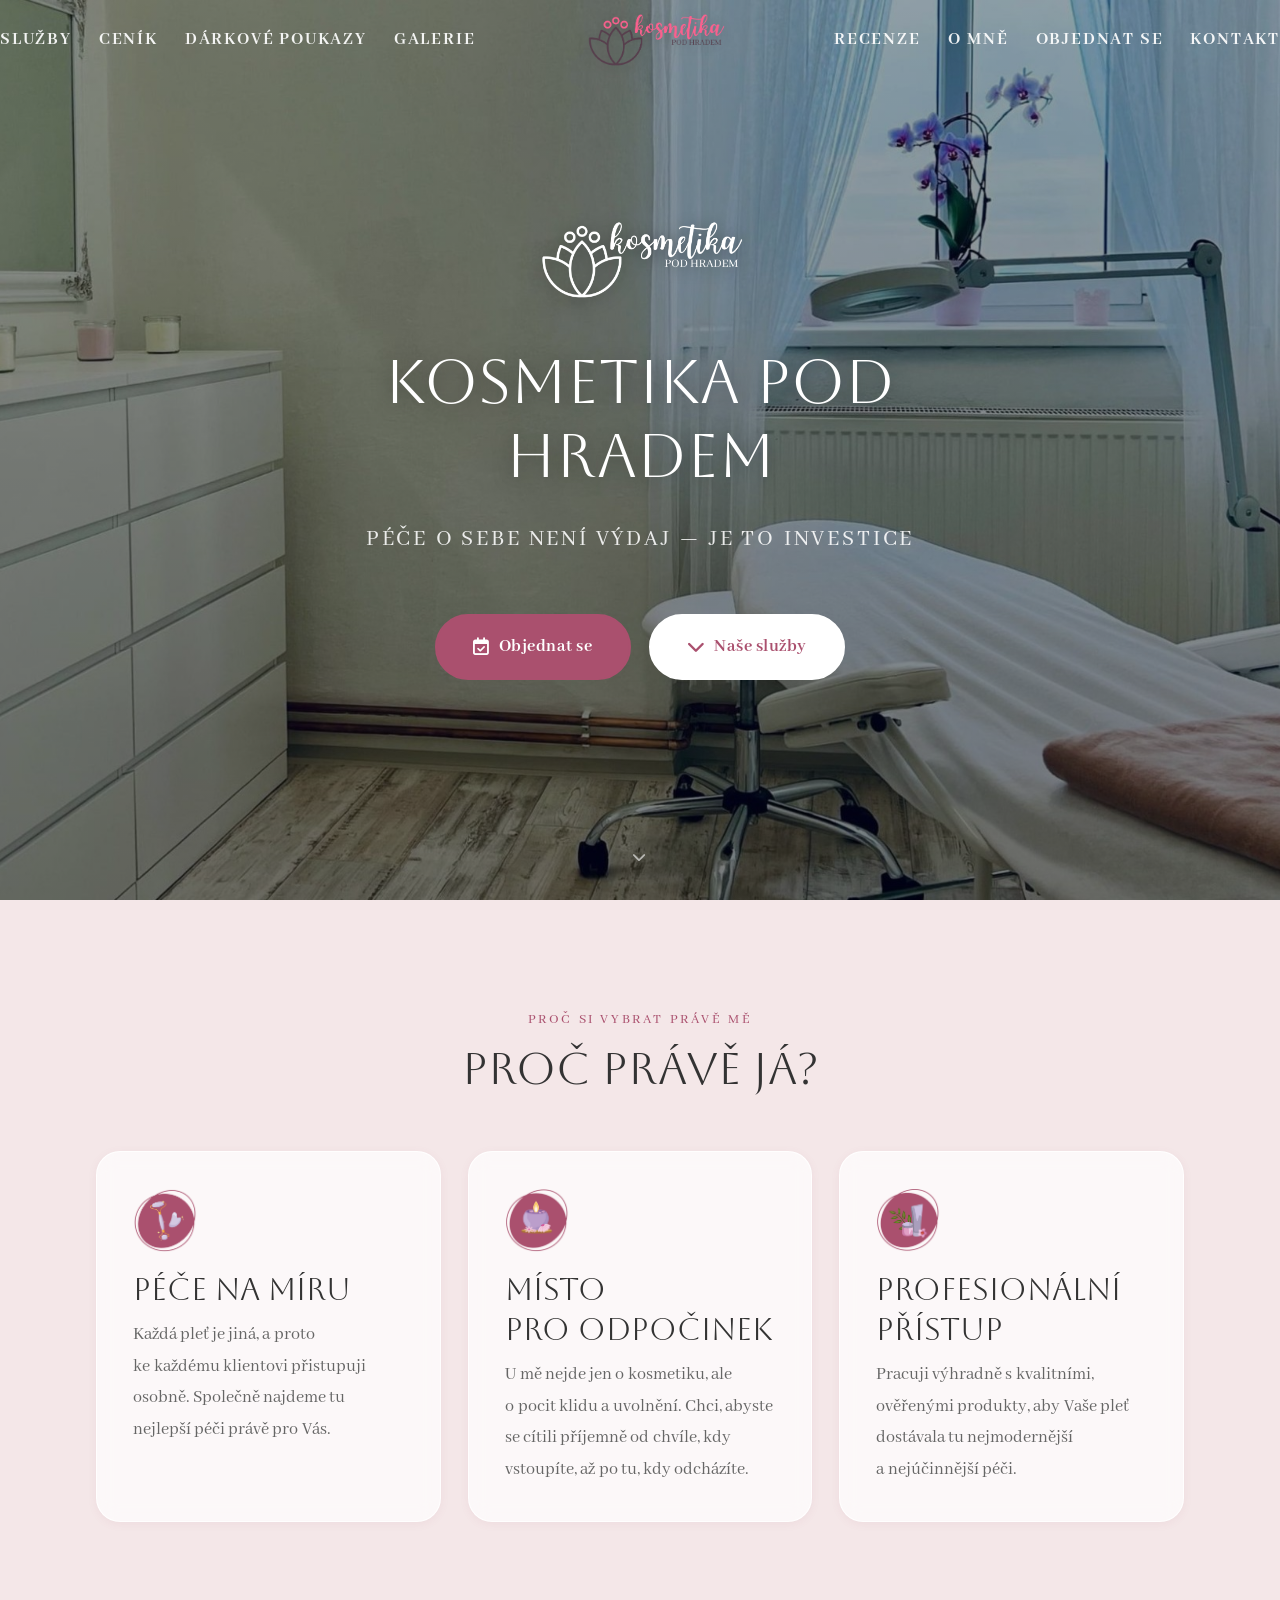
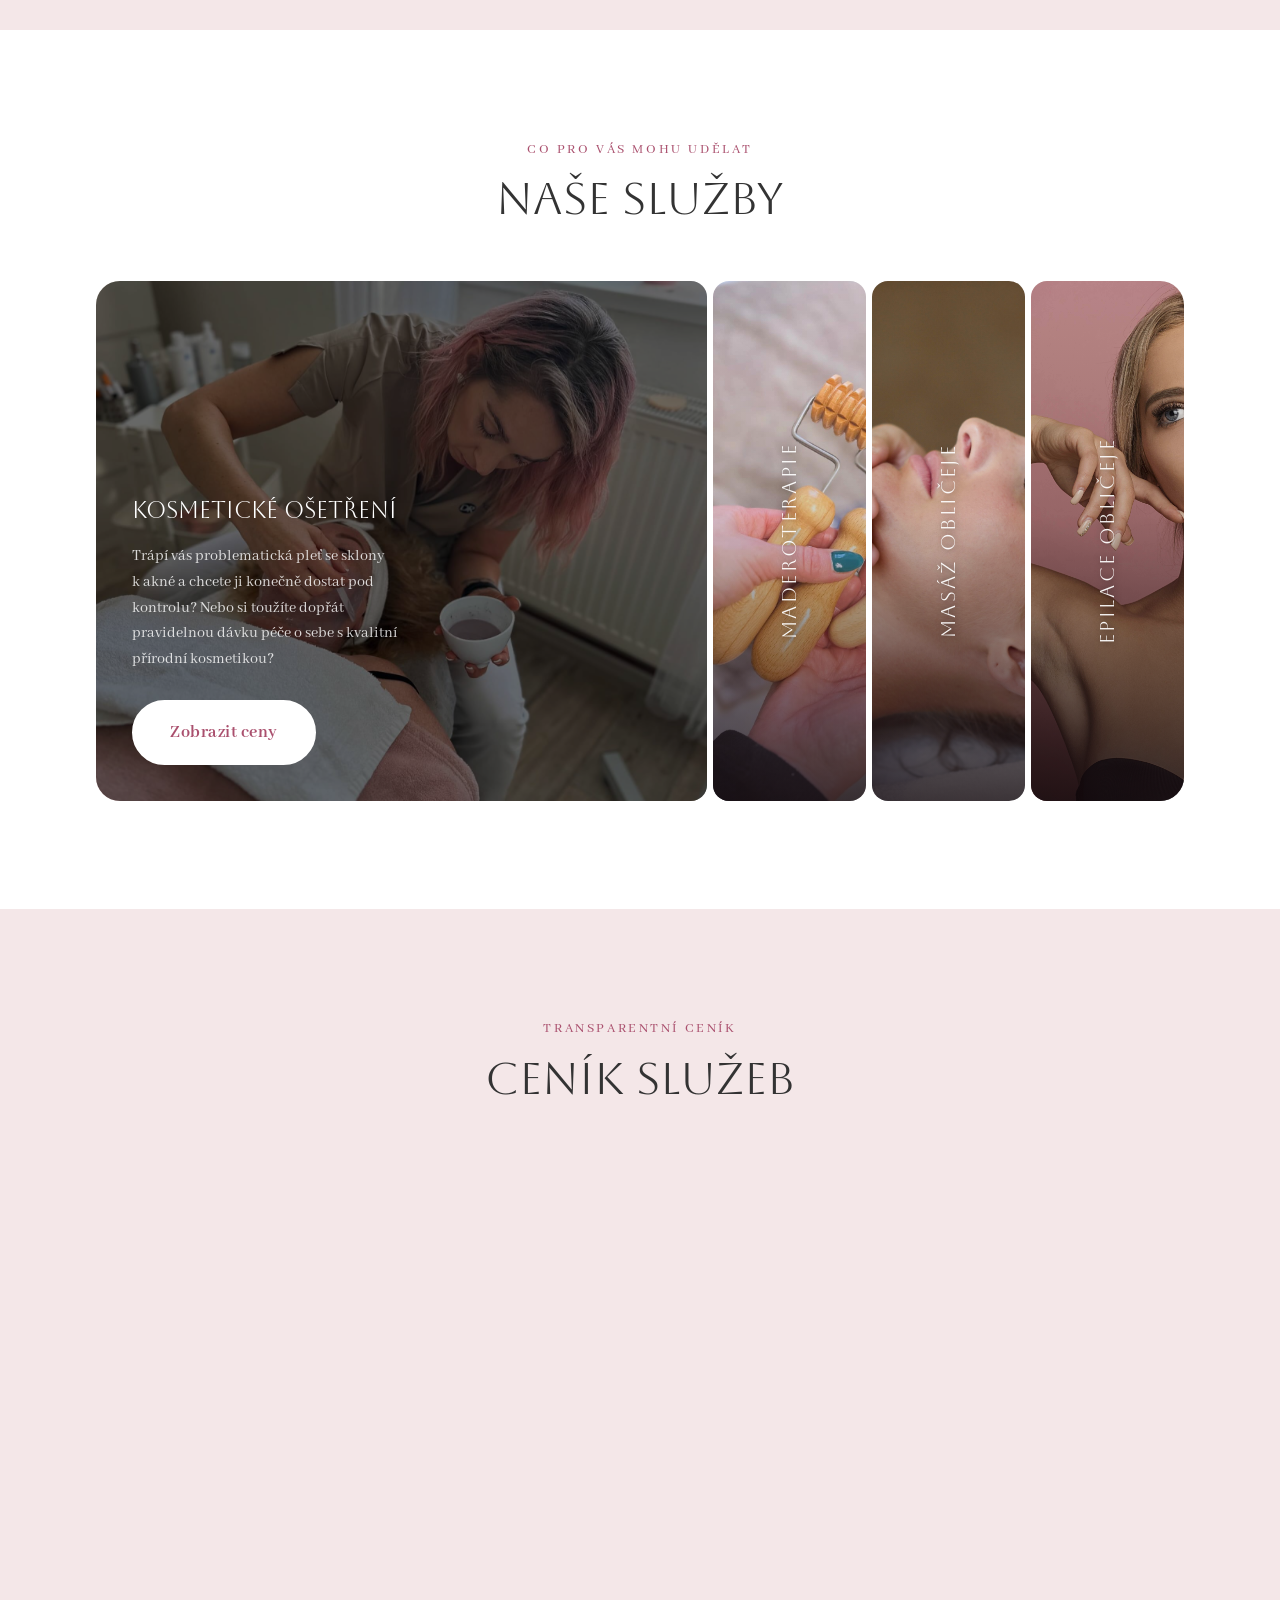
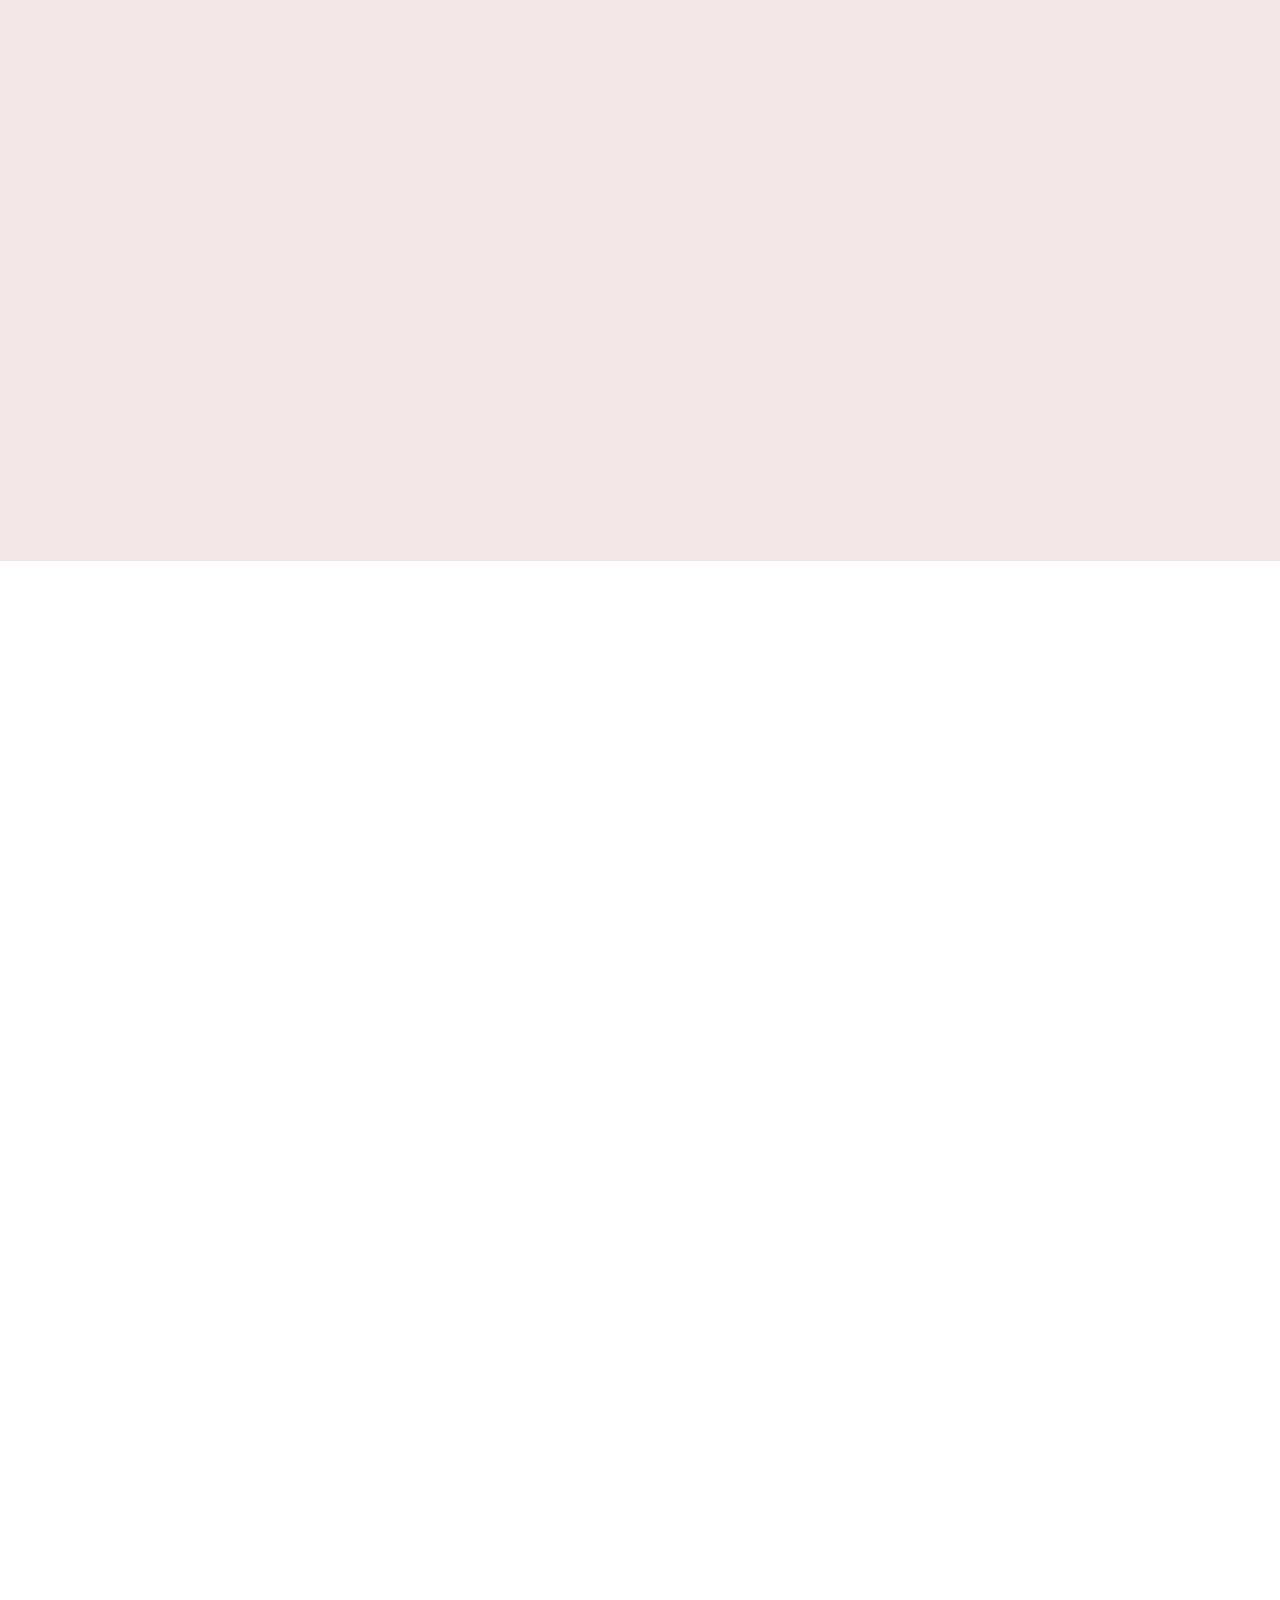
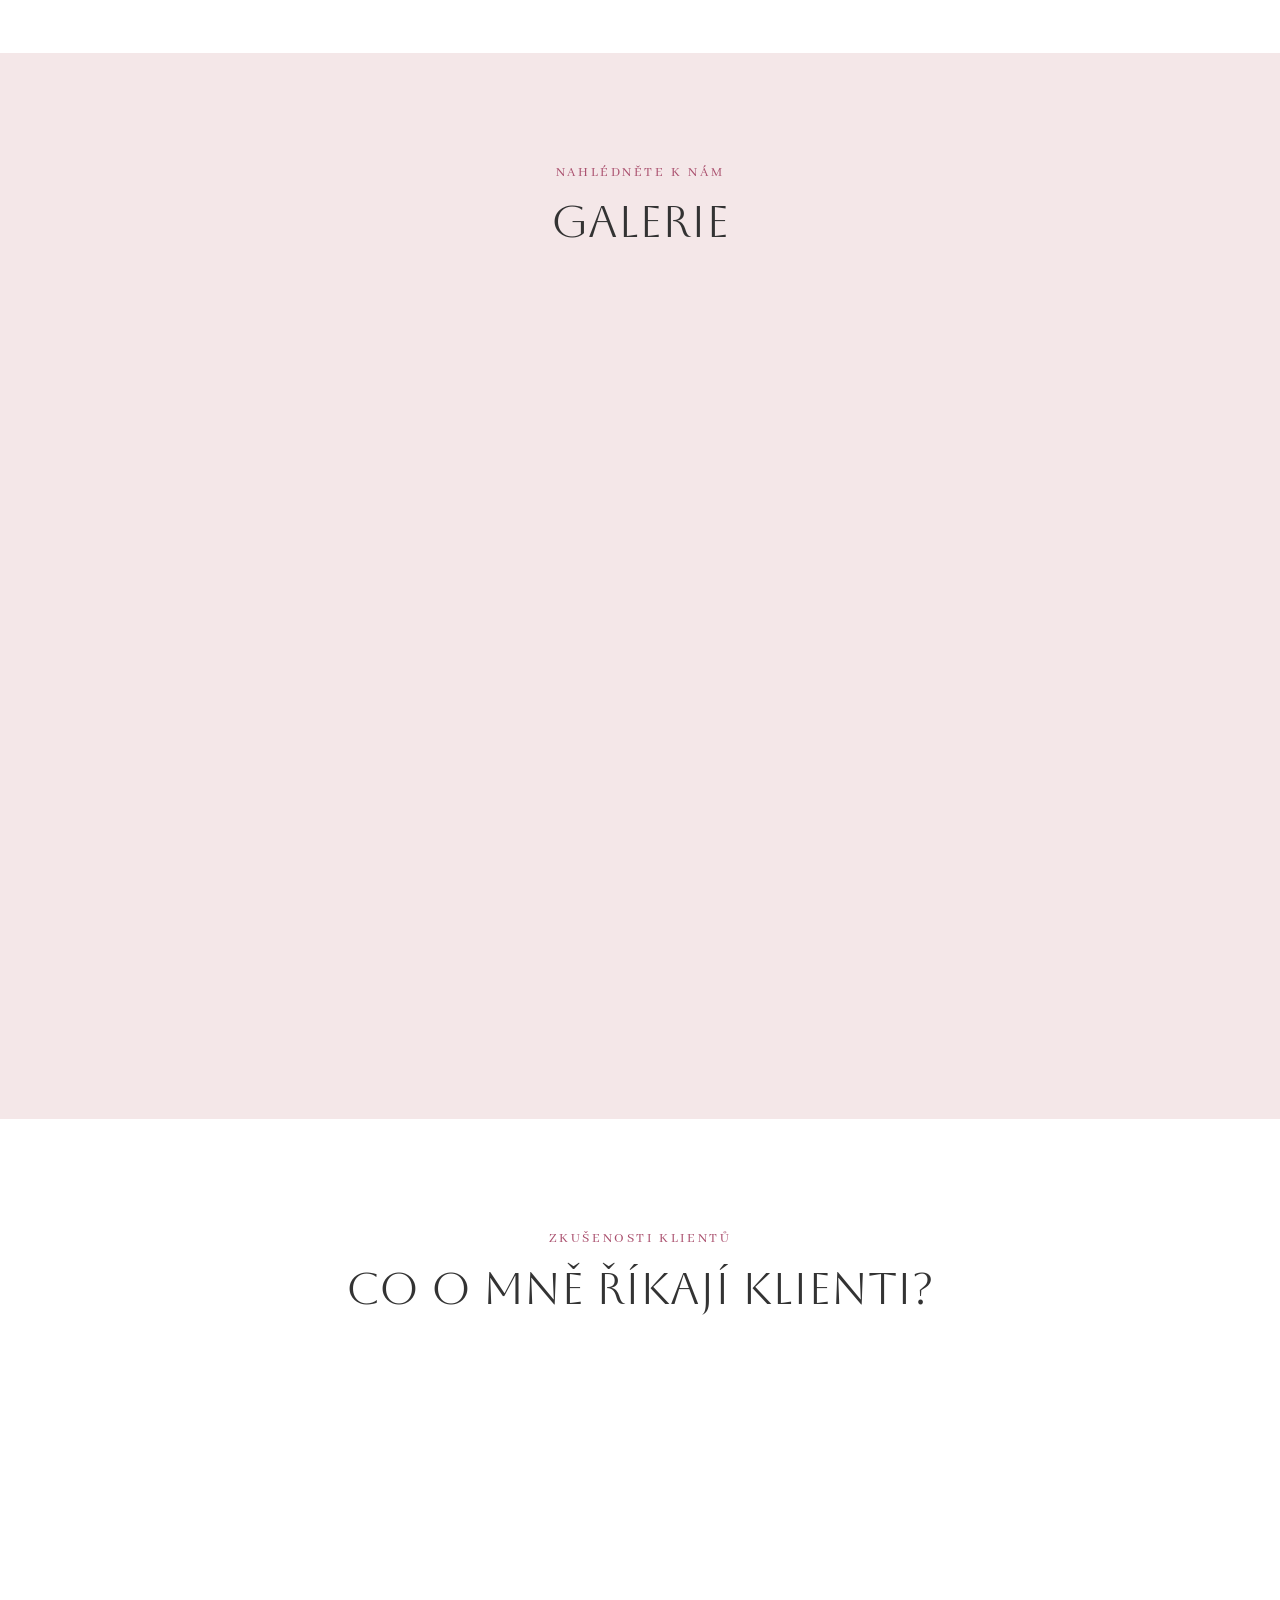
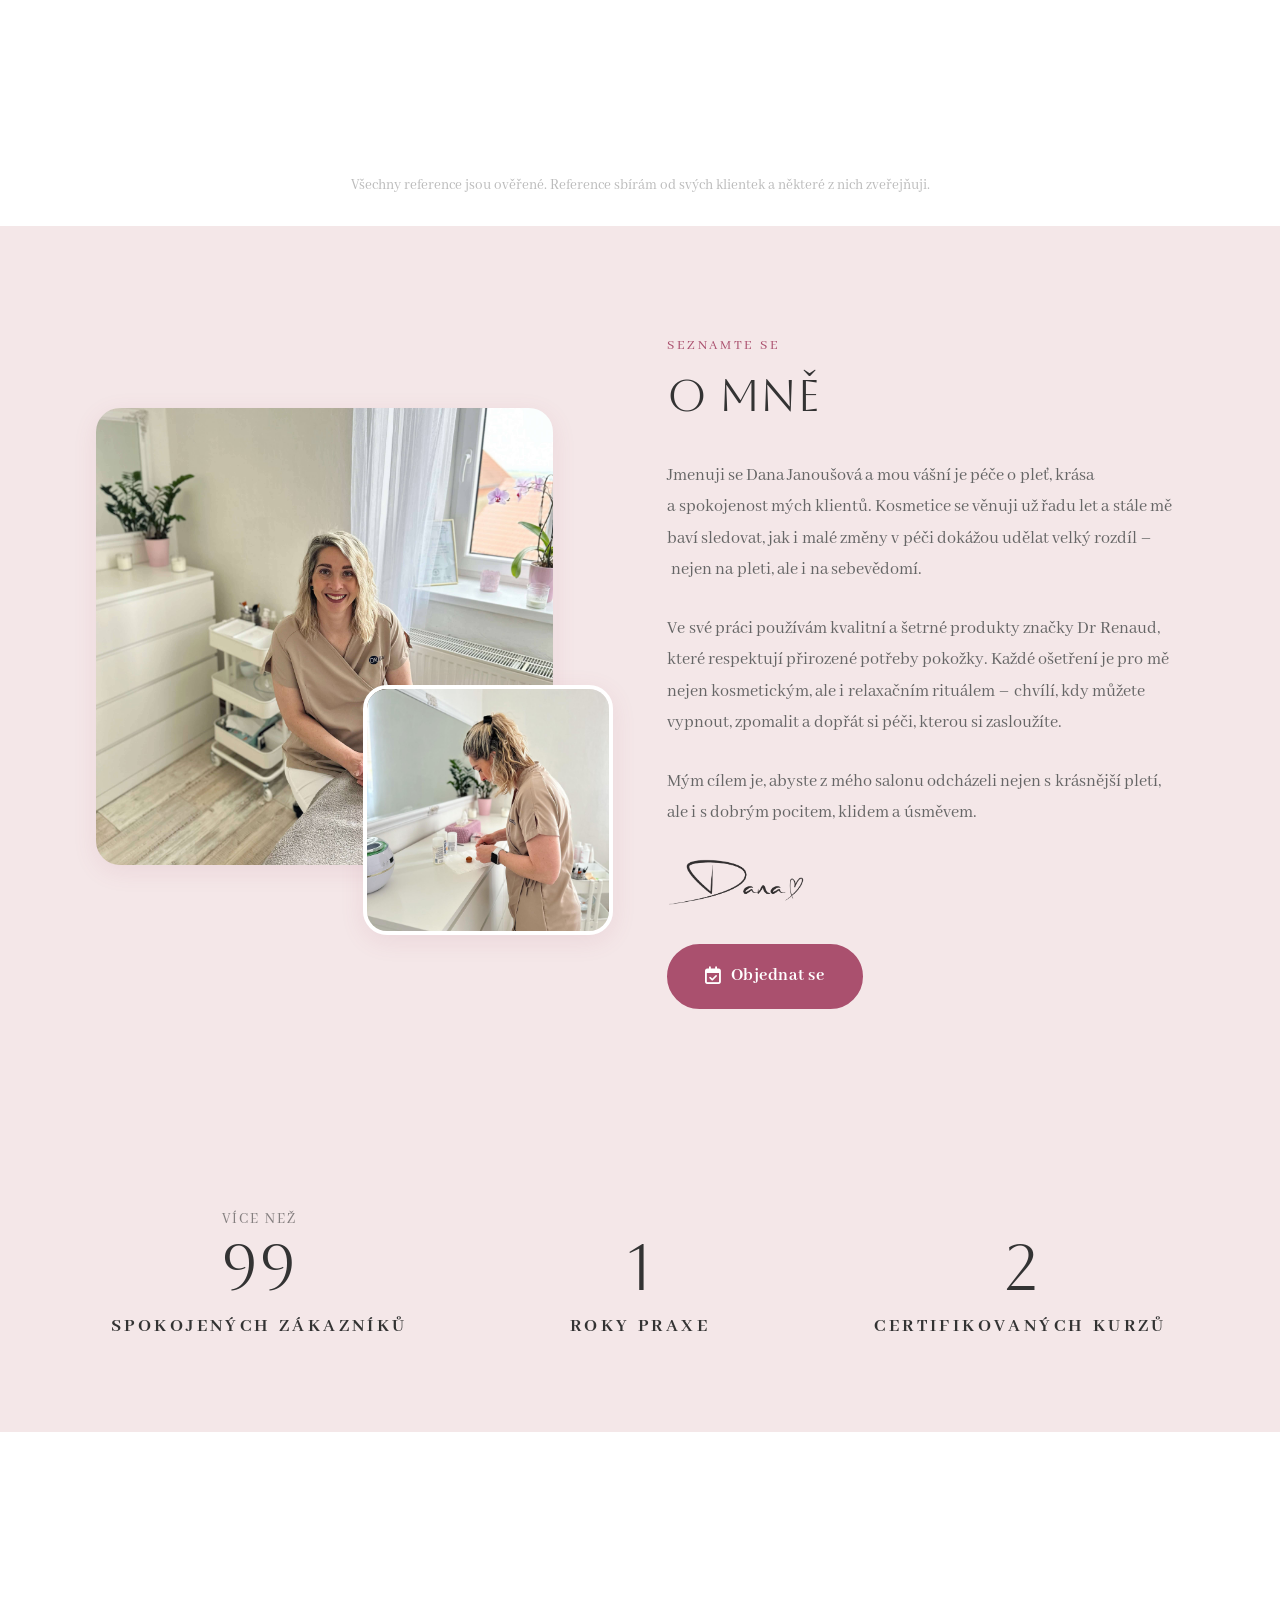
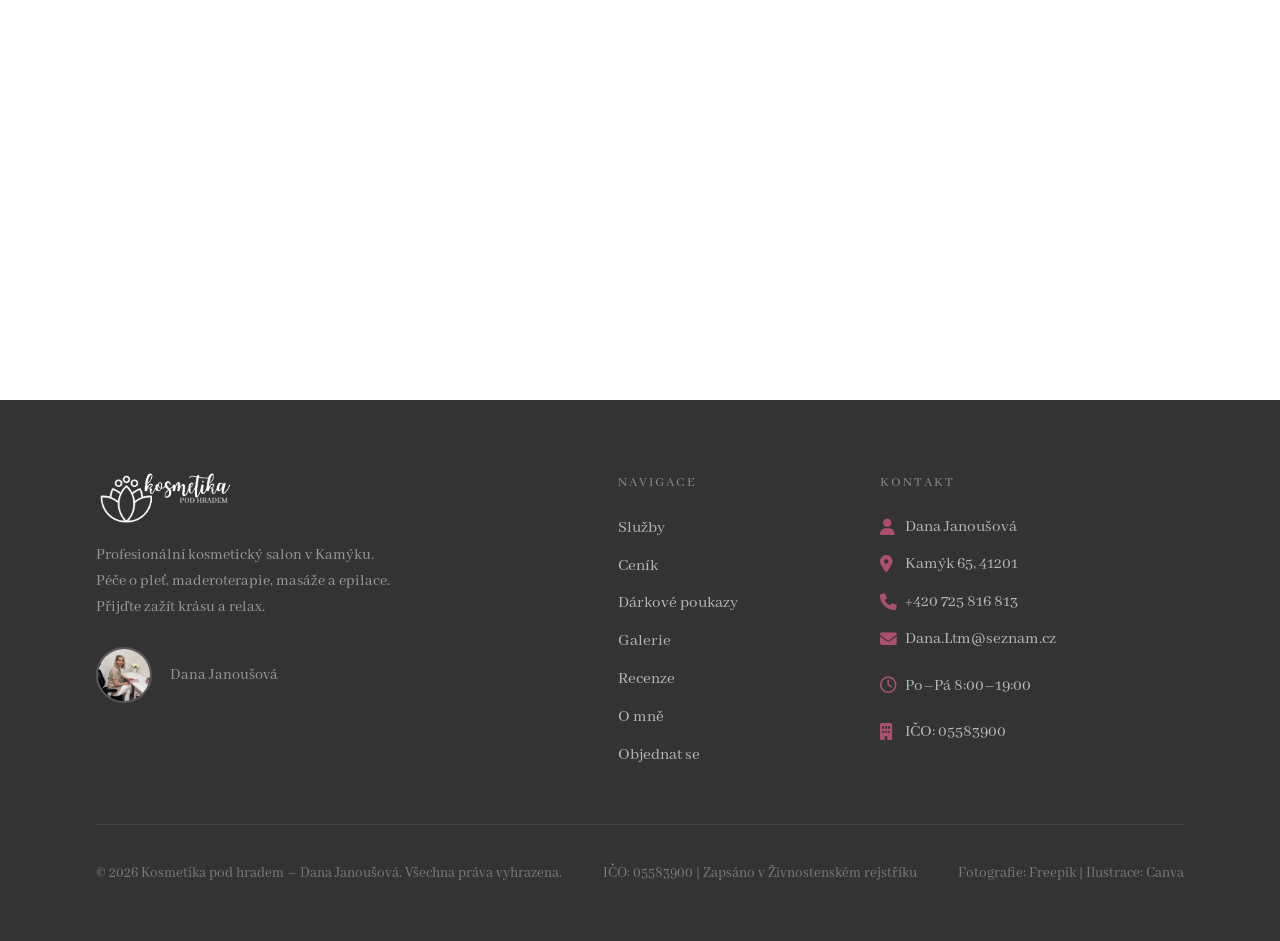
==== index.html @ f9b9cd49 "verze5" ====
<!DOCTYPE html>
<html lang="cs">
<head>
  <meta charset="UTF-8">
  <meta name="viewport" content="width=device-width, initial-scale=1.0">

  <!-- SEO: title a description -->
  <title>Kosmetika pod hradem – Dana Janoušová | Kosmetický salon Kamýk</title>
  <meta name="description" content="Profesionální kosmetické ošetření, maderoterapie, masáže a epilace obličeje v Kamýku. Dana Janoušová. Objednejte se na +420&nbsp;725&nbsp;816&nbsp;813.">

  <!-- Kanonická URL – aktualizujte před nasazením -->
  <link rel="canonical" href="https://kosmetikapodhradem.cz/">

  <!-- Open Graph (Facebook, LinkedIn…) -->
  <meta property="og:type"        content="website">
  <meta property="og:url"         content="https://kosmetikapodhradem.cz/">
  <meta property="og:title"       content="Kosmetika pod hradem – Dana Janoušová">
  <meta property="og:description" content="Profesionální péče o pleť, maderoterapie, masáže a epilace. Kamýk 65. Tel.: +420 725 816 813.">
  <meta property="og:image"       content="https://kosmetikapodhradem.cz/Obrazky/Logo_Kosmetikapodhradem.png">
  <meta property="og:locale"      content="cs_CZ">
  <meta property="og:site_name"   content="Kosmetika pod hradem">

  <!-- Twitter Card -->
  <meta name="twitter:card"        content="summary_large_image">
  <meta name="twitter:title"       content="Kosmetika pod hradem – Dana Janoušová">
  <meta name="twitter:description" content="Profesionální péče o pleť, maderoterapie, masáže a epilace. Kamýk 65.">
  <meta name="twitter:image"       content="https://kosmetikapodhradem.cz/Obrazky/Logo_Kosmetikapodhradem.png">

  <!-- Favicon -->
  <link rel="icon" type="image/svg+xml" href="/favicon.svg">
  <link rel="alternate icon" type="image/png" href="/Obrazky/favicon.png">

  <!-- Fonty Google -->
  <link rel="preconnect" href="https://fonts.googleapis.com">
  <link rel="preconnect" href="https://fonts.gstatic.com" crossorigin>
  <link href="https://fonts.googleapis.com/css2?family=Aboreto&family=Abhaya+Libre:wght@400;500;600;700;800&display=swap" rel="stylesheet">

  <!-- Font Awesome 6 -->
  <link rel="stylesheet" href="https://cdnjs.cloudflare.com/ajax/libs/font-awesome/6.5.1/css/all.min.css" crossorigin="anonymous" referrerpolicy="no-referrer">

  <!-- Hlavní stylesheet -->
  <link rel="stylesheet" href="css/style.css">

  <!-- Inline záloha: kritické styly -->
  <style>
    html{font-size:18px}
    #navbar .container{display:flex;align-items:center;justify-content:space-between;width:100%}
    @media(max-width:1023px){
      .nav-links-left,.nav-links-right{display:none!important}
      .nav-logo{margin-left:1rem}
      .o-mne{padding-bottom:2rem!important}
      .statistiky{padding-top:2rem!important}
    }
    @media(min-width:1024px){
      #hamburger{display:none!important}
    }
    @media(min-width:768px){
      .cenik-grid{grid-template-rows:auto 1fr}
      .cenik-block{display:grid;grid-row:span 2;grid-template-rows:subgrid}
    }
    .recenze-slider{max-width:720px;margin:0 auto;text-align:center}
    .recenze-avatars{display:flex;justify-content:center;align-items:center;gap:1rem;margin-bottom:2rem;flex-wrap:wrap}
    .recenze-avatar{background:none;border:none;padding:4px;cursor:pointer;border-radius:50%}
    .recenze-avatar img{width:72px;height:72px;border-radius:50%;object-fit:cover;border:3px solid transparent;display:block}
    .recenze-avatar.active img{border-color:#c8a97e;box-shadow:0 0 0 3px #c6b3af}
    .recenze-slides-wrap{display:flex;align-items:flex-start;gap:1rem}
    .recenze-nav-btn{margin-top:4rem}
    .recenze-slides{flex:1;min-height:160px}
    .recenze-slide{flex-direction:column;align-items:center}
    .recenze-slide.active{display:flex}
    .recenze-nav-btn{background:none;border:2px solid #c6b3af;border-radius:50%;width:44px;height:44px;display:flex;align-items:center;justify-content:center;cursor:pointer;color:#c6b3af;flex-shrink:0}
    .recenze-note{text-align:center;max-width:none;white-space:normal}
  </style>

  <!-- Strukturovaná data – LocalBusiness -->
  <script type="application/ld+json">
  {
    "@context": "https://schema.org",
    "@type": "BeautySalon",
    "name": "Kosmetika pod hradem",
    "description": "Profesionální kosmetický salon – kosmetické ošetření, maderoterapie, masáže a epilace obličeje",
    "url": "https://kosmetikapodhradem.cz",
    "telephone": "+420725816813",
    "email": "Dana.Ltm@seznam.cz",
    "vatID": "05583900",
    "founder": { "@type": "Person", "name": "Dana Janoušová" },
    "address": {
      "@type": "PostalAddress",
      "streetAddress": "Kamýk 65",
      "postalCode": "41201",
      "addressCountry": "CZ"
    },
    "openingHoursSpecification": [{
      "@type": "OpeningHoursSpecification",
      "dayOfWeek": ["Monday","Tuesday","Wednesday","Thursday","Friday"],
      "opens": "08:00",
      "closes": "19:00"
    }],
    "priceRange": "649–1799 Kč",
    "image": "https://kosmetikapodhradem.cz/Obrazky/Logo_Kosmetikapodhradem.png"
  }
  </script>
</head>

<body>

  <!-- Přeskočit na obsah (přístupnost) -->
  <a class="skip-link" href="#hlavni-obsah">Přeskočit na obsah</a>

  <!-- ======================================================================
       Lightbox (galerie)
       ====================================================================== -->
  <div id="lightbox" class="lightbox" role="dialog" aria-modal="true" aria-label="Náhled fotografie">
    <button id="lightbox-close" class="lightbox-close" aria-label="Zavřít">
      <i class="fa-solid fa-xmark"></i>
    </button>
    <img id="lightbox-img" class="lightbox-img" src="" alt="">
  </div>

  <!-- ======================================================================
       Navigace
       ====================================================================== -->
  <header>
    <nav id="navbar" class="navbar" aria-label="Hlavní navigace">
      <div class="container">

        <!-- Levé odkazy -->
        <ul class="nav-links-left" role="list">
          <li><a href="#sluzby"           class="nav-link">Služby</a></li>
          <li><a href="#cenik"            class="nav-link">Ceník</a></li>
          <li><a href="#darkove-poukazy"  class="nav-link">Dárkové poukazy</a></li>
          <li><a href="#galerie"          class="nav-link">Galerie</a></li>
        </ul>

        <!-- Logo (střed) -->
        <a href="#" class="nav-logo" aria-label="Kosmetika pod hradem – domů">
          <img src="Obrazky/Logo_Kosmetikapodhradem.png" alt="Logo Kosmetika pod hradem" width="200" height="54">
        </a>

        <!-- Pravé odkazy -->
        <ul class="nav-links-right" role="list">
          <li><a href="#recenze"     class="nav-link">Recenze</a></li>
          <li><a href="#o-mne"       class="nav-link">O&nbsp;mně</a></li>
          <li><a href="#objednat-se" class="nav-link">Objednat se</a></li>
          <li><a href="#kontakt"     class="nav-link">Kontakt</a></li>
        </ul>

        <!-- Hamburger (mobil) -->
        <button id="hamburger" class="hamburger" aria-label="Otevřít menu" aria-expanded="false" aria-controls="mobile-menu" style="display:flex;flex-direction:column;justify-content:center;align-items:center;gap:5px;width:44px;height:44px;cursor:pointer;background:none;border:none;padding:0;flex-shrink:0;position:fixed;top:12px;right:16px;z-index:1100">
          <span style="display:block;width:22px;height:2px;background:#333;border-radius:2px"></span>
          <span style="display:block;width:22px;height:2px;background:#333;border-radius:2px"></span>
          <span style="display:block;width:22px;height:2px;background:#333;border-radius:2px"></span>
        </button>

      </div>
    </nav>
  </header>

  <!-- Mobilní menu -->
  <div id="mobile-menu" class="mobile-menu" role="dialog" aria-modal="true" aria-label="Mobilní navigace">
    <nav>
      <ul role="list" style="display:flex;flex-direction:column;align-items:center;gap:1.5rem;list-style:none;">
        <li><a href="#sluzby"          class="nav-link">Služby</a></li>
        <li><a href="#cenik"           class="nav-link">Ceník</a></li>
        <li><a href="#darkove-poukazy" class="nav-link">Dárkové poukazy</a></li>
        <li><a href="#galerie"         class="nav-link">Galerie</a></li>
        <li><a href="#recenze"         class="nav-link">Recenze</a></li>
        <li><a href="#o-mne"           class="nav-link">O&nbsp;mně</a></li>
        <li><a href="#objednat-se"     class="nav-link">Objednat se</a></li>
        <li><a href="#kontakt"         class="nav-link">Kontakt</a></li>
      </ul>
    </nav>
  </div>

  <!-- ======================================================================
       Hlavní obsah
       ====================================================================== -->
  <main id="hlavni-obsah">

    <!-- ====================================================================
         Hero sekce
         ==================================================================== -->
    <section class="hero" id="uvod" aria-label="Uvítací sekce">

      <!-- Pozadí hero sekce -->
      <img class="hero-bg" src="Obrazky/Hlavni/Salon2.jpg" alt="" aria-hidden="true" fetchpriority="high">

      <!-- Barevný overlay -->
      <div class="hero-overlay" aria-hidden="true"></div>

      <!-- Obsah -->
      <div class="hero-content">
        <div class="hero-logo">
          <img src="Obrazky/Logo_Kosmetikapodhradem.png" alt="Kosmetika pod hradem" width="240" height="65">
        </div>
        <h1>Kosmetika pod hradem</h1>
        <p class="hero-subtitle">Péče&nbsp;o sebe není výdaj&nbsp;— je to&nbsp;investice</p>
        <div class="hero-actions">
          <a href="#objednat-se" class="btn btn-primary">
            <i class="fa-regular fa-calendar-check" aria-hidden="true"></i>
            Objednat se
          </a>
          <a href="#sluzby" class="btn btn-white">
            <i class="fa-solid fa-chevron-down" aria-hidden="true"></i>
            Naše služby
          </a>
        </div>
      </div>

      <!-- Scroll indikátor -->
      <div class="hero-scroll" aria-hidden="true">
        <i class="fa-solid fa-chevron-down"></i>
      </div>

    </section>

    <!-- ====================================================================
         Proč právě já?
         ==================================================================== -->
    <section id="proc-ja" class="proc-ja" aria-labelledby="proc-ja-title">
      <div class="container">

        <header class="section-header section-header--center">
          <span class="section-label">Proč si vybrat právě mě</span>
          <h2 class="section-title" id="proc-ja-title">Proč právě já?</h2>
        </header>

        <div class="proc-ja-grid">

          <!-- Karta 1 -->
          <article class="proc-ja-card reveal reveal-d1">
            <div class="proc-ja-card-body">
              <img
                class="proc-ja-card-icon-img"
                src="Obrazky/Proc_ja/Péče na míru.png"
                alt="Péče na míru"
                loading="lazy">
              <h3>Péče na&nbsp;míru</h3>
              <p>
                Každá pleť je jiná, a&nbsp;proto ke&nbsp;každému klientovi přistupuji osobně.
                Společně najdeme tu nejlepší péči právě pro&nbsp;Vás.
              </p>
            </div>
          </article>

          <!-- Karta 2 -->
          <article class="proc-ja-card reveal reveal-d2">
            <div class="proc-ja-card-body">
              <img
                class="proc-ja-card-icon-img"
                src="Obrazky/Proc_ja/Místo pro odpočinek.png"
                alt="Místo pro odpočinek"
                loading="lazy">
              <h3>Místo pro&nbsp;odpočinek</h3>
              <p>
                U&nbsp;mě nejde jen o&nbsp;kosmetiku, ale o&nbsp;pocit klidu a&nbsp;uvolnění.
                Chci, abyste se cítili příjemně od&nbsp;chvíle, kdy vstoupíte,
                až&nbsp;po tu, kdy odcházíte.
              </p>
            </div>
          </article>

          <!-- Karta 3 -->
          <article class="proc-ja-card reveal reveal-d3">
            <div class="proc-ja-card-body">
              <img
                class="proc-ja-card-icon-img"
                src="Obrazky/Proc_ja/Profesionální přístup.png"
                alt="Profesionální přístup"
                loading="lazy">
              <h3>Profesionální přístup</h3>
              <p>
                Pracuji výhradně s&nbsp;kvalitními, ověřenými produkty,
                aby&nbsp;Vaše pleť dostávala tu nejmodernější a&nbsp;nejúčinnější péči.
              </p>
            </div>
          </article>

        </div>
      </div>
    </section>

    <!-- ====================================================================
         Služby
         ==================================================================== -->
    <section id="sluzby" class="sluzby" aria-labelledby="sluzby-title">
      <div class="container">

        <header class="section-header section-header--center">
          <span class="section-label">Co pro vás mohu udělat</span>
          <h2 class="section-title" id="sluzby-title">Naše služby</h2>
        </header>

        <!-- Image accordion -->
        <div class="img-acc reveal" role="list" aria-label="Přehled služeb">

          <div class="img-acc-panel img-acc-panel--active" role="listitem" tabindex="0" aria-label="Kosmetické ošetření">
            <img src="Obrazky/Sluzby/Kosmeticke_osetreni.jpg"
                 alt="Kosmetické ošetření – péče o pleť"
                 class="img-acc-photo" loading="lazy">
            <div class="img-acc-overlay">
              <div class="img-acc-content">
                <h3 class="img-acc-title">Kosmetické ošetření</h3>
                <p class="img-acc-desc">
                  Trápí vás problematická pleť se sklony k&nbsp;akné a&nbsp;chcete ji konečně dostat pod kontrolu?
                  Nebo si toužíte dopřát pravidelnou dávku péče o&nbsp;sebe s&nbsp;kvalitní přírodní kosmetikou?
                </p>
                <a href="#cenik" class="btn btn-white">Zobrazit ceny</a>
              </div>
            </div>
            <span class="img-acc-vtitle" aria-hidden="true">Kosmetické ošetření</span>
          </div>

          <div class="img-acc-panel" role="listitem" tabindex="0" aria-label="Maderoterapie">
            <img src="Obrazky/Sluzby/Maderoterapie.jpg"
                 alt="Maderoterapie – masáž dřevěnými válečky"
                 class="img-acc-photo" loading="lazy">
            <div class="img-acc-overlay">
              <div class="img-acc-content">
                <h3 class="img-acc-title">Maderoterapie</h3>
                <p class="img-acc-desc">
                  Trápí vás celulitida? Řekněte jí sbohem pomocí maderoterapie!
                  Tato speciální masážní technika pomocí dřevěných válečků aktivuje lymfu
                  a&nbsp;viditelně vyhlazuje pokožku.
                </p>
                <a href="#cenik" class="btn btn-white">Zobrazit ceny</a>
              </div>
            </div>
            <span class="img-acc-vtitle" aria-hidden="true">Maderoterapie</span>
          </div>

          <div class="img-acc-panel" role="listitem" tabindex="0" aria-label="Masáž obličeje, krku a dekoltu">
            <img src="Obrazky/Sluzby/masaz.jpg"
                 alt="Masáž obličeje, krku a dekoltu"
                 class="img-acc-photo" loading="lazy">
            <div class="img-acc-overlay">
              <div class="img-acc-content">
                <h3 class="img-acc-title">Masáž obličeje, krku a&nbsp;dekoltu</h3>
                <p class="img-acc-desc">
                  Hledáte způsob, jak zlepšit vzhled pleti a&nbsp;uvolnit napětí?
                  Vyzkoušejte masáž kombinací relaxace a&nbsp;přirozené liftingové péče,
                  která rozjasní vaši tvář a&nbsp;navodí pocit vnitřní harmonie.
                </p>
                <a href="#cenik" class="btn btn-white">Zobrazit ceny</a>
              </div>
            </div>
            <span class="img-acc-vtitle" aria-hidden="true">Masáž obličeje</span>
          </div>

          <div class="img-acc-panel" role="listitem" tabindex="0" aria-label="Epilace obličeje">
            <img src="Obrazky/Sluzby/epilace.jpg"
                 alt="Epilace obličeje – šetrné odstranění chloupků"
                 class="img-acc-photo" loading="lazy">
            <div class="img-acc-overlay">
              <div class="img-acc-content">
                <h3 class="img-acc-title">Epilace obličeje</h3>
                <p class="img-acc-desc">
                  Toužíte po hladké pleti bez nežádoucích chloupků? Dopřejte si šetrnou epilaci
                  obličeje, která zanechá vaši pokožku jemnou, čistou a&nbsp;rozzářenou.
                </p>
                <a href="#cenik" class="btn btn-white">Zobrazit ceny</a>
              </div>
            </div>
            <span class="img-acc-vtitle" aria-hidden="true">Epilace obličeje</span>
          </div>

        </div><!-- /img-acc -->
      </div>
    </section>

    <!-- ====================================================================
         Ceník
         ==================================================================== -->
    <section id="cenik" class="cenik" aria-labelledby="cenik-title">
      <div class="container">

        <header class="section-header section-header--center">
          <span class="section-label">Transparentní ceník</span>
          <h2 class="section-title" id="cenik-title">Ceník služeb</h2>
        </header>

        <div class="cenik-grid">

          <!-- Kosmetická ošetření -->
          <div class="cenik-block reveal reveal-d1">
            <div class="cenik-block-head">
              <h3><i class="fa-solid fa-spa" aria-hidden="true" style="margin-right:.5rem"></i>Kosmetické ošetření podle potřeby pleti</h3>
            </div>
            <div role="list">
              <div class="cenik-row" role="listitem">
                <span class="cenik-row-name">Čisticí ošetření dle pleti (bez masáže)</span>
                <span class="cenik-row-price">649&nbsp;Kč / 60&nbsp;min</span>
              </div>
              <div class="cenik-row" role="listitem">
                <span class="cenik-row-name">Čisticí ošetření s&nbsp;limetkou</span>
                <span class="cenik-row-price">899&nbsp;Kč / 90&nbsp;min</span>
              </div>
              <div class="cenik-row" role="listitem">
                <span class="cenik-row-name">Zklidňující ošetření s&nbsp;heřmánkem</span>
                <span class="cenik-row-price">899&nbsp;Kč / 90&nbsp;min</span>
              </div>
              <div class="cenik-row" role="listitem">
                <span class="cenik-row-name">Hydratační ošetření s&nbsp;malinou</span>
                <span class="cenik-row-price">899&nbsp;Kč / 90&nbsp;min</span>
              </div>
              <div class="cenik-row" role="listitem">
                <span class="cenik-row-name">Projasňující a&nbsp;detoxikační ošetření s&nbsp;mrkví</span>
                <span class="cenik-row-price">899&nbsp;Kč / 90&nbsp;min</span>
              </div>
              <div class="cenik-row" role="listitem">
                <span class="cenik-row-name">Vyhlazující a&nbsp;energizující ošetření s&nbsp;mimosou</span>
                <span class="cenik-row-price">899&nbsp;Kč / 90&nbsp;min</span>
              </div>
              <div class="cenik-row" role="listitem">
                <span class="cenik-row-name">Protivrásková a&nbsp;zpevňující péče s&nbsp;kosatcem</span>
                <span class="cenik-row-price">999&nbsp;Kč / 90&nbsp;min</span>
              </div>
              <div class="cenik-row" role="listitem">
                <span class="cenik-row-name">Chemický peeling dle typu pleti</span>
                <span class="cenik-row-price">1&nbsp;499&nbsp;Kč</span>
              </div>
            </div>
          </div>

          <!-- Doplňkové služby -->
          <div class="cenik-block reveal reveal-d2">
            <div class="cenik-block-head">
              <h3><i class="fa-regular fa-gem" aria-hidden="true" style="margin-right:.5rem"></i>Doplňkové kosmetické služby</h3>
            </div>
            <div role="list">
              <div class="cenik-row" role="listitem">
                <span class="cenik-row-name">Úprava obočí a&nbsp;barvení řas (samostatně)</span>
                <span class="cenik-row-price">300&nbsp;Kč</span>
              </div>
              <div class="cenik-row" role="listitem">
                <span class="cenik-row-name">Úprava obočí a&nbsp;barvení řas (během ošetření)</span>
                <span class="cenik-row-price">250&nbsp;Kč</span>
              </div>
              <div class="cenik-row" role="listitem">
                <span class="cenik-row-name">Odstranění nežádoucích chloupků z&nbsp;obličeje</span>
                <span class="cenik-row-price">od&nbsp;100&nbsp;Kč</span>
              </div>
              <div class="cenik-row" role="listitem">
                <span class="cenik-row-name">Maderoterapie pleti (během ošetření)</span>
                <span class="cenik-row-price">od&nbsp;999&nbsp;Kč</span>
              </div>
              <div class="cenik-row" role="listitem">
                <span class="cenik-row-name">Lash lifting řas</span>
                <span class="cenik-row-price">700&nbsp;Kč</span>
              </div>
              <div class="cenik-row" role="listitem">
                <span class="cenik-row-name">Maderoterapie těla</span>
                <span class="cenik-row-price">850&nbsp;Kč / 60&nbsp;min</span>
              </div>
              <div class="cenik-row" role="listitem">
                <span class="cenik-row-name">Mezoterapie dle typu pleti</span>
                <span class="cenik-row-price">1&nbsp;799&nbsp;Kč</span>
              </div>
              <div class="cenik-row" role="listitem">
                <span class="cenik-row-name">Kosmetický ozonizer (dle rozsahu)</span>
                <span class="cenik-row-price">od&nbsp;100&nbsp;Kč</span>
              </div>
            </div>
          </div>

        </div>

        <p class="cenik-note reveal" style="text-align:center;margin-top:var(--sp-3);">
          <i class="fa-solid fa-circle-info" aria-hidden="true" style="margin-right:.4rem"></i>
          * Masáž je v&nbsp;ceně každého kosmetického ošetření, kromě čisticího ošetření.
        </p>

        <div style="text-align:center;margin-top:var(--sp-5);" class="reveal">
          <a href="#objednat-se" class="btn btn-primary">
            <i class="fa-regular fa-calendar-check" aria-hidden="true"></i>
            Objednat se
          </a>
        </div>

      </div>
    </section>

    <!-- ====================================================================
         Dárkové poukazy
         ==================================================================== -->
    <section id="darkove-poukazy" class="darkove-poukazy" aria-labelledby="darkove-poukazy-title">
      <div class="container">
        <div class="darkove-poukazy-inner">

          <!-- Fotografie -->
          <div class="darkove-poukazy-img-wrap reveal reveal-d1">
            <img
              src="Obrazky/Darkove_poukazy/Darkove_poukazy.jpg"
              alt="Dárkové poukazy Kosmetika pod hradem – krásný dárek pro vaše blízké"
              loading="lazy"
              width="700" height="380">
          </div>

          <!-- Obsah -->
          <div class="darkove-poukazy-content reveal reveal-d2">
            <span class="section-label">Ideální dárek</span>
            <h2 id="darkove-poukazy-title">Darujte krásu a&nbsp;relax</h2>

            <p style="margin-bottom:var(--sp-3);color:var(--clr-text-muted)">
              Hledáte originální dárek, který potěší? Dárkový poukaz na kosmetické ošetření
              je volba, která vždy udělá radost.
            </p>

            <div class="poukaz-info-box">
              <h4><i class="fa-solid fa-list-check" aria-hidden="true" style="margin-right:.4rem"></i>Na jaké služby lze poukaz využít?</h4>
              <ul class="darkove-poukazy-list" role="list">
                <li><i class="fa-solid fa-check" aria-hidden="true"></i> Kosmetické ošetření</li>
                <li><i class="fa-solid fa-check" aria-hidden="true"></i> Maderoterapie</li>
                <li><i class="fa-solid fa-check" aria-hidden="true"></i> Masáž obličeje, krku a&nbsp;dekoltu</li>
                <li><i class="fa-solid fa-check" aria-hidden="true"></i> Epilace obličeje</li>
              </ul>
            </div>

            <div class="poukaz-info-box">
              <h4><i class="fa-solid fa-phone" aria-hidden="true" style="margin-right:.4rem"></i>Jak poukaz získat?</h4>
              <p>
                Stačí zavolat na telefonní číslo
                <a href="tel:+420725816813" style="color:var(--clr-accent);font-weight:700;">+420&nbsp;725&nbsp;816&nbsp;813</a>
                a&nbsp;já vám poukaz připravím. Poté si ho můžete vyzvednout u&nbsp;mě v&nbsp;salonu.
              </p>
            </div>

            <a href="tel:+420725816813" class="btn btn-primary">
              <i class="fa-solid fa-phone" aria-hidden="true"></i>
              Zavolat a&nbsp;objednat poukaz
            </a>
          </div>

        </div>
      </div>
    </section>

    <!-- ====================================================================
         Galerie
         ==================================================================== -->
    <section id="galerie" class="galerie" aria-labelledby="galerie-title">
      <div class="container">

        <header class="section-header section-header--center">
          <span class="section-label">Nahlédněte k&nbsp;nám</span>
          <h2 class="section-title" id="galerie-title">Galerie</h2>
        </header>

        <!-- Masonry galerie -->
        <div class="galerie-masonry" role="list" aria-label="Fotogalerie salonu">

          <div class="galerie-item reveal reveal-d1" role="listitem" tabindex="0" aria-label="Otevřít fotografii 1">
            <img src="Obrazky/Galerie/Galerie1.jpg" alt="Interiér kosmetického salonu Kosmetika pod hradem" loading="lazy" width="800" height="500">
            <div class="galerie-overlay" aria-hidden="true"><i class="fa-solid fa-magnifying-glass-plus"></i></div>
          </div>

          <div class="galerie-item reveal reveal-d2" role="listitem" tabindex="0" aria-label="Otevřít fotografii 2">
            <img src="Obrazky/Galerie/Galerie2.jpg" alt="Kosmetické ošetření v salonu" loading="lazy" width="400" height="400">
            <div class="galerie-overlay" aria-hidden="true"><i class="fa-solid fa-magnifying-glass-plus"></i></div>
          </div>

          <div class="galerie-item reveal reveal-d3" role="listitem" tabindex="0" aria-label="Otevřít fotografii 3">
            <img src="Obrazky/Galerie/Galerie3.jpg" alt="Detail péče o pleť" loading="lazy" width="400" height="400">
            <div class="galerie-overlay" aria-hidden="true"><i class="fa-solid fa-magnifying-glass-plus"></i></div>
          </div>

          <div class="galerie-item reveal reveal-d1" role="listitem" tabindex="0" aria-label="Otevřít fotografii 4">
            <img src="Obrazky/Galerie/Galerie4.png" alt="Maderoterapie – dřevěné pomůcky" loading="lazy" width="400" height="400">
            <div class="galerie-overlay" aria-hidden="true"><i class="fa-solid fa-magnifying-glass-plus"></i></div>
          </div>

          <div class="galerie-item reveal reveal-d2" role="listitem" tabindex="0" aria-label="Otevřít fotografii 5">
            <img src="Obrazky/Galerie/Galerie5.jpg" alt="Produkty použité při ošetření" loading="lazy" width="400" height="400">
            <div class="galerie-overlay" aria-hidden="true"><i class="fa-solid fa-magnifying-glass-plus"></i></div>
          </div>

          <div class="galerie-item reveal reveal-d3" role="listitem" tabindex="0" aria-label="Otevřít fotografii 6">
            <img src="Obrazky/Galerie/Galerie6.jpg" alt="Detail kosmetického přípravku" loading="lazy" width="800" height="400">
            <div class="galerie-overlay" aria-hidden="true"><i class="fa-solid fa-magnifying-glass-plus"></i></div>
          </div>

          <div class="galerie-item reveal reveal-d4" role="listitem" tabindex="0" aria-label="Otevřít fotografii 7">
            <img src="Obrazky/Galerie/Galerie7.jpg" alt="Relaxační atmosféra kosmetického salonu" loading="lazy" width="400" height="400">
            <div class="galerie-overlay" aria-hidden="true"><i class="fa-solid fa-magnifying-glass-plus"></i></div>
          </div>

          <div class="galerie-item reveal reveal-d1" role="listitem" tabindex="0" aria-label="Otevřít fotografii 8">
            <img src="Obrazky/Galerie/Galerie8.png" alt="Kosmetický salon Kosmetika pod hradem" loading="lazy" width="400" height="400">
            <div class="galerie-overlay" aria-hidden="true"><i class="fa-solid fa-magnifying-glass-plus"></i></div>
          </div>


        </div>
      </div>
    </section>

    <!-- ====================================================================
         Recenze
         ==================================================================== -->
    <section id="recenze" class="recenze" aria-labelledby="recenze-title" style="padding-bottom:0">
      <div class="container">

        <header class="section-header section-header--center">
          <span class="section-label">Zkušenosti klientů</span>
          <h2 class="section-title" id="recenze-title">Co o&nbsp;mně říkají klienti?</h2>
        </header>

        <!-- Slider recenzí -->
        <div class="recenze-slider reveal">

          <!-- Fotky nahoře -->
          <div class="recenze-avatars" role="tablist" aria-label="Vybrat recenzi">
            <button class="recenze-avatar active" role="tab" aria-selected="true" data-index="0" aria-label="Recenze: Míša Galiová">
              <img src="Obrazky/Recenze/Misa_Galiova.jpg" alt="Míša Galiová" width="80" height="80" loading="lazy">
            </button>
            <button class="recenze-avatar" role="tab" aria-selected="false" data-index="1" aria-label="Recenze: Andrea Maršálková">
              <img src="Obrazky/Recenze/Andrea_Marsalkova.jpg" alt="Andrea Maršálková" width="80" height="80" loading="lazy">
            </button>
            <button class="recenze-avatar" role="tab" aria-selected="false" data-index="2" aria-label="Recenze: Barbora Michajlov">
              <img src="Obrazky/Recenze/Barbora_Michajlov.jpg" alt="Barbora Michajlov" width="80" height="80" loading="lazy">
            </button>
            <button class="recenze-avatar" role="tab" aria-selected="false" data-index="3" aria-label="Recenze: Pavlína Vondrová">
              <img src="Obrazky/Recenze/Pavlina_Vondrova.jpg" alt="Pavlína Vondrová" width="80" height="80" loading="lazy">
            </button>
          </div>

          <!-- Recenze + navigace -->
          <div class="recenze-slides-wrap">
            <button class="recenze-nav-btn recenze-prev" aria-label="Předchozí recenze">
              <i class="fa-solid fa-chevron-left" aria-hidden="true"></i>
            </button>

            <div class="recenze-slides">
              <div class="recenze-slide active" role="tabpanel">
<blockquote class="recenze-text">
                  „Byla jsem na maderoterapii. Velmi milý přístup paní Dany. Odcházela jsem spokojená
                  a&nbsp;nadšená. Chodím opakovaně, vidím výsledky a&nbsp;už i&nbsp;mé okolí si všímá. Doporučuji."
                </blockquote>
                <span class="recenze-author-name">Míša Galiová</span>
              </div>
              <div class="recenze-slide" role="tabpanel" style="display:none">
                <blockquote class="recenze-text">
                  „Chodím už několik měsíců a&nbsp;pokaždé jsem moc spokojená.
                  Milý a&nbsp;profesionální přístup. Moc doporučuji."
                </blockquote>
                <span class="recenze-author-name">Andrea Maršálková</span>
              </div>
              <div class="recenze-slide" role="tabpanel" style="display:none">
                <blockquote class="recenze-text">
                  „Paní Dana je velmi milá, profesionální a&nbsp;během ošetření vytváří krásně příjemnou atmosféru.
                  Takže jsem se cítila jako v&nbsp;luxusním wellness."
                </blockquote>
                <span class="recenze-author-name">Barbora Michajlov</span>
              </div>
              <div class="recenze-slide" role="tabpanel" style="display:none">
                <blockquote class="recenze-text">
                  „Moc krásné prostředí, paní kosmetička je moc šikovná, milá. S&nbsp;výsledkem jsem naprosto
                  spokojená. Byla jsem edukovaná, co používat na pleť, jaký mám typ pleti, dostala jsem cenné
                  rady, jak o&nbsp;svou pleť pečovat. Určitě budu chodit pravidelně. Moc děkuji za&nbsp;krásnou péči."
                </blockquote>
                <span class="recenze-author-name">Pavlína Vondrová</span>
              </div>
            </div>

            <button class="recenze-nav-btn recenze-next" aria-label="Následující recenze">
              <i class="fa-solid fa-chevron-right" aria-hidden="true"></i>
            </button>
          </div>

        </div>
      </div>
      <p class="recenze-note" style="color:#bbb;font-size:0.85rem;text-align:center;margin-top:3rem;padding-bottom:1.5rem;max-width:none">Všechny reference jsou ověřené. Reference sbírám od svých klientek a&nbsp;některé z&nbsp;nich zveřejňuji.</p>
    </section>

    <!-- ====================================================================
         O mně
         ==================================================================== -->
    <section id="o-mne" class="o-mne" aria-labelledby="o-mne-title">
      <div class="container">
        <div class="o-mne-inner">

          <!-- Fotografie -->
          <div class="o-mne-img-wrap reveal reveal-d1">
            <img
              class="o-mne-img-main"
              src="Obrazky/Dana_Janousova/Dana2.jpg"
              alt="Dana Janoušová – kosmetička, Kosmetika pod hradem"
              loading="lazy"
              width="640" height="480">
            <img
              class="o-mne-img-accent"
              src="Obrazky/Dana_Janousova/Dana1.jpg"
              alt="Dana Janoušová při práci v salonu"
              loading="lazy"
              width="160" height="160">
          </div>

          <!-- Obsah -->
          <div class="o-mne-content reveal reveal-d2">
            <span class="section-label">Seznamte se</span>
            <h2 id="o-mne-title">O&nbsp;mně</h2>

            <p>
              Jmenuji se Dana Janoušová a&nbsp;mou vášní je péče o&nbsp;pleť, krása
              a&nbsp;spokojenost mých klientů. Kosmetice se věnuji už řadu let a&nbsp;stále
              mě baví sledovat, jak i&nbsp;malé změny v&nbsp;péči dokážou udělat velký rozdíl
              –&nbsp;nejen na&nbsp;pleti, ale i&nbsp;na sebevědomí.
            </p>
            <p>
              Ve&nbsp;své práci používám kvalitní a&nbsp;šetrné produkty značky Dr&nbsp;Renaud,
              které respektují přirozené potřeby pokožky. Každé ošetření je pro&nbsp;mě nejen
              kosmetickým, ale i&nbsp;relaxačním rituálem –&nbsp;chvílí, kdy můžete vypnout,
              zpomalit a&nbsp;dopřát si péči, kterou si zasloužíte.
            </p>
            <p>
              Mým cílem je, abyste z&nbsp;mého salonu odcházeli nejen s&nbsp;krásnější pletí,
              ale i&nbsp;s dobrým pocitem, klidem a&nbsp;úsměvem.
            </p>

            <img
              class="dana-podpis"
              src="Obrazky/Dana_podpis.png"
              alt="Podpis Dana Janoušová"
              loading="lazy"
              width="200" height="52">

            <div style="margin-top:var(--sp-4)">
              <a href="#objednat-se" class="btn btn-primary">
                <i class="fa-regular fa-calendar-check" aria-hidden="true"></i>
                Objednat se
              </a>
            </div>
          </div>

        </div>
      </div>
    </section>

    <!-- ====================================================================
         Statistiky – počítadlo
         ==================================================================== -->
    <section id="statistiky" class="statistiky" aria-label="Naše statistiky">
      <div class="container">
        <div class="stat-grid">

          <div class="stat-item reveal reveal-d1">
            <span class="stat-prefix">více než</span>
            <span class="stat-number" data-target="200">0</span>
            <span class="stat-label">Spokojených zákazníků</span>
          </div>

          <div class="stat-item reveal reveal-d2">
            <span class="stat-prefix">&nbsp;</span>
            <span class="stat-number" data-target="4">0</span>
            <span class="stat-label">Roky praxe</span>
          </div>

          <div class="stat-item reveal reveal-d3">
            <span class="stat-prefix">&nbsp;</span>
            <span class="stat-number" data-target="5">0</span>
            <span class="stat-label">Certifikovaných kurzů</span>
          </div>

        </div>
      </div>
    </section>

    <!-- ====================================================================
         Objednat se
         ==================================================================== -->
    <section id="objednat-se" class="objednat-se" aria-labelledby="objednat-se-title">
      <div class="container">
        <div class="objednat-se-inner">

          <h2 id="objednat-se-title">Chcete se objednat?</h2>

          <p class="objednat-inner-text">
            Svůj termín si můžete zarezervovat na&nbsp;telefonním čísle
            v&nbsp;pracovní den od&nbsp;8:00 do&nbsp;19:00.
            Budu se na&nbsp;vás těšit v&nbsp;mém salonu.
          </p>

          <a href="tel:+420725816813" class="objednat-phone-link" aria-label="Zavolat na +420 725 816 813">
            <i class="fa-solid fa-phone" aria-hidden="true"></i>
            +420&nbsp;725&nbsp;816&nbsp;813
          </a>

          <p class="objednat-hours">
            <i class="fa-regular fa-clock" aria-hidden="true" style="margin-right:.3rem"></i>
            Pracovní dny 8:00–19:00
          </p>

        </div>
      </div>
    </section>

  </main>

  <!-- ======================================================================
       Patička
       ====================================================================== -->
  <footer id="kontakt" class="footer" aria-label="Patička stránky">
    <div class="container">

      <div class="footer-grid">

        <!-- Brand -->
        <div class="footer-brand">
          <img
            class="footer-logo"
            src="Obrazky/Logo_Kosmetikapodhradem.png"
            alt="Logo Kosmetika pod hradem"
            loading="lazy"
            width="200" height="52">
          <p class="footer-brand-text">
            Profesionální kosmetický salon v&nbsp;Kamýku. Péče o&nbsp;pleť, maderoterapie,
            masáže a&nbsp;epilace. Přijďte zažít krásu a&nbsp;relax.
          </p>
          <div class="footer-dana">
            <img
              src="Obrazky/Dana_Janousova/Dana3.jpg"
              alt="Dana Janoušová – kosmetička"
              loading="lazy"
              width="160" height="160">
            <span>Dana Janoušová</span>
          </div>
        </div>

        <!-- Rychlá navigace -->
        <nav aria-label="Patičková navigace">
          <div class="footer-col-title">Navigace</div>
          <ul class="footer-nav" role="list">
            <li><a href="#sluzby">Služby</a></li>
            <li><a href="#cenik">Ceník</a></li>
            <li><a href="#darkove-poukazy">Dárkové poukazy</a></li>
            <li><a href="#galerie">Galerie</a></li>
            <li><a href="#recenze">Recenze</a></li>
            <li><a href="#o-mne">O&nbsp;mně</a></li>
            <li><a href="#objednat-se">Objednat se</a></li>
          </ul>
        </nav>

        <!-- Kontakt -->
        <div>
          <div class="footer-col-title">Kontakt</div>
          <div class="footer-contact-line">
            <i class="fa-solid fa-user" aria-hidden="true"></i>
            <span>Dana Janoušová</span>
          </div>
          <div class="footer-contact-line">
            <i class="fa-solid fa-location-dot" aria-hidden="true"></i>
            <address style="font-style:normal;">Kamýk 65, 41201</address>
          </div>
          <div class="footer-contact-line">
            <i class="fa-solid fa-phone" aria-hidden="true"></i>
            <a href="tel:+420725816813">+420&nbsp;725&nbsp;816&nbsp;813</a>
          </div>
          <div class="footer-contact-line">
            <i class="fa-solid fa-envelope" aria-hidden="true"></i>
            <a href="mailto:Dana.Ltm@seznam.cz">Dana.Ltm@seznam.cz</a>
          </div>
          <div class="footer-contact-line" style="margin-top:var(--sp-2)">
            <i class="fa-regular fa-clock" aria-hidden="true"></i>
            <span>Po–Pá 8:00–19:00</span>
          </div>
          <div class="footer-contact-line" style="margin-top:var(--sp-2)">
            <i class="fa-solid fa-building" aria-hidden="true"></i>
            <span>IČO:&nbsp;05583900</span>
          </div>
        </div>

      </div>

      <!-- Spodní lišta -->
      <div class="footer-bottom">
        <p>&copy; 2026 Kosmetika pod hradem – Dana Janoušová. Všechna práva vyhrazena.</p>
        <p class="footer-ico">IČO:&nbsp;05583900 | Zapsáno v&nbsp;Živnostenském rejstříku</p>
        <p class="footer-ico">Fotografie: Freepik | Ilustrace: Canva</p>
      </div>

    </div>
  </footer>

  <!-- JavaScript -->
  <script src="js/script.js"></script>

  <!-- Slider recenzí – inline záloha -->
  <script>
    (function () {
      var avatarBtns = document.querySelectorAll('.recenze-avatar');
      var slides     = document.querySelectorAll('.recenze-slide');
      if (!avatarBtns.length || !slides.length) return;
      var current = 0;
      function show(index) {
        current = (index + slides.length) % slides.length;
        slides.forEach(function (s, i) {
          s.style.display = i === current ? 'flex' : 'none';
          s.classList.toggle('active', i === current);
        });
        avatarBtns.forEach(function (b, i) {
          b.classList.toggle('active', i === current);
          b.setAttribute('aria-selected', i === current ? 'true' : 'false');
        });
      }
      avatarBtns.forEach(function (btn, i) {
        btn.addEventListener('click', function () { show(i); });
      });
      var prev = document.querySelector('.recenze-prev');
      var next = document.querySelector('.recenze-next');
      if (prev) prev.addEventListener('click', function () { show(current - 1); });
      if (next) next.addEventListener('click', function () { show(current + 1); });
    })();
  </script>

</body>
</html>
---- css/style.css ----
/* ==========================================================================
   Kosmetika pod hradem – Hlavní stylesheet
   Mobile-first, 8px grid, CSS custom properties
   ========================================================================== */

/* --------------------------------------------------------------------------
   1. CSS proměnné
   -------------------------------------------------------------------------- */
:root {
  --clr-primary:     #f4e7e8;
  --clr-secondary:   #c6b3af;
  --clr-accent:      #aa506e;
  --clr-accent-dark: #8d3d59;
  --clr-bg:          #ffffff;
  --clr-text:        #333333;
  --clr-text-muted:  #666666;
  --clr-white:       #ffffff;

  --font-heading: 'Aboreto', serif;
  --font-body:    'Abhaya Libre', serif;

  --sp-1:  0.5rem;
  --sp-2:  1rem;
  --sp-3:  1.5rem;
  --sp-4:  2rem;
  --sp-5:  2.5rem;
  --sp-6:  3rem;
  --sp-8:  4rem;
  --sp-10: 5rem;
  --sp-12: 6rem;

  --radius-sm:   8px;
  --radius-md:   16px;
  --radius-lg:   24px;
  --radius-full: 9999px;

  --shadow-sm: 0 2px 10px rgba(170, 80, 110, 0.07);
  --shadow-md: 0 6px 24px rgba(170, 80, 110, 0.11);
  --shadow-lg: 0 12px 40px rgba(170, 80, 110, 0.16);

  --transition:      0.35s ease;
  --transition-fast: 0.2s ease;
  --transition-slow: 0.6s ease;

  --nav-height:    80px;
  --max-width:     1400px;
  --container-pct: 85%;
}

/* --------------------------------------------------------------------------
   2. Reset
   -------------------------------------------------------------------------- */
*, *::before, *::after { box-sizing: border-box; margin: 0; padding: 0; }

html {
  scroll-behavior: smooth;
  font-size: 18px;
  -webkit-text-size-adjust: 100%;
}

body {
  font-family: var(--font-body);
  font-size: 1rem;
  color: var(--clr-text);
  background: var(--clr-bg);
  line-height: 1.7;
  overflow-x: hidden;
  -webkit-font-smoothing: antialiased;
}

ul, ol { list-style: none; }
img { max-width: 100%; height: auto; display: block; }

a {
  color: var(--clr-accent);
  text-decoration: none;
  transition: color var(--transition-fast);
}
a:hover { color: var(--clr-accent-dark); }

/* --------------------------------------------------------------------------
   3. Typografie
   -------------------------------------------------------------------------- */
h1 { font-family: var(--font-heading); font-weight: 400; font-size: clamp(1.9rem, 5vw, 3.4rem);  line-height: 1.2; }
h2 { font-family: var(--font-heading); font-weight: 400; font-size: clamp(1.6rem, 3.5vw, 2.6rem); line-height: 1.25; }
h3 { font-family: var(--font-heading); font-weight: 400; font-size: clamp(1.15rem, 2.5vw, 1.7rem); line-height: 1.3; }
h4 { font-family: var(--font-heading); font-weight: 400; font-size: clamp(1rem, 2vw, 1.25rem); line-height: 1.35; }
h5, h6 { font-family: var(--font-body); font-weight: 600; font-size: 1rem; }

p { line-height: 1.75; max-width: 65ch; }

/* --------------------------------------------------------------------------
   4. Kontejner a sekce
   -------------------------------------------------------------------------- */
.container {
  width: var(--container-pct);
  max-width: var(--max-width);
  margin-inline: auto;
}

section { padding-block: var(--sp-10); }

.section-label {
  display: block;
  font-family: var(--font-body);
  font-size: 0.8rem;
  letter-spacing: 0.18em;
  text-transform: uppercase;
  color: var(--clr-accent);
  margin-bottom: var(--sp-1);
}
.section-title { color: var(--clr-text); margin-bottom: var(--sp-2); }
.section-header { margin-bottom: var(--sp-6); }
.section-header--center { text-align: center; }
.section-header--center p { margin-inline: auto; }

/* --------------------------------------------------------------------------
   5. Tlačítka
   -------------------------------------------------------------------------- */
.btn {
  display: inline-flex;
  align-items: center;
  gap: 0.5rem;
  padding: 0.85rem 2rem;
  border-radius: var(--radius-full);
  font-family: var(--font-body);
  font-size: 1rem;
  font-weight: 700;
  letter-spacing: 0.03em;
  cursor: pointer;
  border: 2px solid transparent;
  transition: all var(--transition);
  white-space: nowrap;
}
.btn-primary { background: var(--clr-accent); color: var(--clr-white); border-color: var(--clr-accent); }
.btn-primary:hover { background: var(--clr-accent-dark); border-color: var(--clr-accent-dark); color: var(--clr-white); transform: translateY(-2px); box-shadow: var(--shadow-md); }
.btn-outline { background: transparent; color: var(--clr-accent); border-color: var(--clr-accent); }
.btn-outline:hover { background: var(--clr-accent); color: var(--clr-white); transform: translateY(-2px); box-shadow: var(--shadow-md); }
.btn-white { background: var(--clr-white); color: var(--clr-accent); border-color: var(--clr-white); }
.btn-white:hover { background: var(--clr-primary); border-color: var(--clr-primary); color: var(--clr-accent); transform: translateY(-2px); box-shadow: var(--shadow-md); }

/* --------------------------------------------------------------------------
   6. Skip link (přístupnost)
   -------------------------------------------------------------------------- */
.skip-link {
  position: absolute;
  top: -60px;
  left: var(--sp-3);
  background: var(--clr-accent);
  color: var(--clr-white);
  padding: 0.5rem 1.5rem;
  border-radius: var(--radius-sm);
  z-index: 9999;
  transition: top var(--transition-fast);
  font-weight: 700;
}
.skip-link:focus { top: var(--sp-2); }

/* --------------------------------------------------------------------------
   7. Navigace
   -------------------------------------------------------------------------- */
.navbar {
  position: fixed;
  top: 0; left: 0; right: 0;
  z-index: 1000;
  height: var(--nav-height);
  display: flex;
  align-items: center;
  transition: background var(--transition), box-shadow var(--transition);
}

.navbar.scrolled {
  background: rgba(255, 255, 255, 0.75);
  backdrop-filter: blur(18px);
  -webkit-backdrop-filter: blur(18px);
  box-shadow: var(--shadow-sm);
}

.navbar .container {
  display: flex;
  align-items: center;
  justify-content: space-between;
  width: 100%;
  gap: var(--sp-2);
}

.nav-links-left,
.nav-links-right {
  display: flex;
  align-items: center;
  gap: var(--sp-3);
}

.nav-logo {
  flex-shrink: 0;
  display: flex;
  align-items: center;
}
.nav-logo img {
  height: 54px;
  width: auto;
  transition: transform var(--transition);
  filter: drop-shadow(0 2px 6px rgba(0,0,0,0.15));
}
.navbar.scrolled .nav-logo img { filter: none; }
.nav-logo img:hover { transform: scale(1.04); }

.nav-link {
  font-family: var(--font-body);
  font-size: 1rem;
  font-weight: 700;
  letter-spacing: 0.1em;
  text-transform: uppercase;
  color: rgba(255,255,255,0.92);
  position: relative;
  padding-bottom: 3px;
  white-space: nowrap;
  transition: color var(--transition-fast);
}
.nav-link::after {
  content: '';
  position: absolute;
  bottom: 0; left: 0;
  width: 0; height: 1px;
  background: var(--clr-accent);
  transition: width var(--transition);
}
.nav-link:hover::after, .nav-link.active::after { width: 100%; }
.navbar.scrolled .nav-link { color: var(--clr-text); }
.nav-link:hover { color: rgba(255,255,255,1); }
.navbar.scrolled .nav-link:hover { color: var(--clr-accent); }

/* Hamburger */
.hamburger {
  display: none;
  flex-direction: column;
  justify-content: center;
  align-items: center;
  gap: 5px;
  width: 42px; height: 42px;
  cursor: pointer;
  background: none;
  border: 2px solid rgba(255,255,255,0.3);
  border-radius: var(--radius-sm);
  padding: 0;
  flex-shrink: 0;
  transition: border-color var(--transition-fast);
}
.navbar.scrolled .hamburger { border-color: rgba(51,51,51,0.2); }
.hamburger span {
  display: block;
  width: 22px; height: 2px;
  background: var(--clr-white);
  border-radius: 2px;
  transition: all var(--transition);
}
.navbar.scrolled .hamburger span { background: var(--clr-text); }
.hamburger.active span:nth-child(1) { transform: translateY(7px) rotate(45deg); }
.hamburger.active span:nth-child(2) { opacity: 0; transform: scaleX(0); }
.hamburger.active span:nth-child(3) { transform: translateY(-7px) rotate(-45deg); }

/* Mobile menu – visibility:hidden zajistí, že backdrop-filter neovlivní stránku v zavřeném stavu */
.mobile-menu {
  position: fixed;
  inset: 0;
  z-index: 999;
  background: rgba(255,255,255,0.98);
  display: flex;
  flex-direction: column;
  align-items: center;
  justify-content: center;
  gap: var(--sp-3);
  visibility: hidden;
  opacity: 0;
  pointer-events: none;
  transition: opacity var(--transition), visibility var(--transition);
}
.mobile-menu.open {
  visibility: visible;
  opacity: 1;
  pointer-events: all;
  backdrop-filter: blur(16px);
  -webkit-backdrop-filter: blur(16px);
}
.mobile-menu .nav-link {
  font-family: var(--font-heading);
  font-size: 1.4rem;
  color: var(--clr-text);
  letter-spacing: 0.06em;
}
.mobile-menu .nav-link:hover { color: var(--clr-accent); }
.mobile-menu .nav-link::after { background: var(--clr-accent); }

/* --------------------------------------------------------------------------
   8. Hero
   -------------------------------------------------------------------------- */
.hero {
  position: relative;
  min-height: 100svh;
  display: flex;
  align-items: center;
  justify-content: center;
  overflow: hidden;
  background: #1a0d12;
}
.hero-bg {
  position: absolute;
  inset: 0;
  width: 100%; height: 100%;
  object-fit: cover;
  object-position: center;
}
.hero-overlay {
  position: absolute;
  inset: 0;
  background: linear-gradient(
    to bottom,
    rgba(0, 0, 0, 0.35) 0%,
    rgba(0, 0, 0, 0.5) 100%
  );
}
.hero-content {
  position: relative;
  z-index: 2;
  text-align: center;
  padding-inline: var(--sp-4);
  max-width: 820px;
}
.hero-logo {
  margin-bottom: var(--sp-5);
  display: flex;
  justify-content: center;
}
.hero-logo img {
  height: 80px;
  width: auto;
  filter: brightness(0) invert(1) drop-shadow(0 2px 8px rgba(0,0,0,0.4));
}
.hero h1 {
  color: var(--clr-white);
  margin-bottom: var(--sp-3);
  text-shadow: 0 2px 20px rgba(0,0,0,0.35);
}
.hero-subtitle {
  font-family: var(--font-body);
  font-size: clamp(1rem, 2.5vw, 1.3rem);
  color: rgba(255,255,255,0.88);
  margin-bottom: var(--sp-6);
  letter-spacing: 0.12em;
  text-transform: uppercase;
}
.hero-actions { display: flex; gap: var(--sp-2); justify-content: center; flex-wrap: wrap; }
.hero-scroll {
  position: absolute;
  bottom: var(--sp-4);
  left: 50%;
  transform: translateX(-50%);
  z-index: 2;
  color: rgba(255,255,255,0.6);
  font-size: 0.78rem;
  letter-spacing: 0.12em;
  display: flex;
  flex-direction: column;
  align-items: center;
  gap: 6px;
  animation: scrollBounce 2.2s ease infinite;
}
@keyframes scrollBounce {
  0%, 100% { transform: translateX(-50%) translateY(0); }
  50%       { transform: translateX(-50%) translateY(8px); }
}

/* --------------------------------------------------------------------------
   9. Proč právě já
   -------------------------------------------------------------------------- */
.proc-ja { background: var(--clr-primary); }

.proc-ja-grid {
  display: grid;
  grid-template-columns: 1fr;
  gap: var(--sp-3);
}

.proc-ja-card {
  background: rgba(255,255,255,0.72);
  backdrop-filter: blur(10px);
  -webkit-backdrop-filter: blur(10px);
  border: 1px solid rgba(255,255,255,0.85);
  border-radius: var(--radius-lg);
  overflow: hidden;
  box-shadow: var(--shadow-sm);
  transition: transform var(--transition), box-shadow var(--transition);
}
.proc-ja-card:hover { transform: translateY(-5px); box-shadow: var(--shadow-md); }
.proc-ja-card-body { padding: var(--sp-4); }
.proc-ja-card-icon-img {
  width: 64px;
  height: 64px;
  object-fit: contain;
  object-position: center;
  margin-bottom: var(--sp-2);
  border-radius: var(--radius-sm);
}
.proc-ja-card h3 { margin-bottom: var(--sp-1); }
.proc-ja-card p { color: var(--clr-text-muted); font-size: 1rem; }

/* --------------------------------------------------------------------------
   10. Služby – image accordion
   -------------------------------------------------------------------------- */
.sluzby { background: var(--clr-bg); }

/* Kontejner: horizontální flex, pevná výška */
.img-acc {
  display: flex;
  height: 520px;
  gap: 6px;
  border-radius: var(--radius-lg);
  overflow: hidden;
}

/* Každý panel */
.img-acc-panel {
  position: relative;
  flex: 1;
  overflow: hidden;
  cursor: pointer;
  border-radius: var(--radius-md);
  transition: flex 0.55s cubic-bezier(0.4, 0, 0.2, 1);
  outline: none;
}

/* Aktivní (rozbalený) panel */
.img-acc-panel--active,
.img-acc-panel:hover,
.img-acc-panel:focus-visible {
  flex: 4;
}

/* Fotka */
.img-acc-photo {
  position: absolute;
  inset: 0;
  width: 100%;
  height: 100%;
  object-fit: cover;
  object-position: center;
  transition: transform 0.55s ease;
}
.img-acc-panel--active .img-acc-photo,
.img-acc-panel:hover .img-acc-photo {
  transform: scale(1.04);
}

/* Tmavý gradient overlay – vždy viditelný */
.img-acc-overlay {
  position: absolute;
  inset: 0;
  background: linear-gradient(
    to top,
    rgba(20, 10, 14, 0.82) 0%,
    rgba(20, 10, 14, 0.15) 55%,
    transparent 100%
  );
  display: flex;
  align-items: flex-end;
}

.img-acc-panel--active .img-acc-overlay,
.img-acc-panel:hover .img-acc-overlay,
.img-acc-panel:focus-visible .img-acc-overlay {
  background: rgba(0, 0, 0, 0.58);
}

/* Obsah (text + btn) – schovaný, zobrazí se při rozbalení */
.img-acc-content {
  padding: var(--sp-4);
  opacity: 0;
  transform: translateY(12px);
  transition: opacity 0.35s ease 0.1s, transform 0.35s ease 0.1s;
  pointer-events: none;
  width: 100%;
}
.img-acc-panel--active .img-acc-content,
.img-acc-panel:hover .img-acc-content,
.img-acc-panel:focus-visible .img-acc-content {
  opacity: 1;
  transform: translateY(0);
  pointer-events: all;
}

.img-acc-title {
  color: var(--clr-white);
  font-size: clamp(1rem, 1.8vw, 1.4rem);
  margin-bottom: var(--sp-2);
  white-space: normal;
}
.img-acc-desc {
  color: rgba(255,255,255,0.82);
  font-size: 0.9rem;
  line-height: 1.6;
  margin-bottom: var(--sp-3);
  max-width: 34ch;
}

/* Vertikální nadpis ve sbaleném panelu */
.img-acc-vtitle {
  position: absolute;
  top: 50%;
  left: 50%;
  transform: translate(-50%, -50%) rotate(-90deg);
  white-space: nowrap;
  color: rgba(255,255,255,0.95);
  font-family: var(--font-heading);
  font-size: 1.1rem;
  letter-spacing: 0.12em;
  transition: opacity 0.25s ease;
  pointer-events: none;
  text-shadow: 0 1px 6px rgba(0,0,0,0.5);
}
.img-acc-panel--active .img-acc-vtitle,
.img-acc-panel:hover .img-acc-vtitle,
.img-acc-panel:focus-visible .img-acc-vtitle {
  opacity: 0;
}

/* Mobil: vertikální stack */
@media (max-width: 640px) {
  .img-acc {
    flex-direction: column;
    height: auto;
  }
  .img-acc-panel {
    flex: none;
    height: 80px;
    transition: height 0.45s cubic-bezier(0.4, 0, 0.2, 1);
  }
  .img-acc-panel--active,
  .img-acc-panel:hover,
  .img-acc-panel:focus-visible {
    flex: none;
    height: 340px;
  }
  .img-acc-vtitle {
    transform: translateX(-50%) rotate(0deg);
    font-size: 0.9rem;
  }
}

/* --------------------------------------------------------------------------
   11. Ceník
   -------------------------------------------------------------------------- */
.cenik { background: var(--clr-primary); }

.cenik-grid {
  display: grid;
  grid-template-columns: 1fr;
  gap: var(--sp-5);
}

.cenik-block {
  background: rgba(255,255,255,0.78);
  backdrop-filter: blur(10px);
  -webkit-backdrop-filter: blur(10px);
  border: 1px solid rgba(255,255,255,0.9);
  border-radius: var(--radius-lg);
  overflow: hidden;
  box-shadow: var(--shadow-sm);
}

.cenik-block-head {
  background: linear-gradient(135deg, var(--clr-accent), var(--clr-accent-dark));
  padding: var(--sp-3) var(--sp-4);
}
.cenik-block-head h3 { color: var(--clr-white); font-size: 1.3rem; }

.cenik-table { width: 100%; border-collapse: collapse; }
.cenik-row {
  display: flex;
  justify-content: space-between;
  align-items: center;
  padding: 0.75rem var(--sp-4);
  border-bottom: 1px solid rgba(198,179,175,0.18);
  gap: var(--sp-2);
  transition: background var(--transition-fast);
}
.cenik-row:last-child { border-bottom: none; }
.cenik-row:hover { background: rgba(244,231,232,0.55); }
.cenik-row-name { font-size: 1.08rem; color: var(--clr-text); line-height: 1.5; flex: 1; }
.cenik-row-price { font-size: 1.08rem; font-weight: 700; color: var(--clr-accent); white-space: nowrap; text-align: right; }
.cenik-note { font-size: 0.95rem; color: var(--clr-text-muted); font-style: italic; margin-top: var(--sp-3); }

/* --------------------------------------------------------------------------
   12. Dárkové poukazy
   -------------------------------------------------------------------------- */
.darkove-poukazy { background: var(--clr-bg); overflow: hidden; }

.darkove-poukazy-inner {
  display: grid;
  grid-template-columns: 1fr;
  gap: var(--sp-6);
  align-items: stretch;
}

.darkove-poukazy-img-wrap { border-radius: var(--radius-lg); overflow: hidden; box-shadow: var(--shadow-md); }
.darkove-poukazy-img-wrap img { width: 100%; height: 100%; object-fit: cover; transition: transform var(--transition-slow); }
.darkove-poukazy-img-wrap:hover img { transform: scale(1.04); }

.darkove-poukazy-content h2 { margin-bottom: var(--sp-3); }
.darkove-poukazy-list { margin-bottom: var(--sp-3); }
.darkove-poukazy-list li {
  display: flex;
  align-items: center;
  gap: var(--sp-2);
  padding-block: 0.45rem;
  color: var(--clr-text);
  font-size: 1rem;
}
.darkove-poukazy-list li i { color: var(--clr-accent); width: 18px; flex-shrink: 0; }

.poukaz-info-box {
  background: var(--clr-primary);
  border-radius: var(--radius-md);
  padding: var(--sp-3) var(--sp-4);
  margin-bottom: var(--sp-4);
}
.poukaz-info-box h4 { font-family: var(--font-body); font-size: 0.85rem; text-transform: uppercase; letter-spacing: 0.1em; color: var(--clr-accent); margin-bottom: var(--sp-1); }
.poukaz-info-box p { font-size: 1rem; color: var(--clr-text); max-width: none; }

/* --------------------------------------------------------------------------
   13. Galerie – masonry (CSS columns)
   -------------------------------------------------------------------------- */
.galerie { background: var(--clr-primary); }

.galerie-masonry {
  columns: 2;
  column-gap: var(--sp-2);
}

.galerie-item {
  break-inside: avoid;
  margin-bottom: var(--sp-2);
  border-radius: var(--radius-md);
  overflow: hidden;
  position: relative;
  cursor: zoom-in;
}

.galerie-item img {
  width: 100%;
  height: auto;
  display: block;
  transition: transform var(--transition-slow);
}
.galerie-item:hover img { transform: scale(1.04); }

.galerie-overlay {
  position: absolute;
  inset: 0;
  background: rgba(170,80,110,0.42);
  display: flex;
  align-items: center;
  justify-content: center;
  opacity: 0;
  transition: opacity var(--transition);
}
.galerie-overlay i { color: var(--clr-white); font-size: 1.8rem; }
.galerie-item:hover .galerie-overlay { opacity: 1; }


/* Lightbox */
.lightbox {
  position: fixed;
  inset: 0;
  background: rgba(0,0,0,0.93);
  z-index: 2000;
  display: flex;
  align-items: center;
  justify-content: center;
  opacity: 0;
  pointer-events: none;
  transition: opacity var(--transition);
}
.lightbox.open { opacity: 1; pointer-events: all; }
.lightbox-img { max-width: 90vw; max-height: 88vh; border-radius: var(--radius-md); object-fit: contain; }
.lightbox-close {
  position: absolute;
  top: var(--sp-3); right: var(--sp-3);
  background: rgba(255,255,255,0.15);
  border: none;
  color: var(--clr-white);
  font-size: 1.4rem;
  width: 44px; height: 44px;
  border-radius: var(--radius-full);
  cursor: pointer;
  display: flex; align-items: center; justify-content: center;
  transition: background var(--transition-fast);
  z-index: 2001;
}
.lightbox-close:hover { background: rgba(255,255,255,0.28); }

/* --------------------------------------------------------------------------
   14. Recenze slider
   -------------------------------------------------------------------------- */
.recenze { background: var(--clr-bg); }

.recenze-slider {
  max-width: 720px;
  margin-inline: auto;
  text-align: center;
}

.recenze-avatars {
  display: flex;
  justify-content: center;
  align-items: center;
  gap: var(--sp-3);
  margin-bottom: var(--sp-6);
  flex-wrap: wrap;
}

.recenze-avatar {
  background: none;
  border: none;
  padding: 4px;
  cursor: pointer;
  border-radius: var(--radius-full);
  transition: transform var(--transition);
}
.recenze-avatar:hover:not(.active) { transform: scale(1.08); }

@keyframes levitate {
  0%, 100% { transform: translateY(0); }
  50%       { transform: translateY(-8px); }
}
.recenze-avatar:nth-child(1) { animation: levitate 3.2s ease-in-out infinite; }
.recenze-avatar:nth-child(2) { animation: levitate 3.2s ease-in-out infinite 0.6s; }
.recenze-avatar:nth-child(3) { animation: levitate 3.2s ease-in-out infinite 1.2s; }
.recenze-avatar:nth-child(4) { animation: levitate 3.2s ease-in-out infinite 1.8s; }

.recenze-avatar img {
  width: 72px;
  height: 72px;
  border-radius: var(--radius-full);
  object-fit: cover;
  border: 3px solid transparent;
  transition: border-color var(--transition), box-shadow var(--transition);
  display: block;
}
.recenze-avatar.active img {
  border-color: var(--clr-accent);
  box-shadow: 0 0 0 3px var(--clr-primary);
}
.recenze-avatar:hover:not(.active) img { border-color: var(--clr-primary); }

.recenze-slides-wrap {
  display: flex;
  align-items: flex-start;
  gap: var(--sp-3);
}
.recenze-nav-btn { margin-top: 4rem; }

.recenze-slides {
  flex: 1;
  min-height: 180px;
}

.recenze-slide {
  display: none;
  flex-direction: column;
  align-items: center;
  animation: recenzeIn 0.35s ease;
}
.recenze-slide.active { display: flex; }

@keyframes recenzeIn {
  from { opacity: 0; transform: translateY(10px); }
  to   { opacity: 1; transform: translateY(0); }
}

.recenze-slide::before {
  content: '\201D';
  font-family: var(--font-heading);
  font-size: 4rem;
  line-height: 1;
  color: var(--clr-accent);
  margin-bottom: var(--sp-1);
}
.recenze-text  { color: var(--clr-text-muted); font-size: 1rem; line-height: 1.75; margin-bottom: var(--sp-3); max-width: 56ch; }
.recenze-author-name { font-weight: 700; font-size: 0.95rem; color: var(--clr-text); }

.recenze-nav-btn {
  background: none;
  border: 2px solid var(--clr-primary);
  border-radius: var(--radius-full);
  width: 44px;
  height: 44px;
  display: flex;
  align-items: center;
  justify-content: center;
  cursor: pointer;
  color: var(--clr-primary);
  flex-shrink: 0;
  transition: background var(--transition), color var(--transition);
}
.recenze-nav-btn:hover { background: var(--clr-primary); color: var(--clr-white); }
.recenze { padding-bottom: 0; }
.recenze-note { text-align: center; font-size: 0.85rem; color: #aaa; margin-top: var(--sp-8); max-width: none; white-space: nowrap; padding-bottom: var(--sp-5); }

/* --------------------------------------------------------------------------
   15. O mně
   -------------------------------------------------------------------------- */
.o-mne { background: var(--clr-primary); }

.o-mne-inner {
  display: grid;
  grid-template-columns: 1fr;
  gap: var(--sp-6);
  align-items: center;
}

.o-mne-img-wrap {
  position: relative;
  padding-bottom: 70px;
  padding-right: 60px;
}
.o-mne-img-main { width: 100%; height: auto; aspect-ratio: 1 / 1; object-fit: cover; object-position: top; border-radius: var(--radius-lg); box-shadow: var(--shadow-md); }
.o-mne-img-accent {
  display: block;
  position: absolute;
  bottom: 0; right: 0;
  width: 140px; height: 140px;
  border-radius: var(--radius-lg);
  object-fit: cover;
  border: 4px solid var(--clr-white);
  box-shadow: var(--shadow-md);
}

.o-mne-content h2 { margin-bottom: var(--sp-4); }
.o-mne-content p { color: var(--clr-text-muted); margin-bottom: var(--sp-3); }
.dana-podpis { height: 52px; width: auto; opacity: 0.8; margin-top: var(--sp-2); }

/* --------------------------------------------------------------------------
   16. Statistiky – počítadlo
   -------------------------------------------------------------------------- */
.statistiky {
  background: var(--clr-primary);
  padding-block: var(--sp-10);
}

.stat-grid {
  display: grid;
  grid-template-columns: 1fr;
  gap: var(--sp-6);
  text-align: center;
}

.stat-item {
  display: flex;
  flex-direction: column;
  align-items: center;
}

.stat-prefix {
  font-family: var(--font-body);
  font-size: 0.82rem;
  letter-spacing: 0.14em;
  text-transform: uppercase;
  color: rgba(51,51,51,0.58);
  margin-bottom: 0.2rem;
  min-height: 1.1em;
}

.stat-number {
  font-family: var(--font-heading);
  font-size: clamp(2.4rem, 5vw, 4rem);
  line-height: 1;
  color: var(--clr-text);
  margin-bottom: 0.6rem;
}

.stat-label {
  font-family: var(--font-body);
  font-size: clamp(0.9rem, 1.5vw, 1.05rem);
  letter-spacing: 0.18em;
  text-transform: uppercase;
  color: var(--clr-text);
  font-weight: 700;
}

@media (min-width: 600px) {
  .stat-grid { grid-template-columns: repeat(3, 1fr); }
}

/* --------------------------------------------------------------------------
   17. Objednat se
   -------------------------------------------------------------------------- */
.objednat-se {
  position: relative;
  background:
    linear-gradient(135deg, rgba(170,80,110,0.78) 0%, rgba(141,61,89,0.88) 100%),
    url('../Obrazky/Sluzby/Kosmeticke_osetreni.jpg') center / cover no-repeat;
  background-attachment: fixed;
}
.objednat-se-inner { text-align: center; max-width: 660px; margin-inline: auto; }
.objednat-se h2 { color: var(--clr-white); margin-bottom: var(--sp-3); }
.objednat-se > .container > .objednat-se-inner p { color: rgba(255,255,255,0.88); font-size: 1.05rem; margin-bottom: var(--sp-5); max-width: none; }
.objednat-phone-link {
  display: inline-flex;
  align-items: center;
  gap: var(--sp-2);
  font-family: var(--font-heading);
  font-size: clamp(1.3rem, 3vw, 2rem);
  color: var(--clr-white);
  text-decoration: none;
  transition: color var(--transition-fast);
  margin-bottom: var(--sp-2);
}
.objednat-phone-link:hover { color: var(--clr-primary); }
.objednat-hours { font-size: 0.88rem; color: rgba(255,255,255,0.65); margin-bottom: var(--sp-5); }
.objednat-inner-text { color: rgba(255,255,255,0.88); font-size: 1.05rem; margin-bottom: var(--sp-5); max-width: none; }

/* --------------------------------------------------------------------------
   17. Kontakt
   -------------------------------------------------------------------------- */
.kontakt { background: var(--clr-bg); }

.kontakt-grid {
  display: grid;
  grid-template-columns: 1fr;
  gap: var(--sp-6);
  max-width: 560px;
  margin-inline: auto;
}

.kontakt-info-item { display: flex; align-items: flex-start; gap: var(--sp-2); margin-bottom: var(--sp-3); }
.kontakt-info-icon {
  width: 40px; height: 40px;
  background: var(--clr-primary);
  border-radius: var(--radius-sm);
  display: flex; align-items: center; justify-content: center;
  color: var(--clr-accent);
  flex-shrink: 0;
  font-size: 1rem;
}
.kontakt-info-label { font-size: 0.78rem; text-transform: uppercase; letter-spacing: 0.1em; color: var(--clr-secondary); margin-bottom: 2px; font-weight: 600; }
.kontakt-info-val { font-size: 1rem; color: var(--clr-text); line-height: 1.55; }
.kontakt-info-val a { color: var(--clr-text); }
.kontakt-info-val a:hover { color: var(--clr-accent); }

.kontakt-form-wrap {
  background: var(--clr-primary);
  border-radius: var(--radius-lg);
  padding: var(--sp-5);
}
.kontakt-form-wrap h3 { margin-bottom: var(--sp-4); }

.form-group { margin-bottom: var(--sp-3); }
.form-group label { display: block; font-size: 0.9rem; font-weight: 700; margin-bottom: 0.4rem; color: var(--clr-text); }
.form-control {
  width: 100%;
  padding: 0.85rem 1rem;
  border: 1.5px solid var(--clr-secondary);
  border-radius: var(--radius-sm);
  font-family: var(--font-body);
  font-size: 1rem;
  color: var(--clr-text);
  background: var(--clr-white);
  outline: none;
  transition: border-color var(--transition-fast), box-shadow var(--transition-fast);
}
.form-control:focus {
  border-color: var(--clr-accent);
  box-shadow: 0 0 0 3px rgba(170,80,110,0.12);
}
textarea.form-control { min-height: 130px; resize: vertical; }
.form-honeypot { display: none; visibility: hidden; }
.form-success {
  display: none;
  text-align: center;
  padding: var(--sp-5);
}
.form-success i { font-size: 2.5rem; color: var(--clr-accent); margin-bottom: var(--sp-2); display: block; }
.form-success p { color: var(--clr-text); max-width: none; }

/* --------------------------------------------------------------------------
   18. Patička
   -------------------------------------------------------------------------- */
.footer { background: var(--clr-text); padding-block: var(--sp-8) var(--sp-6); }

.footer-grid {
  display: grid;
  grid-template-columns: 1fr;
  gap: var(--sp-5);
  margin-bottom: var(--sp-6);
}

.footer-logo { height: 52px; width: auto; filter: brightness(0) invert(1); margin-bottom: var(--sp-2); }
.footer-brand-text { font-size: 0.88rem; color: rgba(255,255,255,0.5); line-height: 1.65; max-width: 38ch; }

.footer-dana {
  display: flex;
  align-items: center;
  gap: var(--sp-2);
  margin-top: var(--sp-3);
}
.footer-dana img {
  width: 56px; height: 56px;
  border-radius: var(--radius-full);
  object-fit: cover;
  border: 2px solid rgba(255,255,255,0.18);
  flex-shrink: 0;
}
.footer-dana span {
  font-size: 0.88rem;
  color: rgba(255,255,255,0.5);
}

.footer-col-title { font-family: var(--font-body); font-size: 0.75rem; text-transform: uppercase; letter-spacing: 0.14em; color: rgba(255,255,255,0.42); margin-bottom: var(--sp-2); }

.footer-nav { display: flex; flex-direction: column; gap: 0.4rem; }
.footer-nav a { font-size: 0.93rem; color: rgba(255,255,255,0.65); transition: color var(--transition-fast); }
.footer-nav a:hover { color: var(--clr-primary); }

.footer-contact-line {
  display: flex;
  align-items: center;
  gap: var(--sp-1);
  font-size: 0.93rem;
  color: rgba(255,255,255,0.65);
  margin-bottom: 0.5rem;
}
.footer-contact-line i { color: var(--clr-accent); width: 16px; flex-shrink: 0; }
.footer-contact-line a { color: rgba(255,255,255,0.65); }
.footer-contact-line a:hover { color: var(--clr-primary); }

.footer-bottom {
  border-top: 1px solid rgba(255,255,255,0.09);
  padding-top: var(--sp-4);
  display: flex;
  flex-direction: column;
  align-items: center;
  gap: var(--sp-1);
  text-align: center;
}
.footer-bottom p { font-size: 0.82rem; color: rgba(255,255,255,0.35); max-width: none; }
.footer-ico { font-size: 0.78rem; color: rgba(255,255,255,0.28); }

/* --------------------------------------------------------------------------
   19. Scroll-reveal animace
   Skrývání POUZE pro .js-loaded. Bez JS = obsah vždy viditelný.
   -------------------------------------------------------------------------- */
.reveal {
  transition: opacity 0.65s ease, transform 0.65s ease;
}
.js-loaded .reveal {
  opacity: 0;
  transform: translateY(24px);
}
.js-loaded .reveal.visible {
  opacity: 1;
  transform: translateY(0);
}
.js-loaded .reveal-d1 { transition-delay: 0.08s; }
.js-loaded .reveal-d2 { transition-delay: 0.16s; }
.js-loaded .reveal-d3 { transition-delay: 0.24s; }
.js-loaded .reveal-d4 { transition-delay: 0.32s; }

@media (prefers-reduced-motion: reduce) {
  .reveal, .js-loaded .reveal, .js-loaded .reveal.visible {
    opacity: 1; transform: none; transition: none;
  }
  html { scroll-behavior: auto; }
}

/* --------------------------------------------------------------------------
   21. Responzivní breakpointy
   -------------------------------------------------------------------------- */

/* Malý tablet / velký mobil (600px+) */
@media (min-width: 600px) {
  .galerie-masonry { columns: 3; }
}


/* Tablet (768px+) */
@media (min-width: 768px) {
  section { padding-block: var(--sp-12); }

  .proc-ja-grid  { grid-template-columns: repeat(3, 1fr); }
  .cenik-grid    { grid-template-columns: repeat(2, 1fr); grid-template-rows: auto 1fr; }
  .cenik-block   { display: grid; grid-row: span 2; grid-template-rows: subgrid; }


  .darkove-poukazy-inner { grid-template-columns: 1fr 1fr; }

  .o-mne-inner { grid-template-columns: 1fr 1fr; }
  .o-mne-img-accent { width: 250px; height: 250px; }

  .footer-grid { grid-template-columns: 2fr 1fr 1.2fr; }
  .footer-bottom { flex-direction: row; justify-content: space-between; text-align: left; }
}

/* Desktop (1024px+) */
@media (min-width: 1024px) {
  .hamburger    { display: none !important; }
  .mobile-menu  { display: none !important; }
  .galerie-masonry { columns: 4; }
}

/* Velký desktop (1280px+) */
@media (min-width: 1280px) {
  .footer-grid { grid-template-columns: 2.2fr 1fr 1.4fr; }
}

/* 4K / UHD (1920px+) */
@media (min-width: 1920px) {
  :root { --container-pct: 80%; }
  body { font-size: 1.05rem; }
}

/* Mobilní navigace (max 1023px) */
@media (max-width: 1023px) {
  .hamburger { display: flex; }
  .nav-links-left, .nav-links-right { display: none; }
}
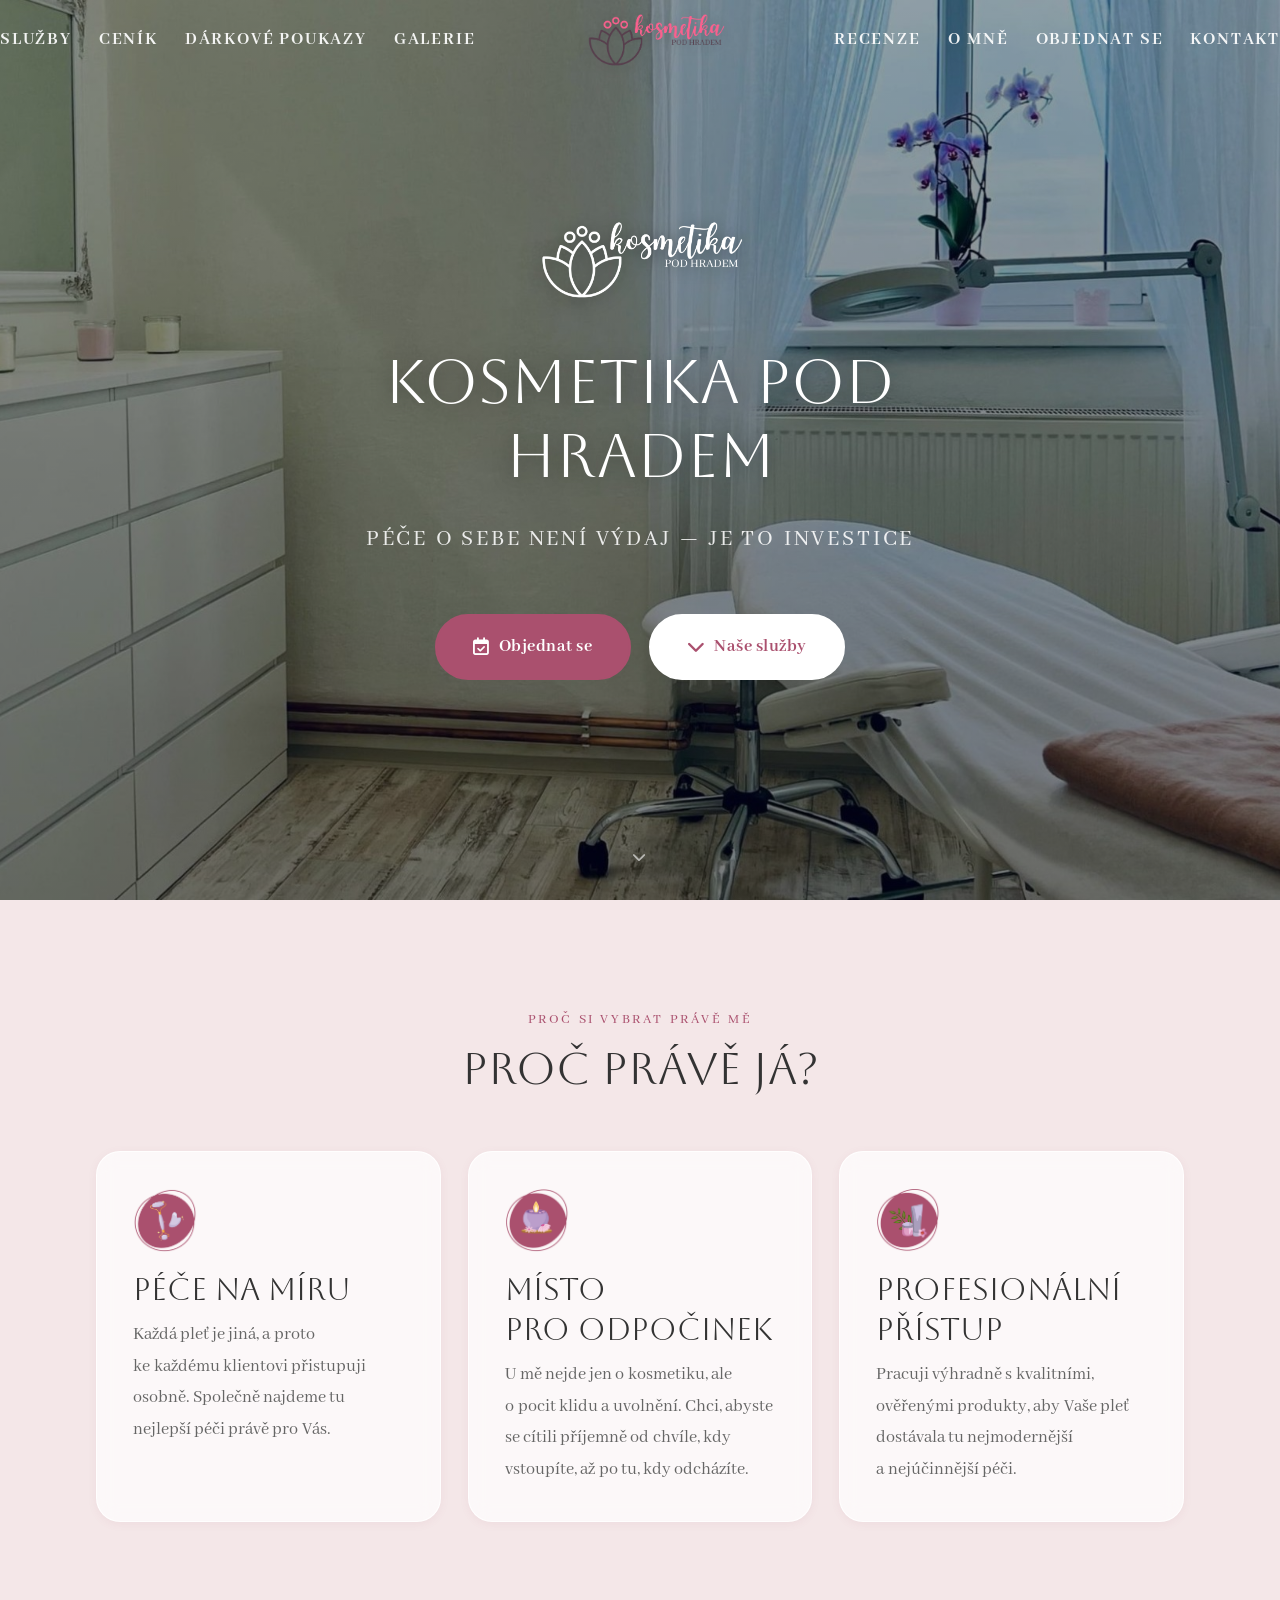
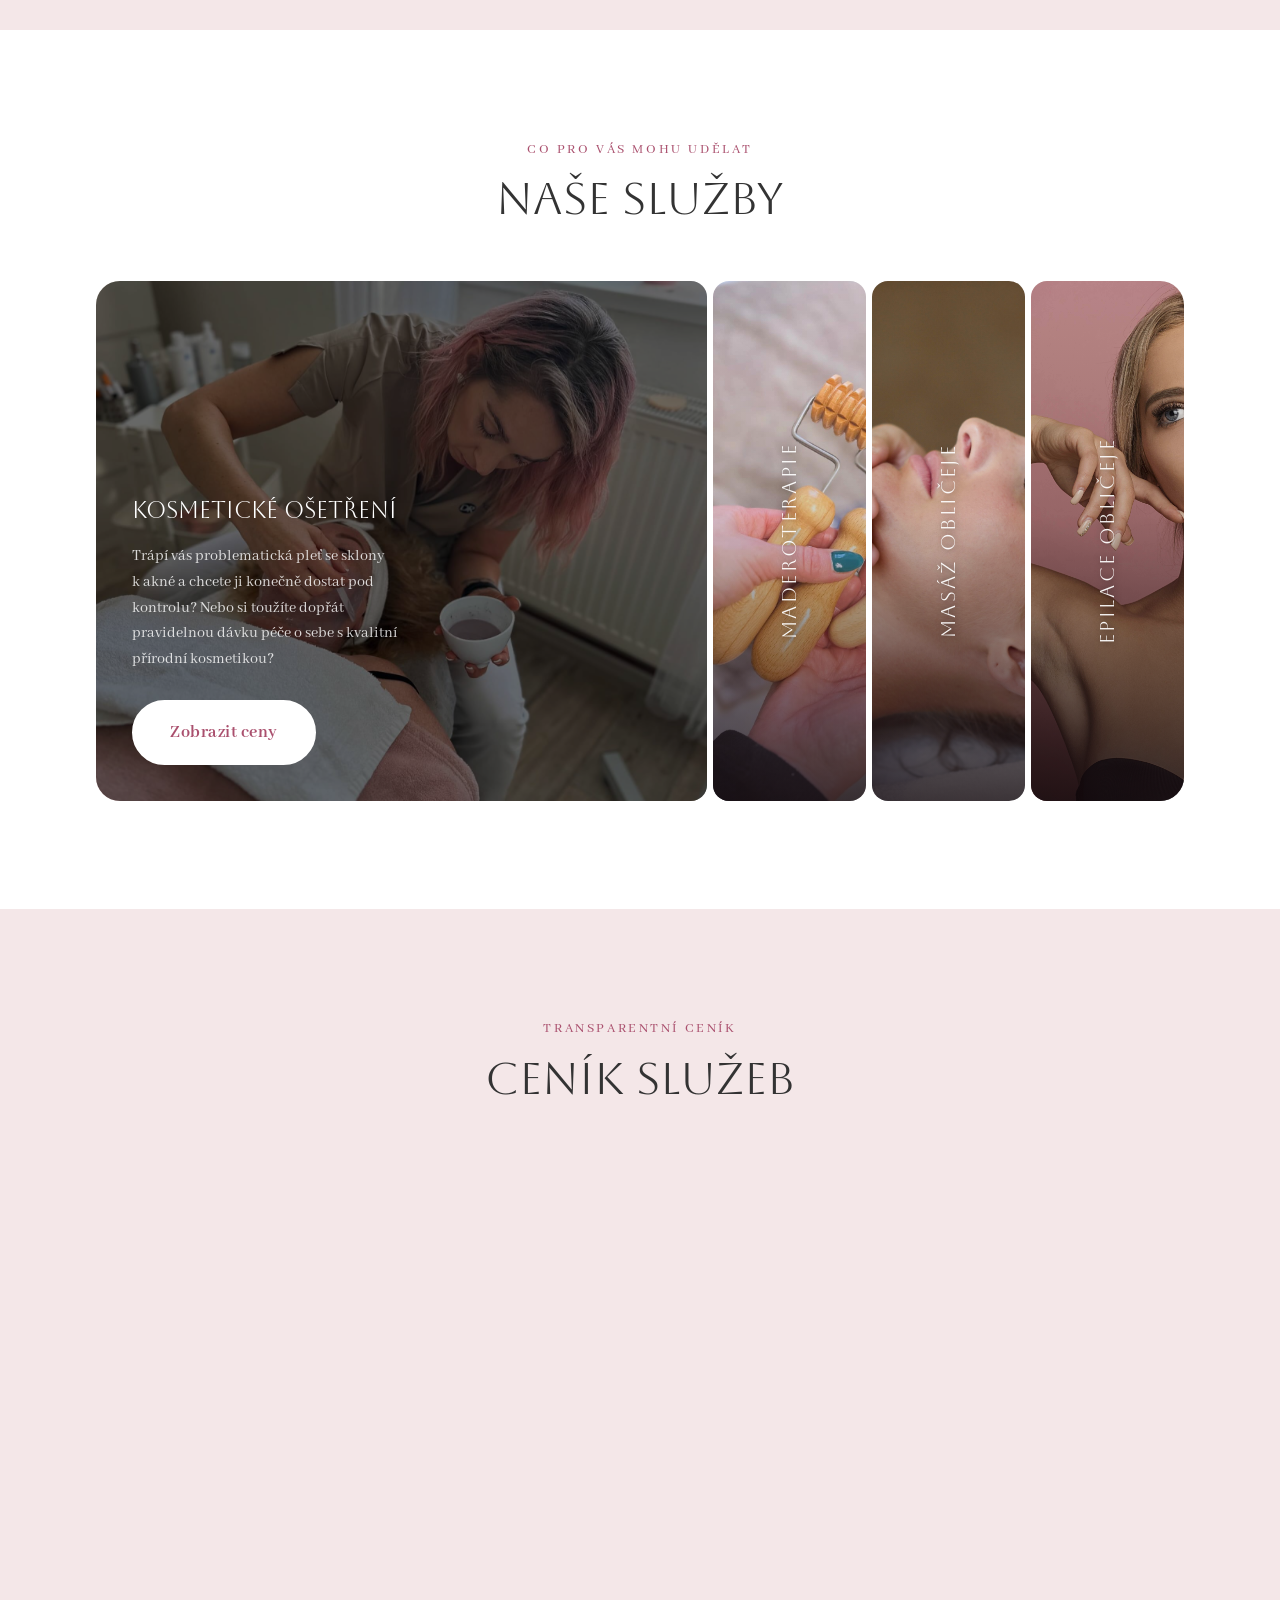
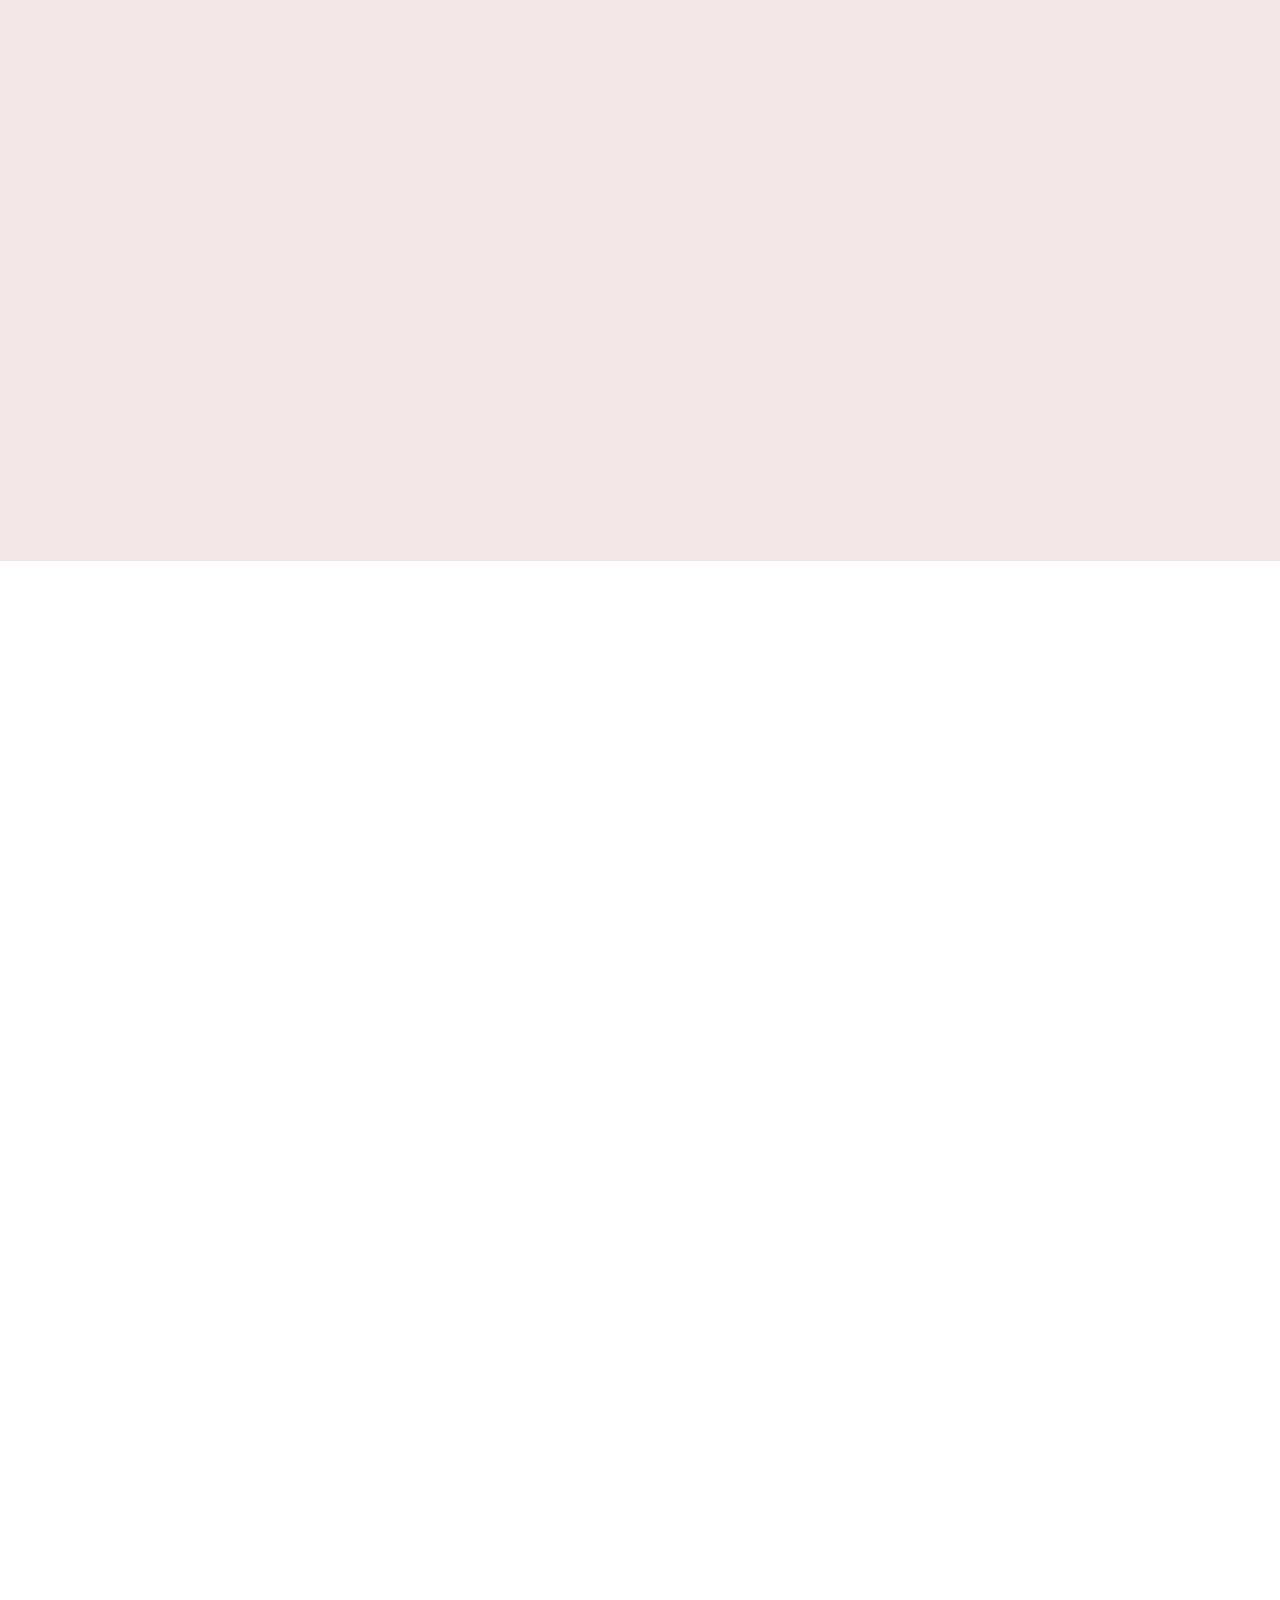
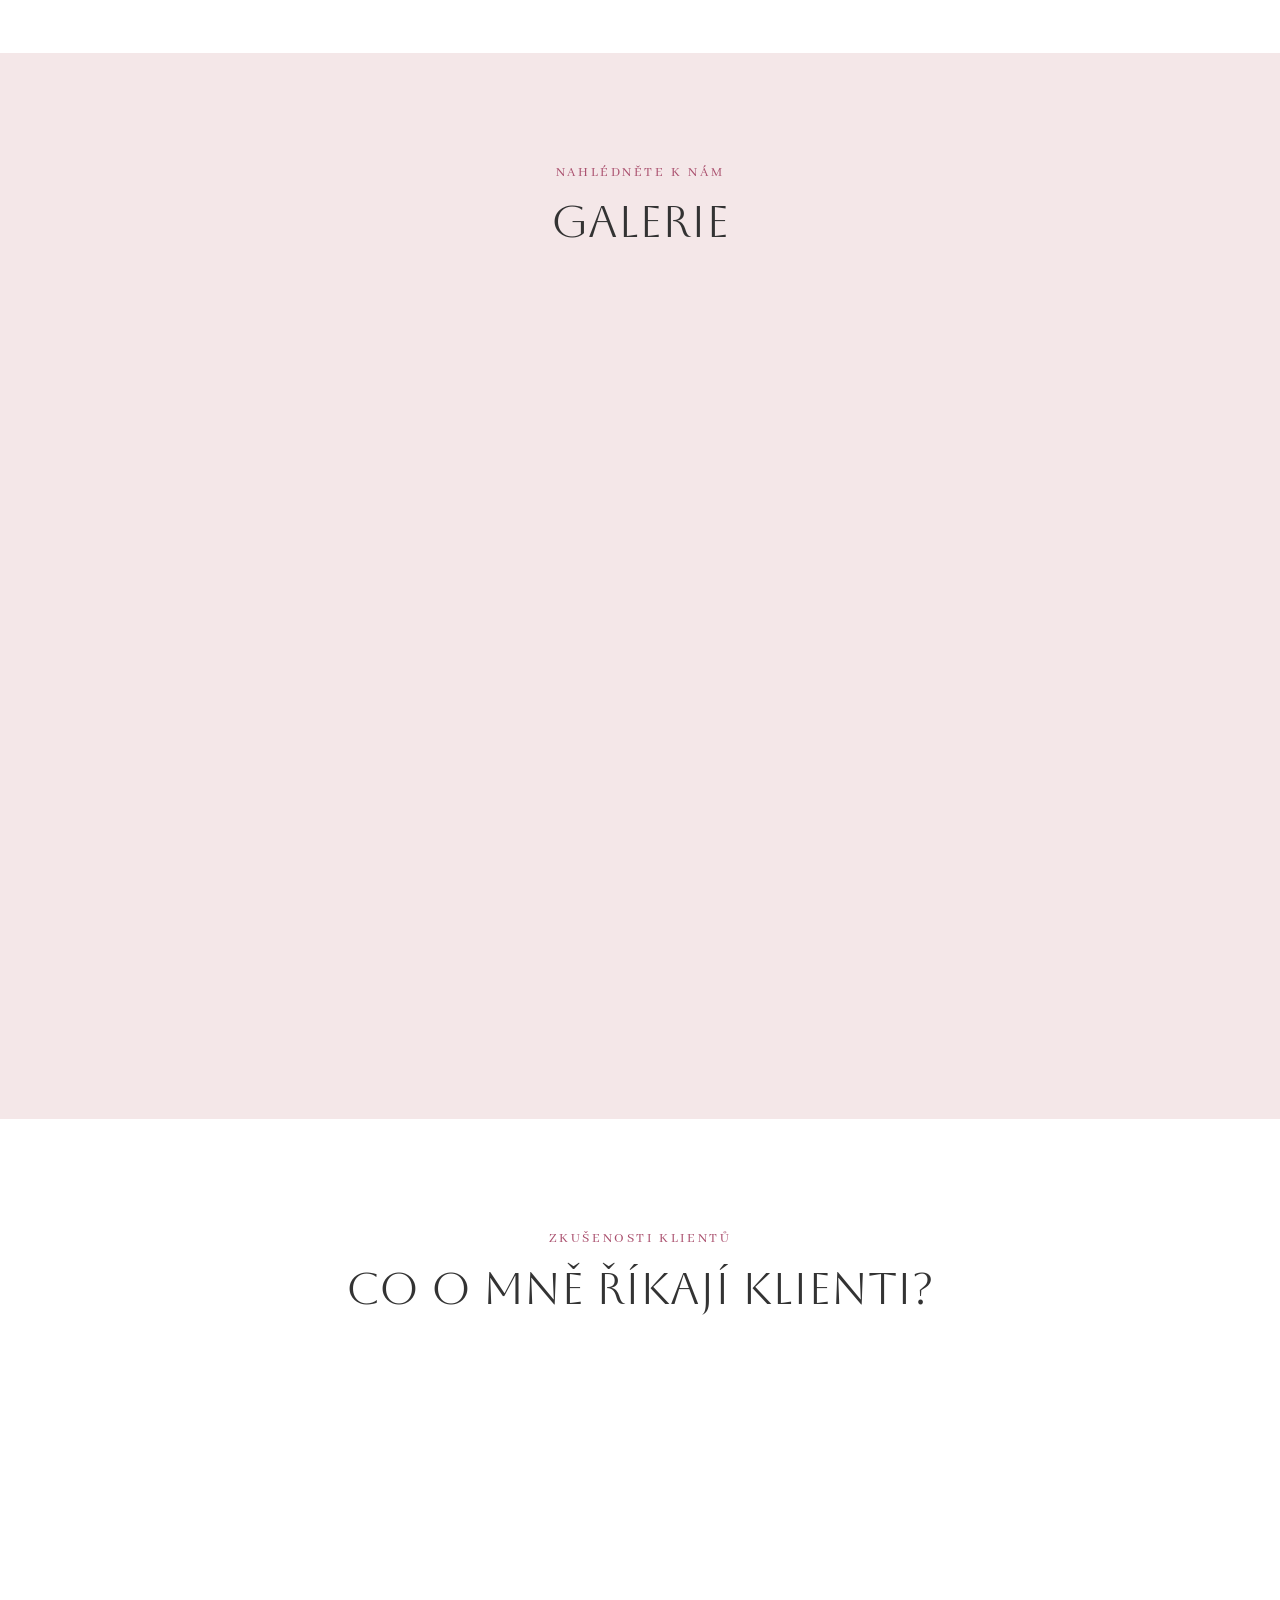
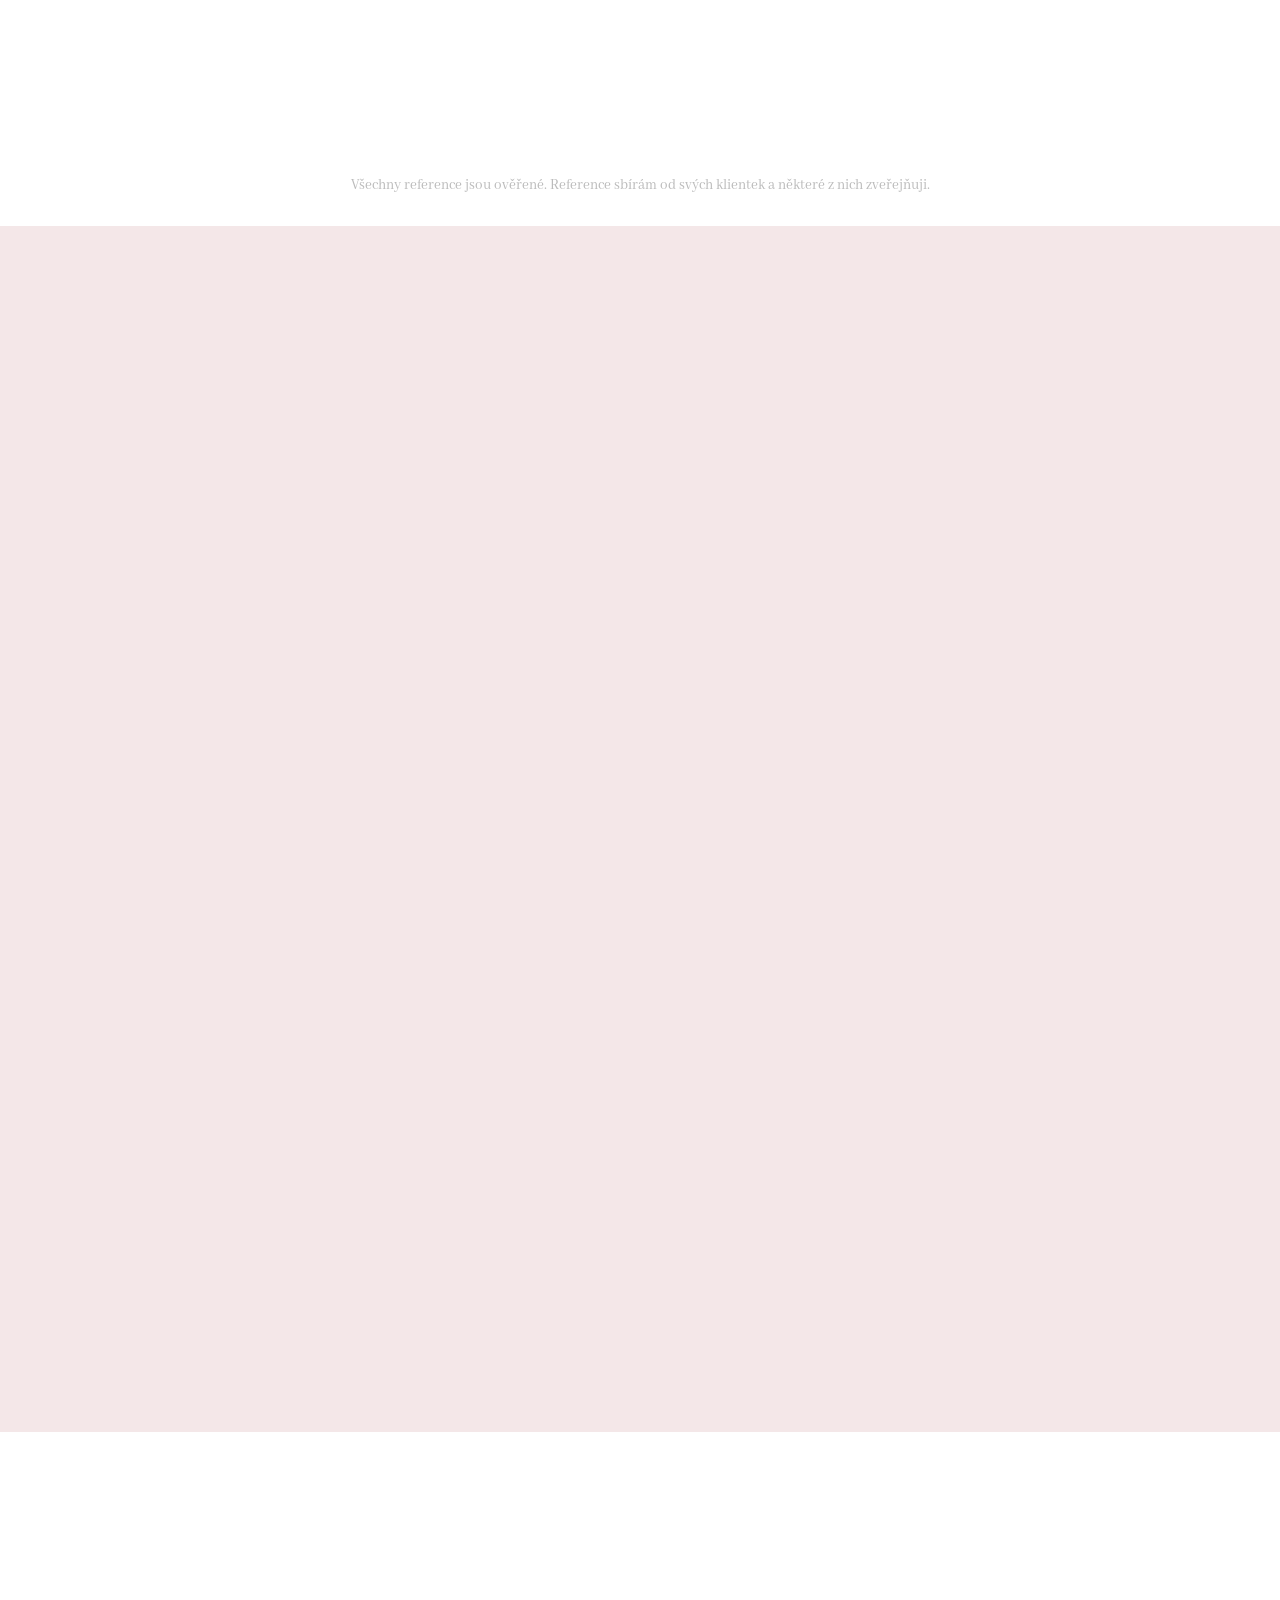
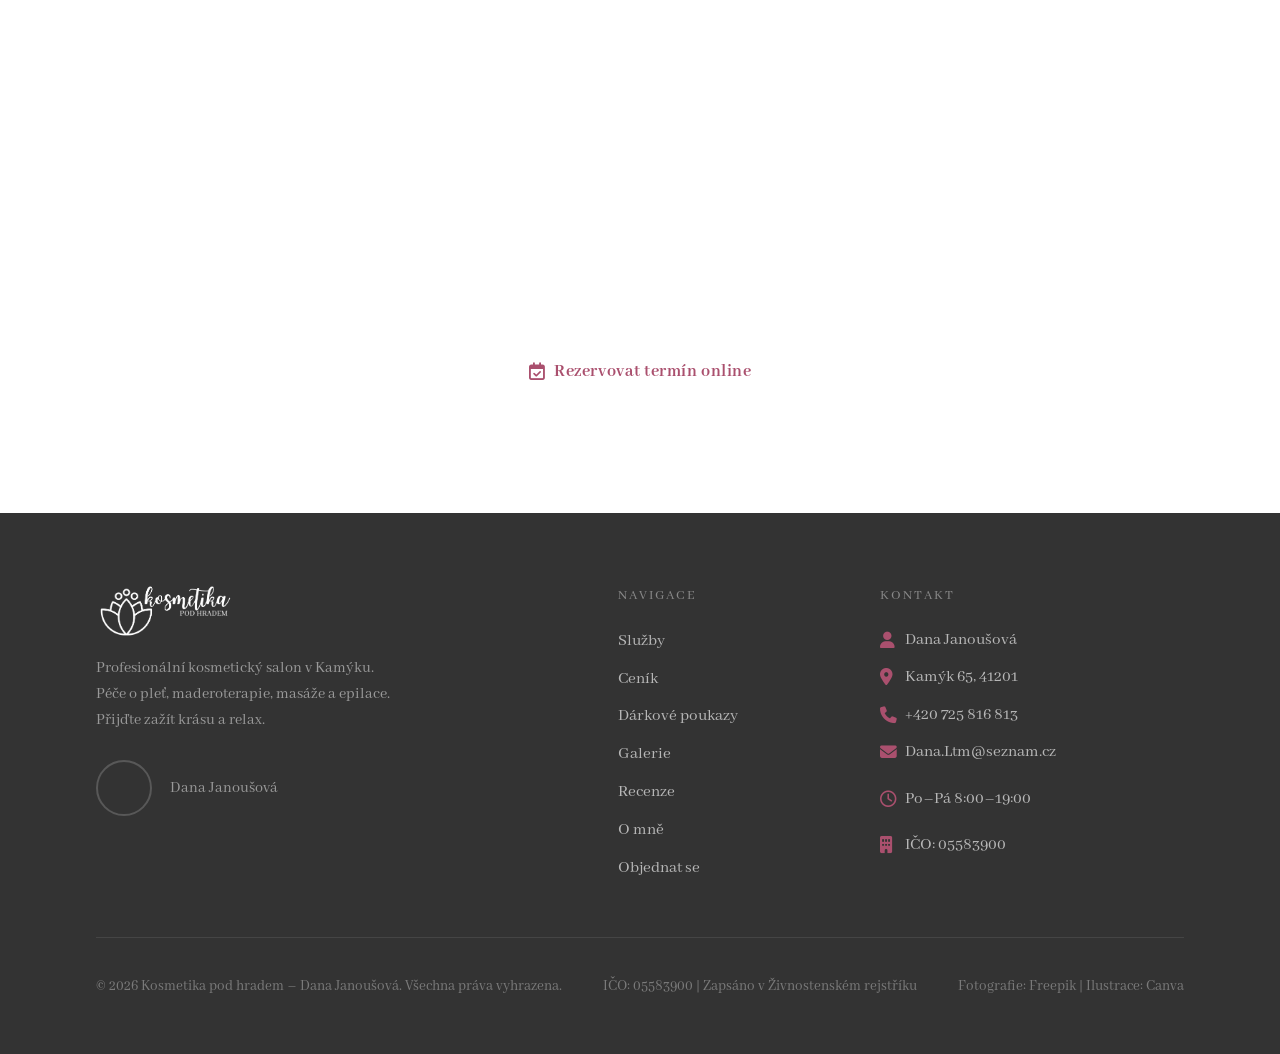
==== commit 99cde79a: "notino" ====
--- a/index.html
+++ b/index.html
@@ -790,6 +790,14 @@
             Pracovní dny 8:00–19:00
           </p>
 
+          <div style="margin-top:var(--sp-5);display:flex;flex-direction:column;align-items:center;gap:var(--sp-2)">
+            <p style="color:rgba(255,255,255,0.75);font-size:0.95rem;margin-bottom:0">nebo se objednejte online přes Notino:</p>
+            <a href="https://www.notino.cz/salony/kosmetika-pod-hradem_1/" target="_blank" rel="noopener" class="btn btn-white">
+              <i class="fa-regular fa-calendar-check" aria-hidden="true"></i>
+              Rezervovat termín online
+            </a>
+          </div>
+
         </div>
       </div>
     </section>
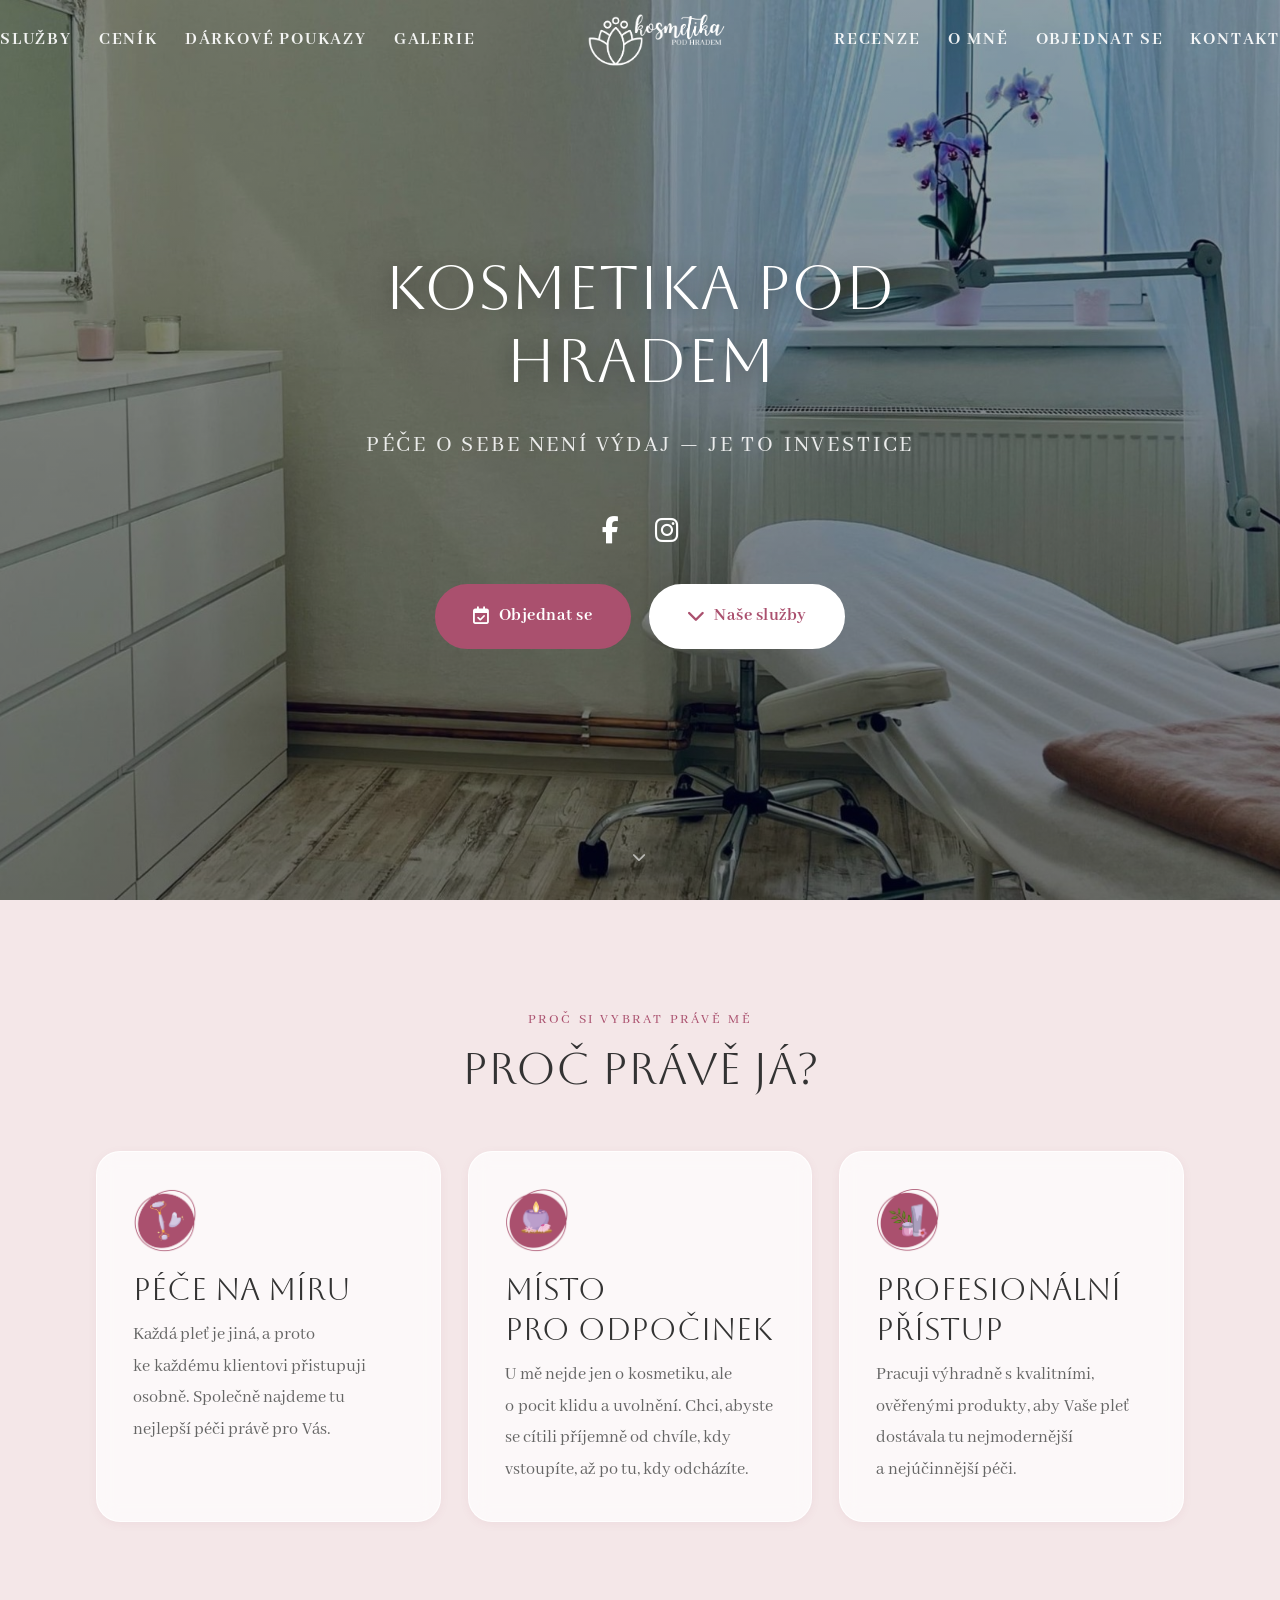
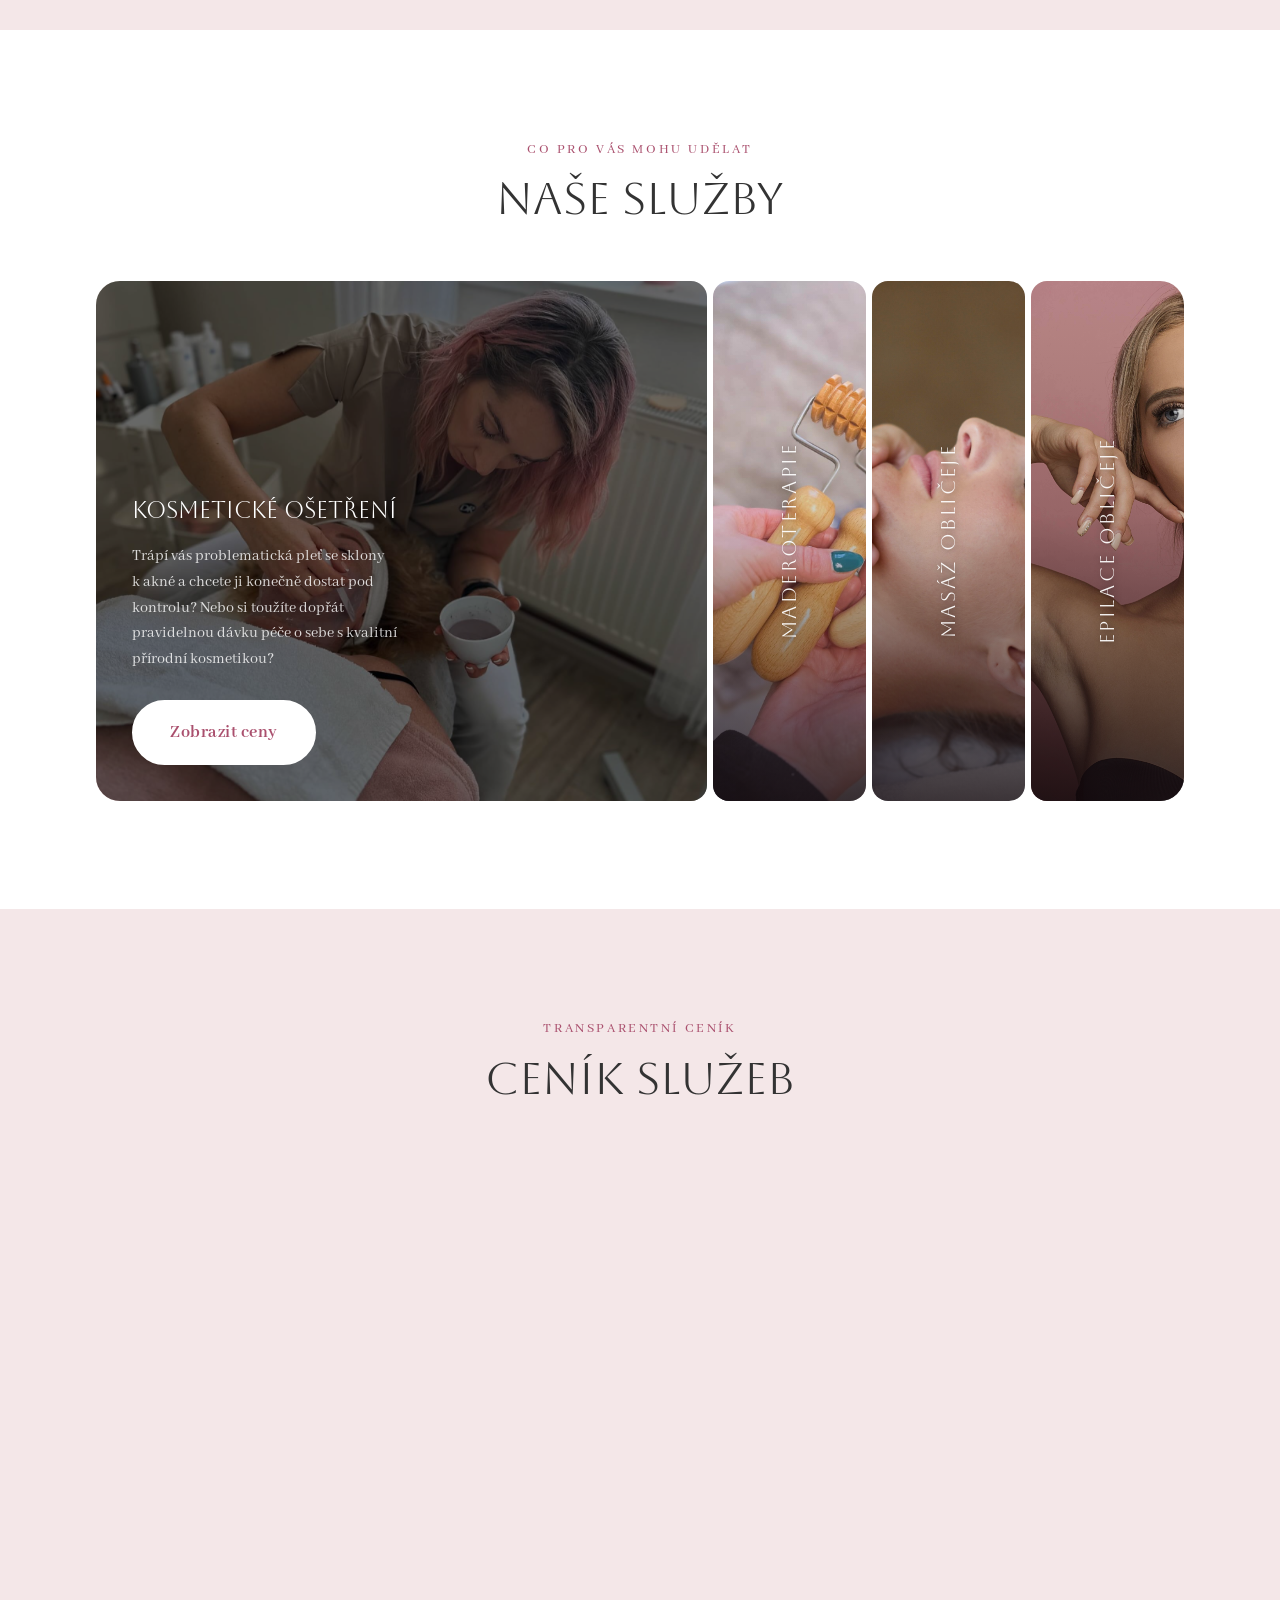
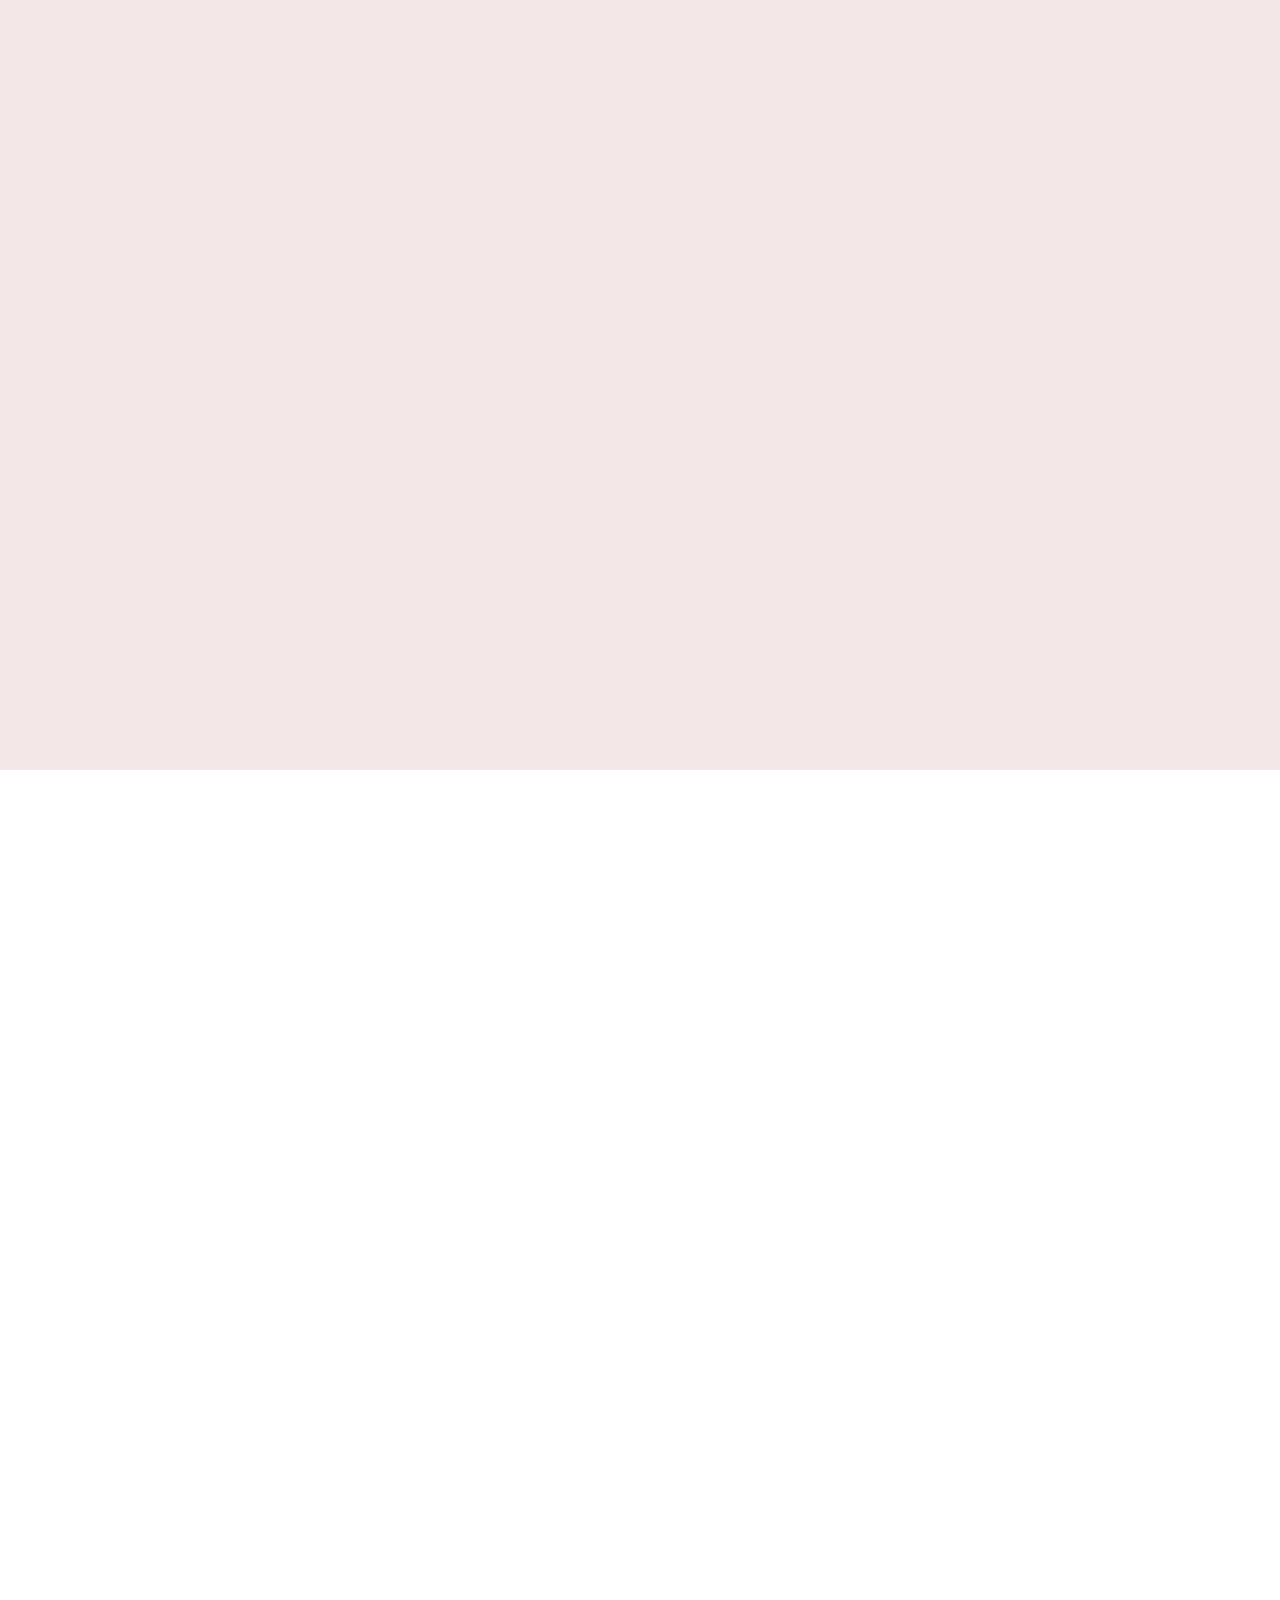
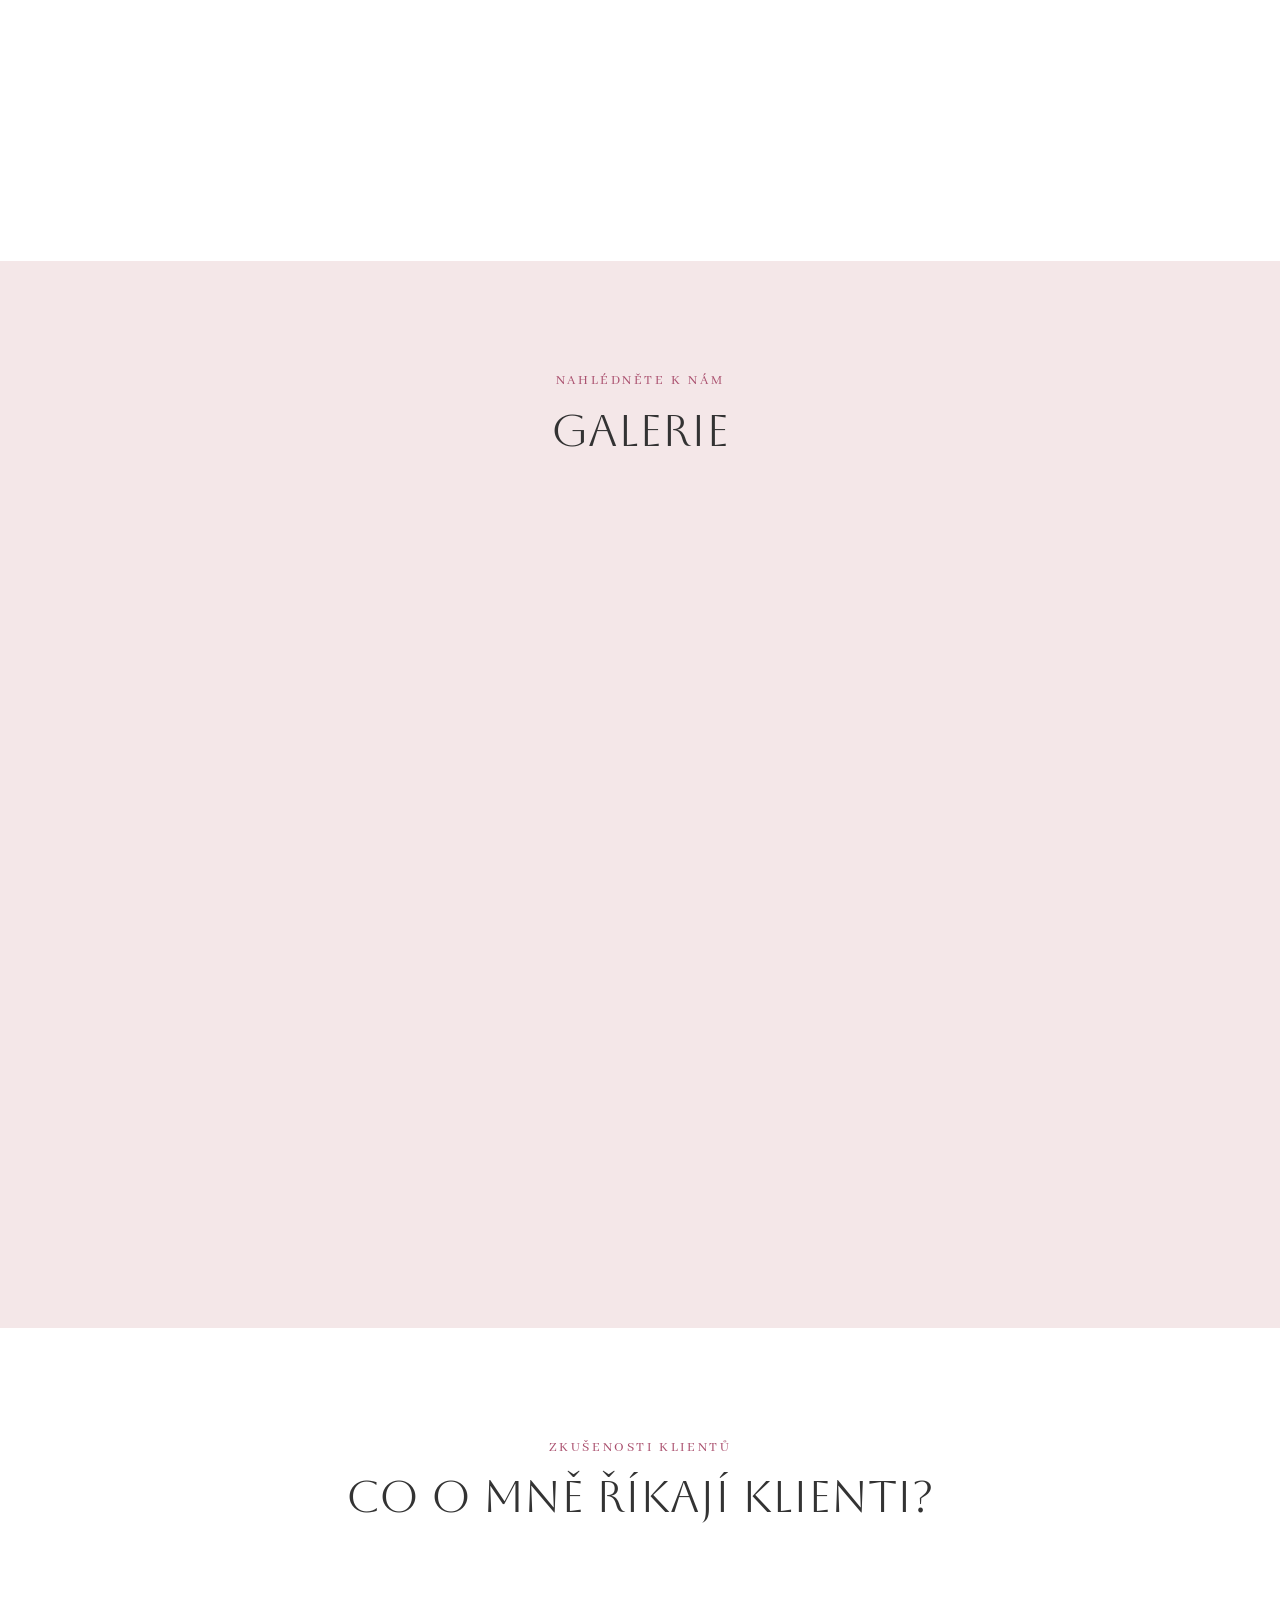
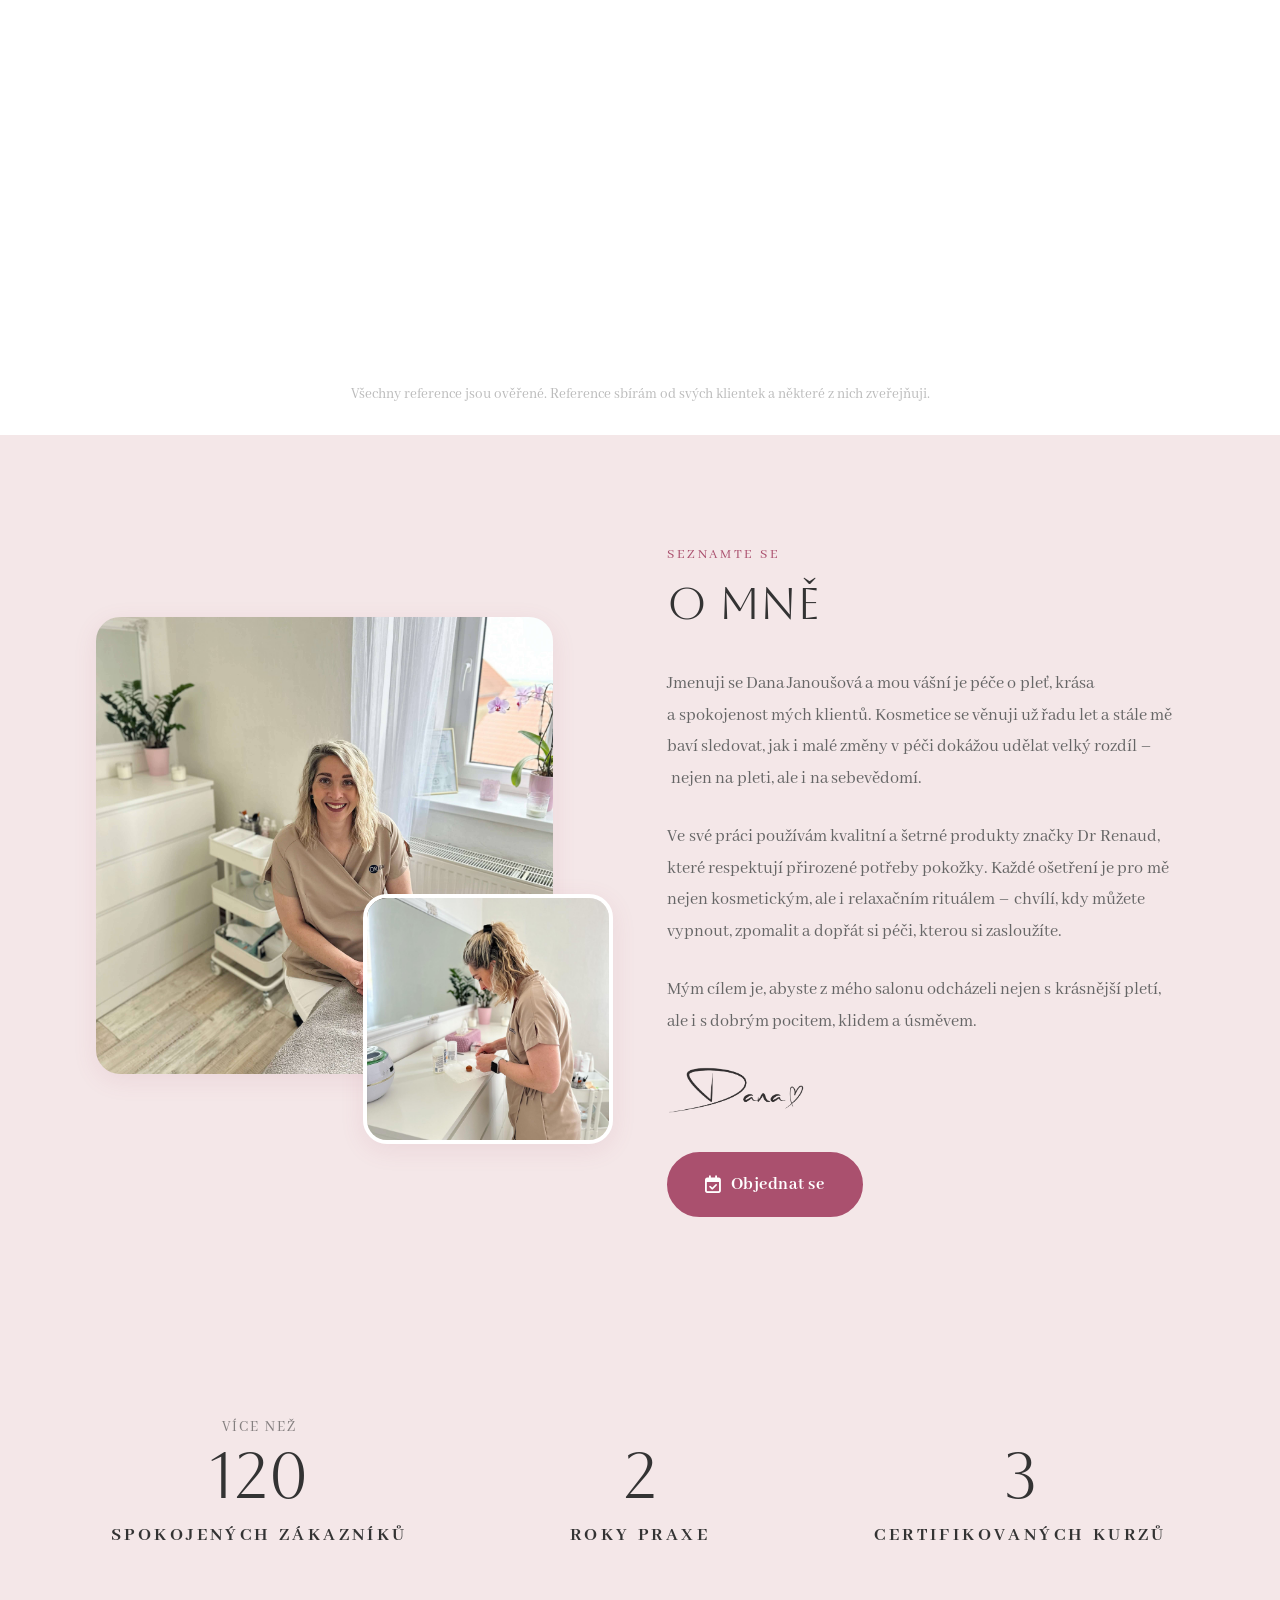
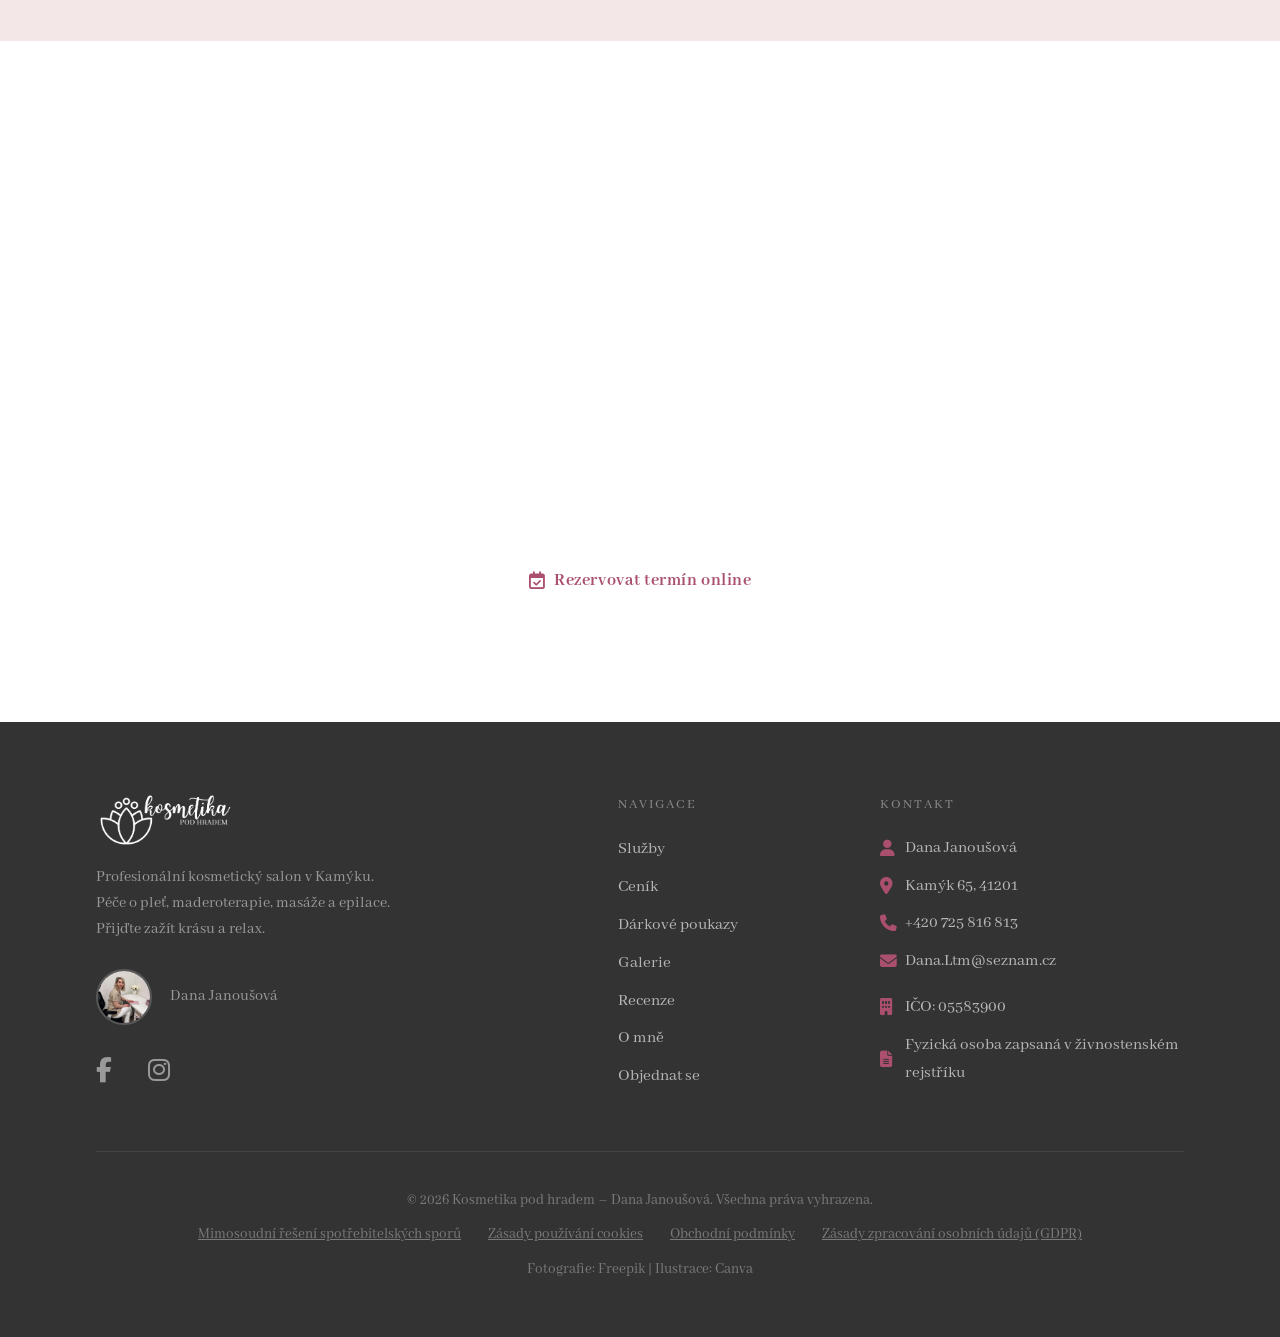
==== commit 9a2063a6: "verze6" ====
--- a/index.html
+++ b/index.html
@@ -50,6 +50,7 @@
       .nav-logo{margin-left:1rem}
       .o-mne{padding-bottom:2rem!important}
       .statistiky{padding-top:2rem!important}
+      .recenze-nav-btn{margin-top:8rem!important}
     }
     @media(min-width:1024px){
       #hamburger{display:none!important}
@@ -183,18 +184,27 @@
     <section class="hero" id="uvod" aria-label="Uvítací sekce">
 
       <!-- Pozadí hero sekce -->
-      <img class="hero-bg" src="Obrazky/Hlavni/Salon2.jpg" alt="" aria-hidden="true" fetchpriority="high">
+      <picture>
+        <source media="(max-width: 640px)" srcset="Obrazky/Hlavni/Salon2%20-%20mobil.jpg">
+        <img class="hero-bg" src="Obrazky/Hlavni/Salon2.jpg" alt="" aria-hidden="true" fetchpriority="high">
+      </picture>
 
       <!-- Barevný overlay -->
       <div class="hero-overlay" aria-hidden="true"></div>
 
       <!-- Obsah -->
       <div class="hero-content">
-        <div class="hero-logo">
-          <img src="Obrazky/Logo_Kosmetikapodhradem.png" alt="Kosmetika pod hradem" width="240" height="65">
-        </div>
         <h1>Kosmetika pod hradem</h1>
         <p class="hero-subtitle">Péče&nbsp;o sebe není výdaj&nbsp;— je to&nbsp;investice</p>
+        <div style="display:flex;gap:2rem;justify-content:center;margin-top:-0.5rem;margin-bottom:1.5rem;">
+          <a href="https://www.facebook.com/profile.php?id=61559445611771" target="_blank" rel="noopener" aria-label="Facebook" style="color:#fff;font-size:1.5rem;text-decoration:none;">
+            <i class="fa-brands fa-facebook-f" aria-hidden="true"></i>
+          </a>
+          <a href="https://www.instagram.com/kosmetikapodhradem/" target="_blank" rel="noopener" aria-label="Instagram" style="color:#fff;font-size:1.5rem;text-decoration:none;">
+            <i class="fa-brands fa-instagram" aria-hidden="true"></i>
+          </a>
+        </div>
+
         <div class="hero-actions">
           <a href="#objednat-se" class="btn btn-primary">
             <i class="fa-regular fa-calendar-check" aria-hidden="true"></i>
@@ -465,10 +475,26 @@
 
         </div>
 
-        <p class="cenik-note reveal" style="text-align:center;margin-top:var(--sp-3);">
+        <p class="cenik-note reveal" style="text-align:left;margin-top:var(--sp-3);max-width:none;margin-left:0;">
           <i class="fa-solid fa-circle-info" aria-hidden="true" style="margin-right:.4rem"></i>
           * Masáž je v&nbsp;ceně každého kosmetického ošetření, kromě čisticího ošetření.
         </p>
+
+        <div class="reveal" style="margin-top:var(--sp-5);display:flex;justify-content:center;">
+          <div style="background:rgba(255,255,255,0.85);border:1px solid rgba(198,179,175,0.4);border-radius:var(--radius-lg);padding:1.5rem 2rem;text-align:center;box-shadow:var(--shadow-sm);">
+            <p style="font-size:1rem;text-transform:uppercase;letter-spacing:0.1em;color:var(--clr-text);margin-bottom:var(--sp-3);font-weight:600;">Možnosti platby</p>
+            <div style="display:flex;gap:1rem;flex-wrap:wrap;justify-content:center;">
+              <div style="display:flex;align-items:center;gap:0.6rem;background:var(--clr-bg);border:1px solid rgba(198,179,175,0.4);border-radius:999px;padding:0.5rem 1.2rem;">
+                <i class="fa-solid fa-money-bill-wave" style="color:var(--clr-accent);font-size:1.1rem;" aria-hidden="true"></i>
+                <span style="font-size:0.95rem;font-weight:600;">Hotovost</span>
+              </div>
+              <div style="display:flex;align-items:center;gap:0.6rem;background:var(--clr-bg);border:1px solid rgba(198,179,175,0.4);border-radius:999px;padding:0.5rem 1.2rem;">
+                <i class="fa-solid fa-qrcode" style="color:var(--clr-accent);font-size:1.1rem;" aria-hidden="true"></i>
+                <span style="font-size:0.95rem;font-weight:600;">QR kód</span>
+              </div>
+            </div>
+          </div>
+        </div>
 
         <div style="text-align:center;margin-top:var(--sp-5);" class="reveal">
           <a href="#objednat-se" class="btn btn-primary">
@@ -832,6 +858,14 @@
               width="160" height="160">
             <span>Dana Janoušová</span>
           </div>
+          <div style="display:flex;gap:2rem;margin-top:1.5rem;">
+            <a href="https://www.facebook.com/profile.php?id=61559445611771" target="_blank" rel="noopener" aria-label="Facebook" style="color:rgba(255,255,255,0.5);font-size:1.4rem;text-decoration:none;">
+              <i class="fa-brands fa-facebook-f" aria-hidden="true"></i>
+            </a>
+            <a href="https://www.instagram.com/kosmetikapodhradem/" target="_blank" rel="noopener" aria-label="Instagram" style="color:rgba(255,255,255,0.5);font-size:1.4rem;text-decoration:none;">
+              <i class="fa-brands fa-instagram" aria-hidden="true"></i>
+            </a>
+          </div>
         </div>
 
         <!-- Rychlá navigace -->
@@ -868,21 +902,29 @@
             <a href="mailto:Dana.Ltm@seznam.cz">Dana.Ltm@seznam.cz</a>
           </div>
           <div class="footer-contact-line" style="margin-top:var(--sp-2)">
-            <i class="fa-regular fa-clock" aria-hidden="true"></i>
-            <span>Po–Pá 8:00–19:00</span>
-          </div>
-          <div class="footer-contact-line" style="margin-top:var(--sp-2)">
             <i class="fa-solid fa-building" aria-hidden="true"></i>
             <span>IČO:&nbsp;05583900</span>
           </div>
+          <div class="footer-contact-line">
+            <i class="fa-solid fa-file-lines" aria-hidden="true"></i>
+            <span>Fyzická osoba zapsaná v&nbsp;živnostenském rejstříku</span>
+          </div>
         </div>
 
       </div>
 
       <!-- Spodní lišta -->
-      <div class="footer-bottom">
+      <div class="footer-bottom" style="flex-direction:column;align-items:center;gap:0.5rem;text-align:center;">
+        <!-- Řádek 1 -->
         <p>&copy; 2026 Kosmetika pod hradem – Dana Janoušová. Všechna práva vyhrazena.</p>
-        <p class="footer-ico">IČO:&nbsp;05583900 | Zapsáno v&nbsp;Živnostenském rejstříku</p>
+        <!-- Řádek 2 -->
+        <div style="display:flex;flex-wrap:wrap;justify-content:center;gap:0.5rem 1.5rem;">
+          <p class="footer-ico"><a href="mimosoudni-reseni.html" style="color:inherit;text-decoration:underline;">Mimosoudní řešení spotřebitelských sporů</a></p>
+          <p class="footer-ico"><a href="cookies.html" style="color:inherit;text-decoration:underline;">Zásady používání cookies</a></p>
+          <p class="footer-ico"><a href="#" style="color:inherit;text-decoration:underline;">Obchodní podmínky</a></p>
+          <p class="footer-ico"><a href="#" style="color:inherit;text-decoration:underline;">Zásady zpracování osobních údajů (GDPR)</a></p>
+        </div>
+        <!-- Řádek 3 -->
         <p class="footer-ico">Fotografie: Freepik | Ilustrace: Canva</p>
       </div>
 
@@ -920,5 +962,26 @@
     })();
   </script>
 
+  <!-- Back to top -->
+  <button id="back-to-top" aria-label="Zpět nahoru" style="position:fixed;bottom:1.5rem;right:1.5rem;z-index:999;width:44px;height:44px;border-radius:50%;background:var(--clr-accent);color:#fff;border:none;cursor:pointer;display:none;align-items:center;justify-content:center;font-size:1.1rem;box-shadow:0 4px 12px rgba(0,0,0,0.2);transition:opacity 0.3s,transform 0.3s;">
+    <i class="fa-solid fa-chevron-up" aria-hidden="true"></i>
+  </button>
+  <script>
+    (function(){
+      var btn = document.getElementById('back-to-top');
+      if(!btn) return;
+      window.addEventListener('scroll', function(){
+        if(window.scrollY > 400){
+          btn.style.display = 'flex';
+        } else {
+          btn.style.display = 'none';
+        }
+      }, {passive:true});
+      btn.addEventListener('click', function(){
+        window.scrollTo({top:0, behavior:'smooth'});
+      });
+    })();
+  </script>
+
 </body>
 </html>
--- a/css/style.css
+++ b/css/style.css
@@ -199,10 +199,10 @@
 .nav-logo img {
   height: 54px;
   width: auto;
-  transition: transform var(--transition);
-  filter: drop-shadow(0 2px 6px rgba(0,0,0,0.15));
-}
-.navbar.scrolled .nav-logo img { filter: none; }
+  transition: transform var(--transition), filter var(--transition);
+  filter: brightness(0) invert(1);
+}
+.navbar.scrolled .nav-logo img { filter: brightness(0); }
 .nav-logo img:hover { transform: scale(1.04); }
 
 .nav-link {
@@ -758,6 +758,7 @@
   gap: var(--sp-3);
 }
 .recenze-nav-btn { margin-top: 4rem; }
+@media (max-width: 1023px) { .recenze-nav-btn { margin-top: 8rem; } }
 
 .recenze-slides {
   flex: 1;
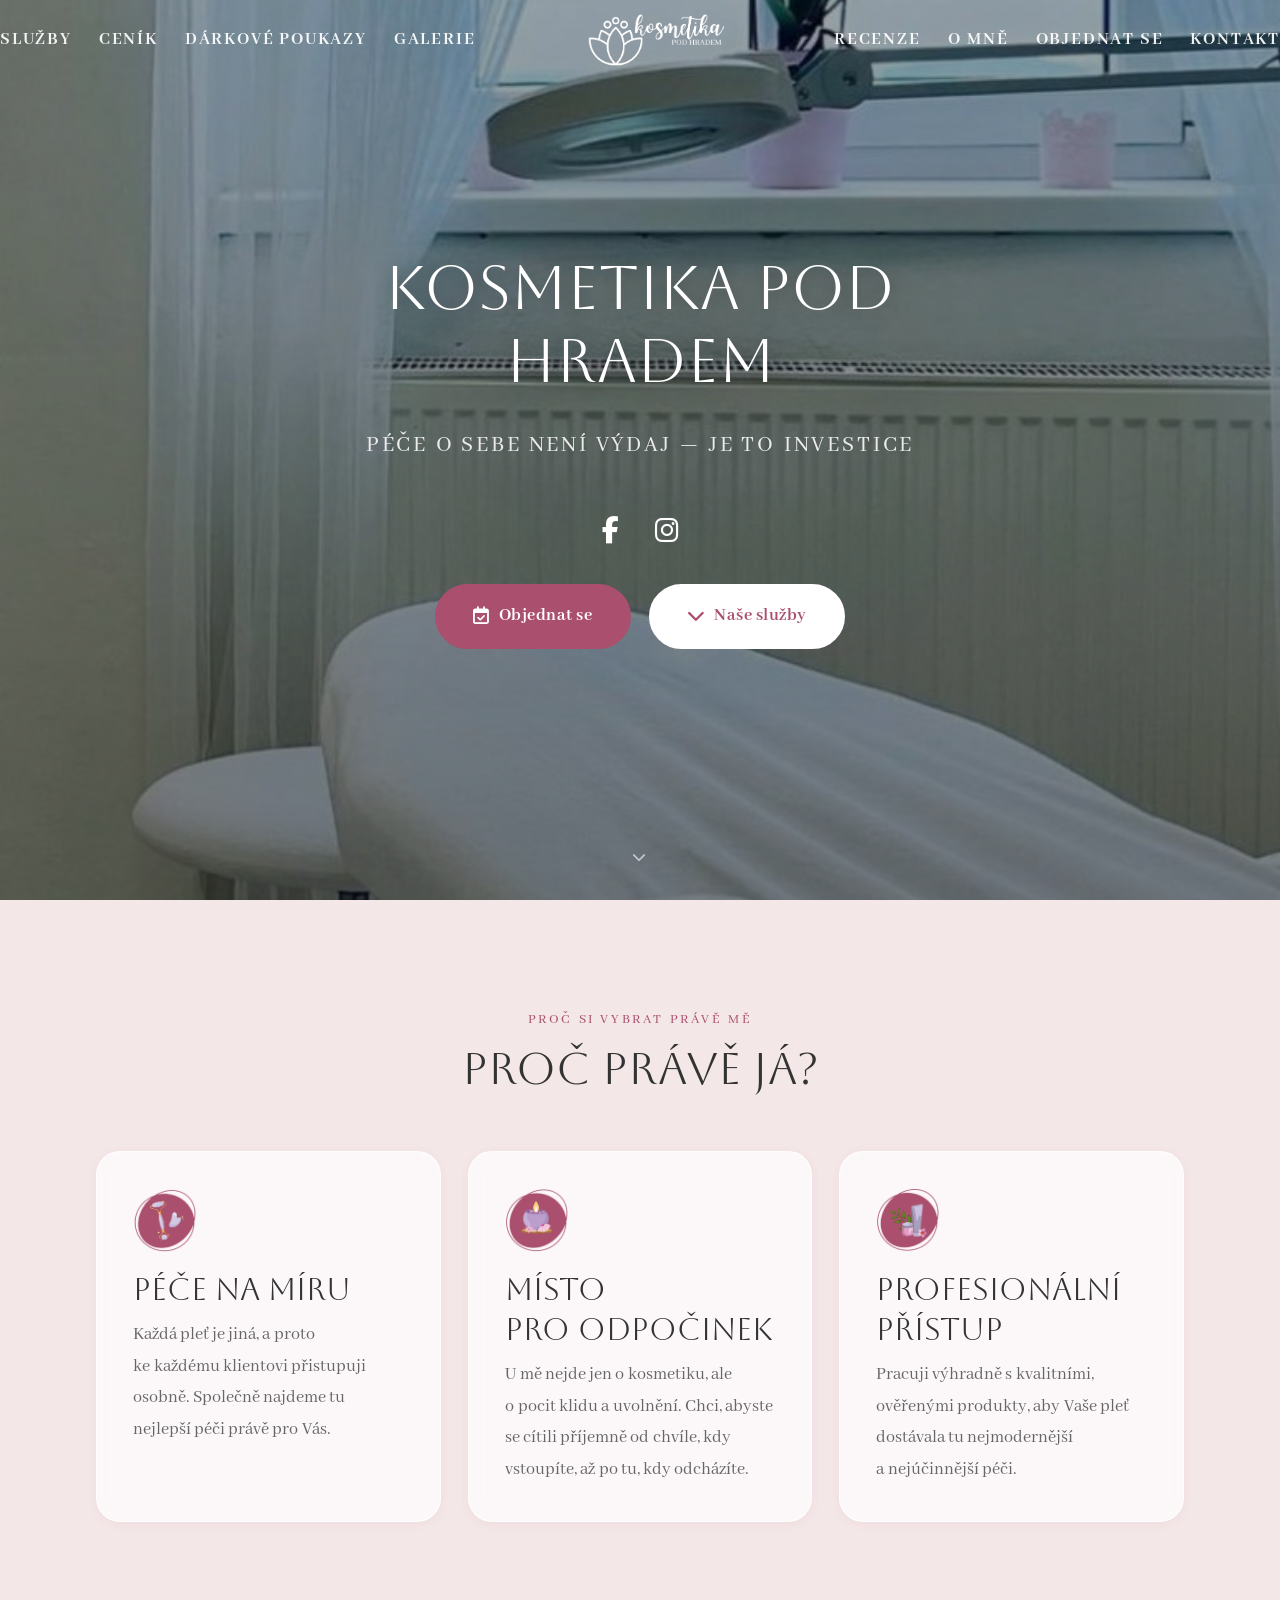
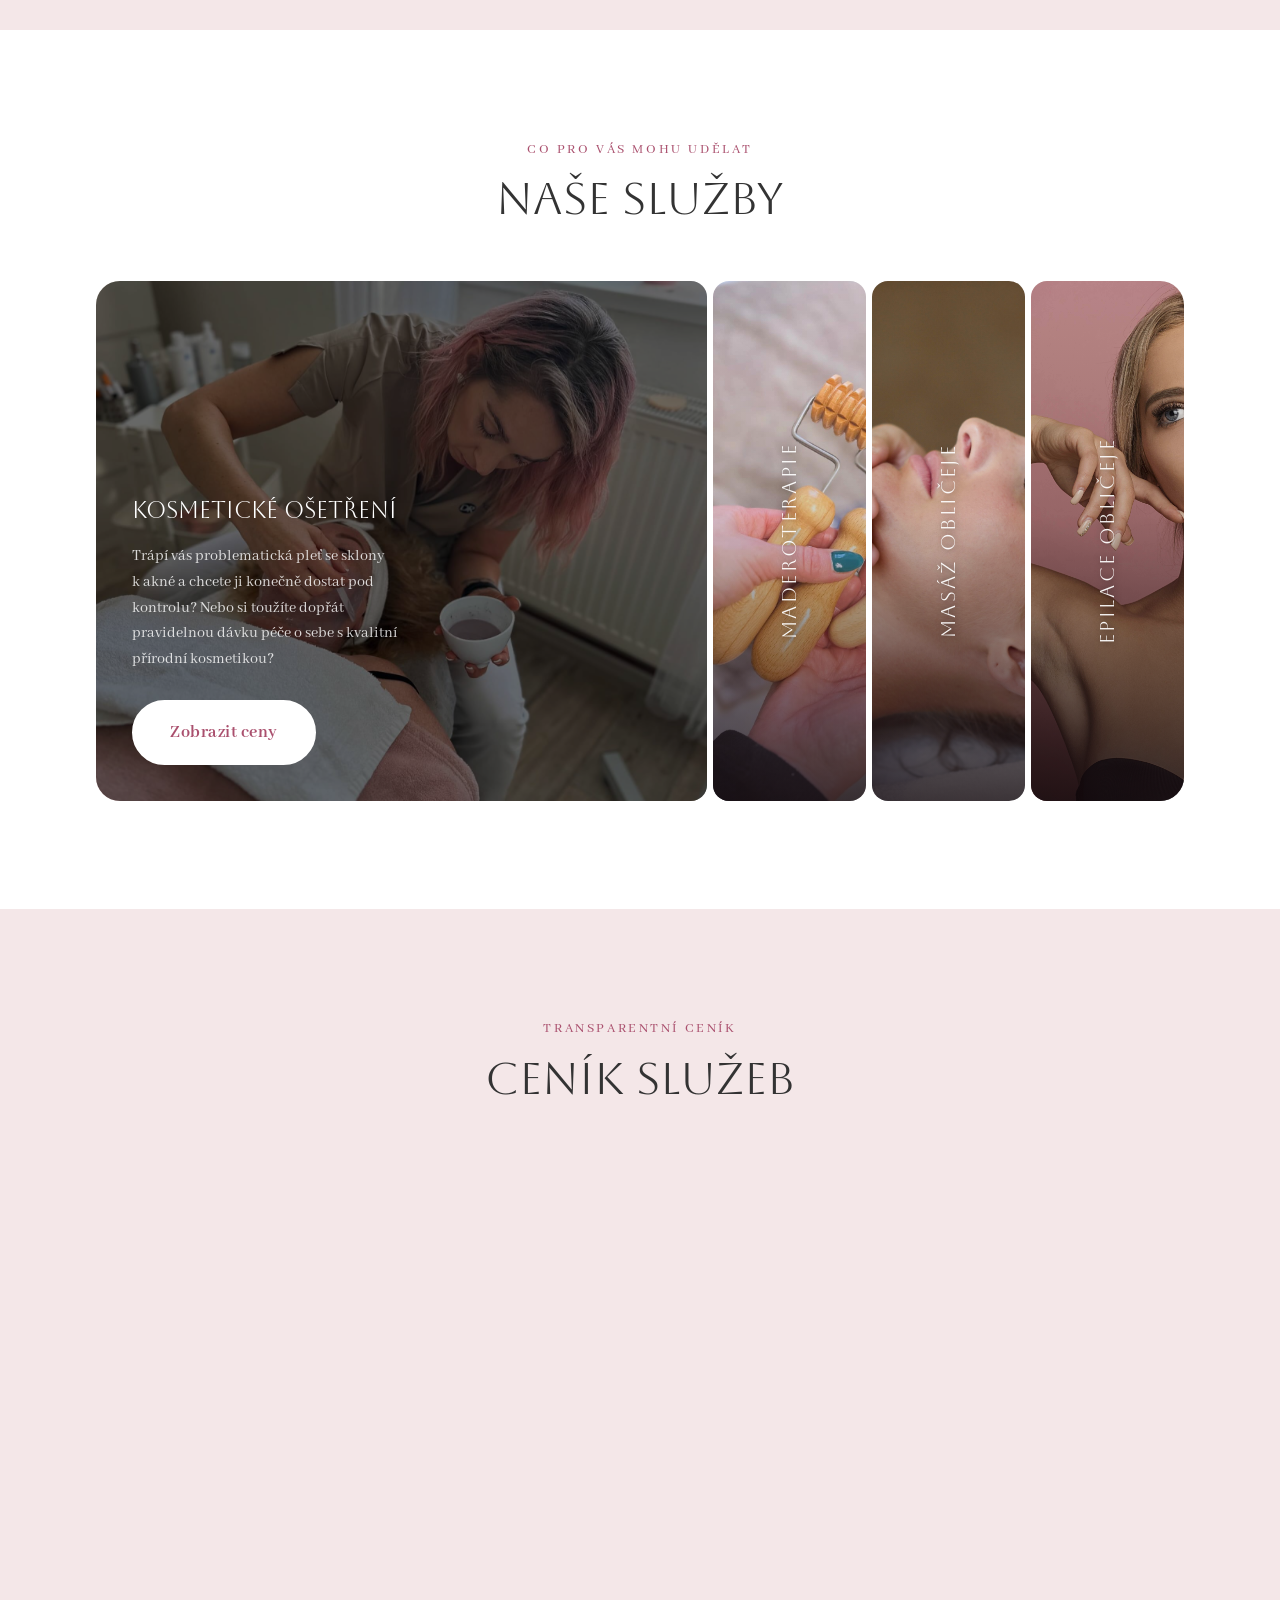
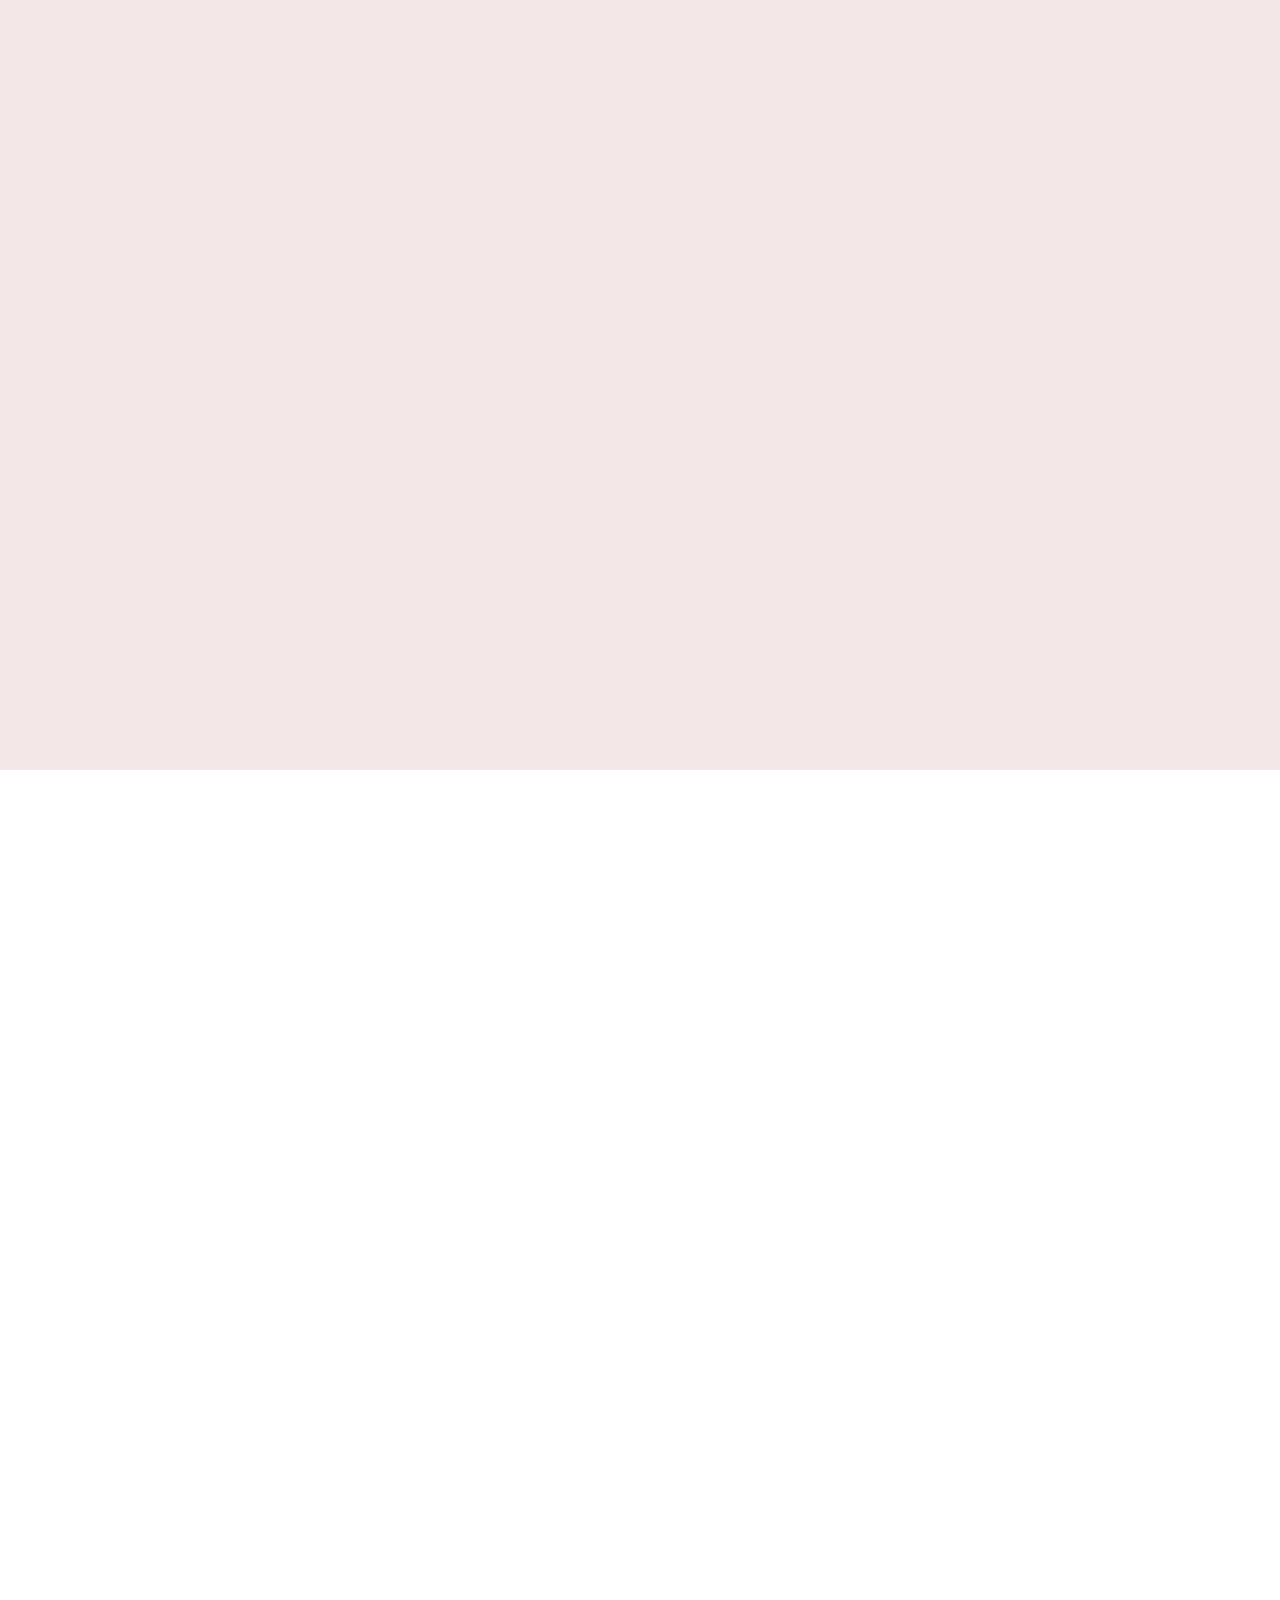
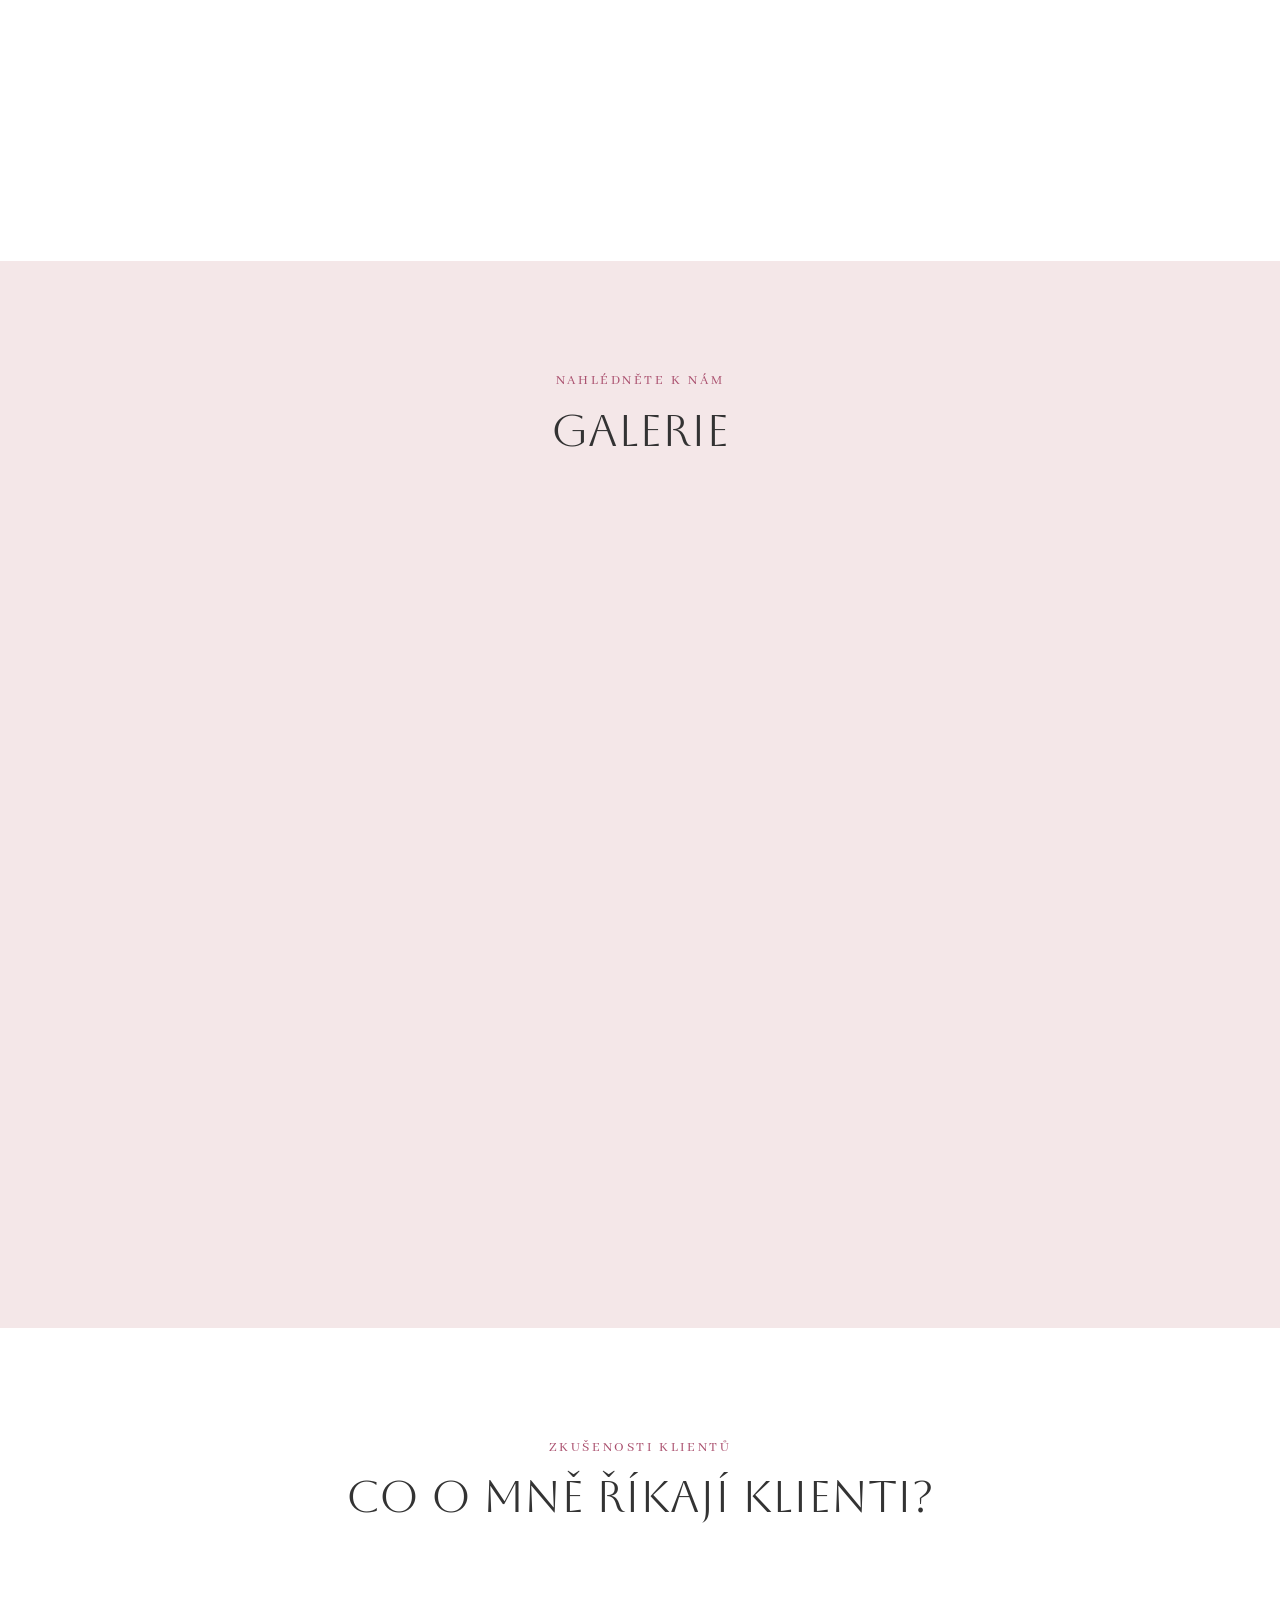
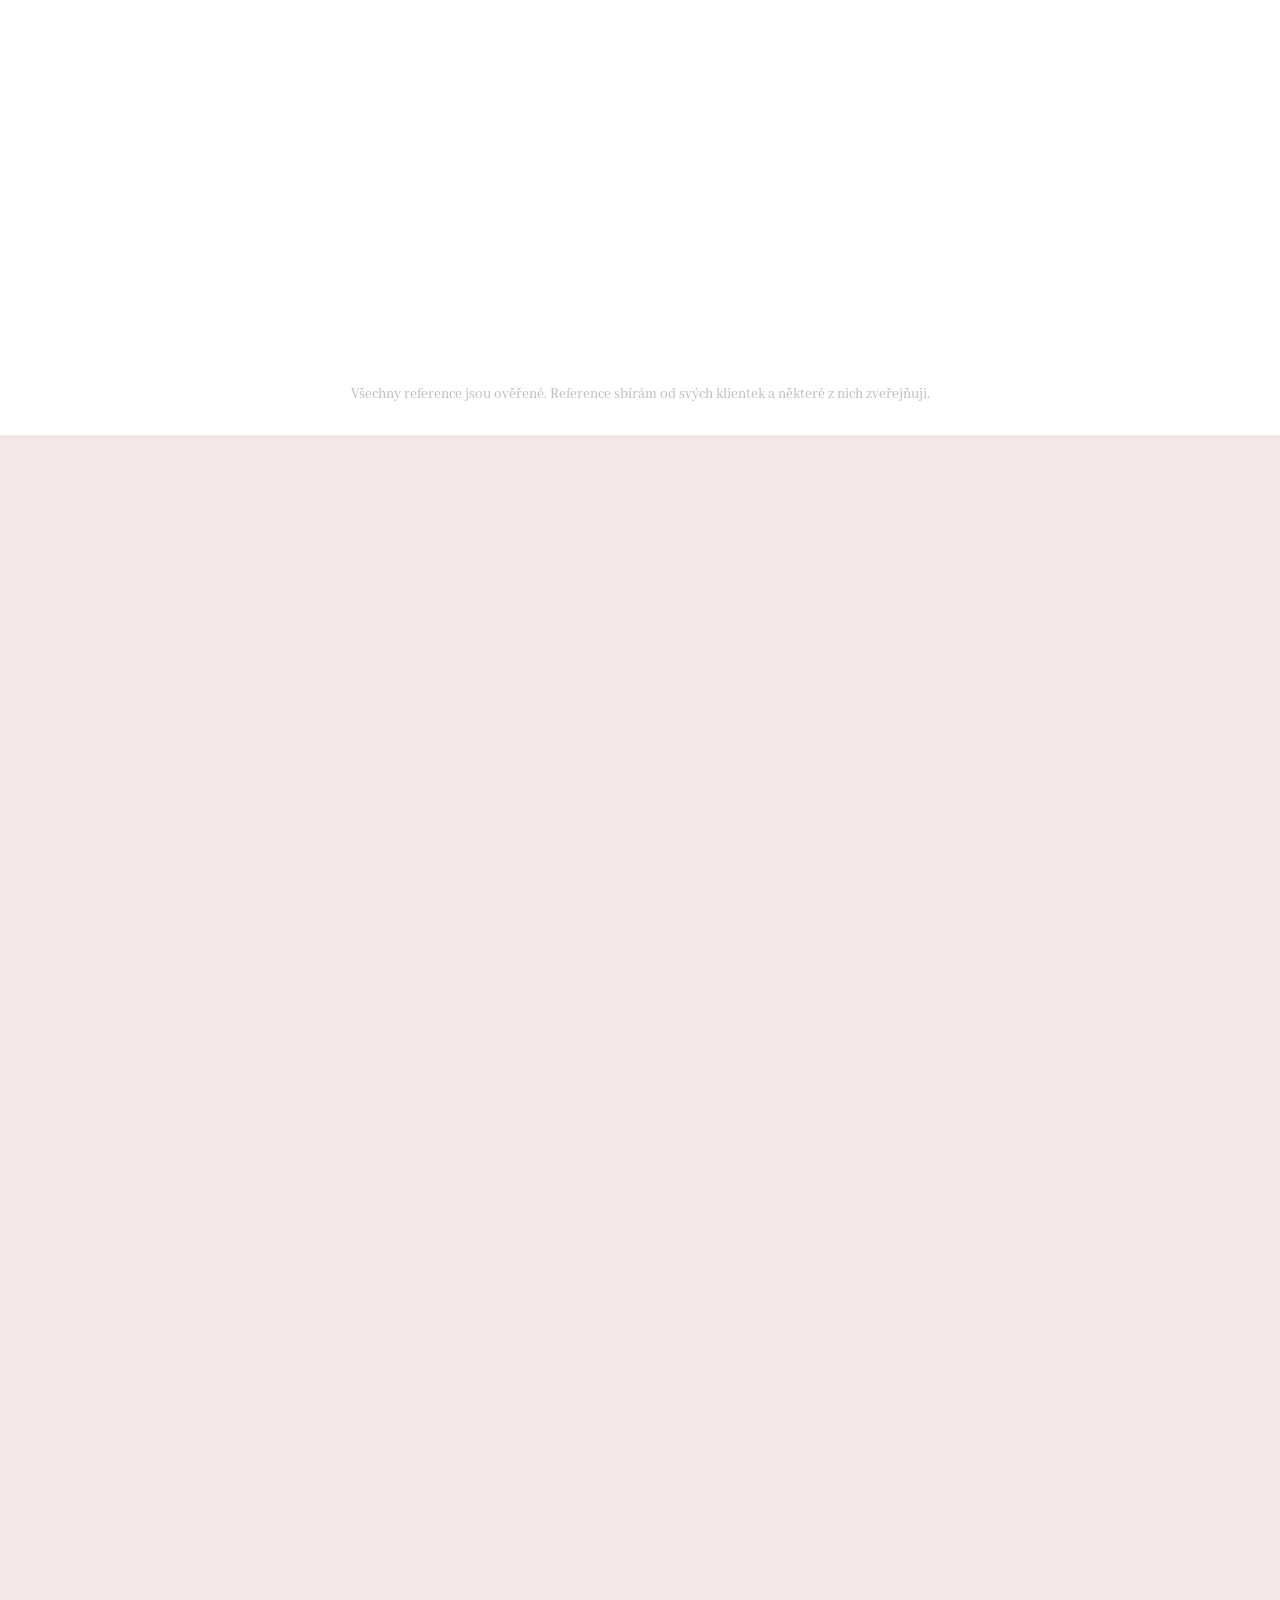
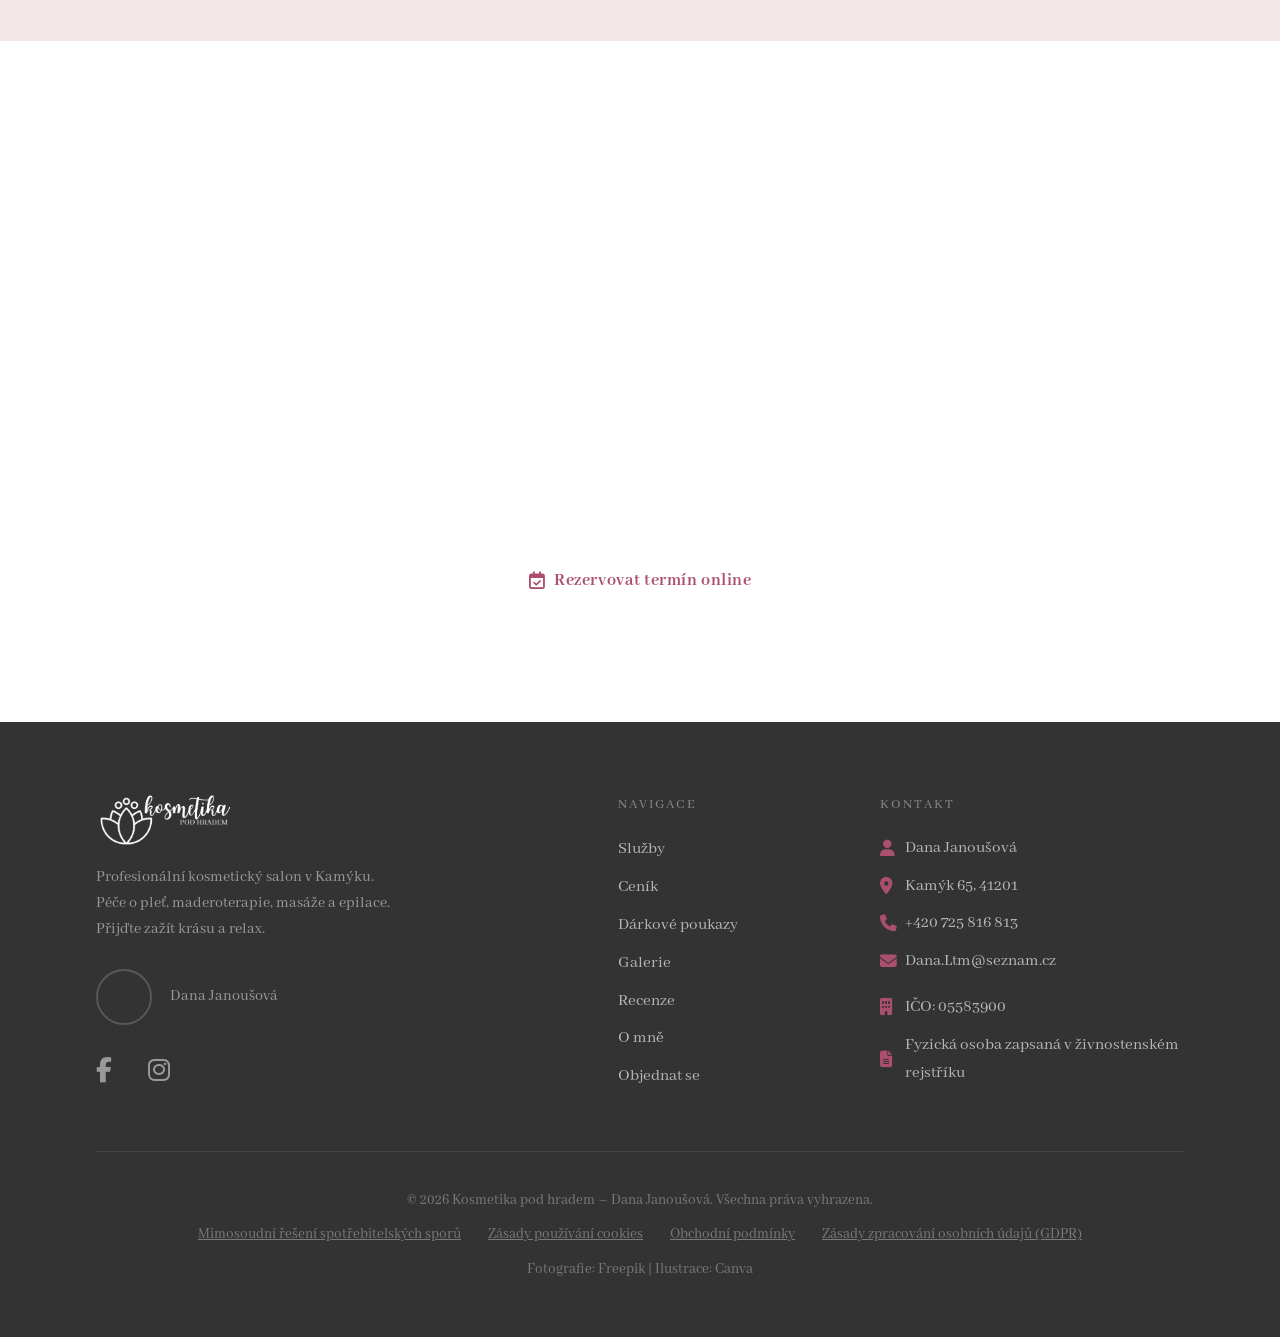
==== commit f2405ba0: "verze7" ====
--- a/index.html
+++ b/index.html
@@ -3,6 +3,8 @@
 <head>
   <meta charset="UTF-8">
   <meta name="viewport" content="width=device-width, initial-scale=1.0">
+
+  <meta name="robots" content="noindex, nofollow">
 
   <!-- SEO: title a description -->
   <title>Kosmetika pod hradem – Dana Janoušová | Kosmetický salon Kamýk</title>
@@ -30,13 +32,19 @@
   <link rel="icon" type="image/svg+xml" href="/favicon.svg">
   <link rel="alternate icon" type="image/png" href="/Obrazky/favicon.png">
 
-  <!-- Fonty Google -->
+  <!-- Preload hero obrázků -->
+  <link rel="preload" as="image" href="Obrazky/Hlavni/Salon2.jpg" media="(min-width: 641px)">
+  <link rel="preload" as="image" href="Obrazky/Hlavni/Salon2%20-%20mobil.jpg" media="(max-width: 640px)">
+
+  <!-- Fonty Google – asynchronně -->
   <link rel="preconnect" href="https://fonts.googleapis.com">
   <link rel="preconnect" href="https://fonts.gstatic.com" crossorigin>
-  <link href="https://fonts.googleapis.com/css2?family=Aboreto&family=Abhaya+Libre:wght@400;500;600;700;800&display=swap" rel="stylesheet">
-
-  <!-- Font Awesome 6 -->
-  <link rel="stylesheet" href="https://cdnjs.cloudflare.com/ajax/libs/font-awesome/6.5.1/css/all.min.css" crossorigin="anonymous" referrerpolicy="no-referrer">
+  <link rel="preload" as="style" href="https://fonts.googleapis.com/css2?family=Aboreto&family=Abhaya+Libre:wght@400;500;600;700;800&display=swap" onload="this.onload=null;this.rel='stylesheet'">
+  <noscript><link href="https://fonts.googleapis.com/css2?family=Aboreto&family=Abhaya+Libre:wght@400;500;600;700;800&display=swap" rel="stylesheet"></noscript>
+
+  <!-- Font Awesome 6 – asynchronně -->
+  <link rel="preload" as="style" href="https://cdnjs.cloudflare.com/ajax/libs/font-awesome/6.5.1/css/all.min.css" crossorigin="anonymous" referrerpolicy="no-referrer" onload="this.onload=null;this.rel='stylesheet'">
+  <noscript><link rel="stylesheet" href="https://cdnjs.cloudflare.com/ajax/libs/font-awesome/6.5.1/css/all.min.css" crossorigin="anonymous" referrerpolicy="no-referrer"></noscript>
 
   <!-- Hlavní stylesheet -->
   <link rel="stylesheet" href="css/style.css">
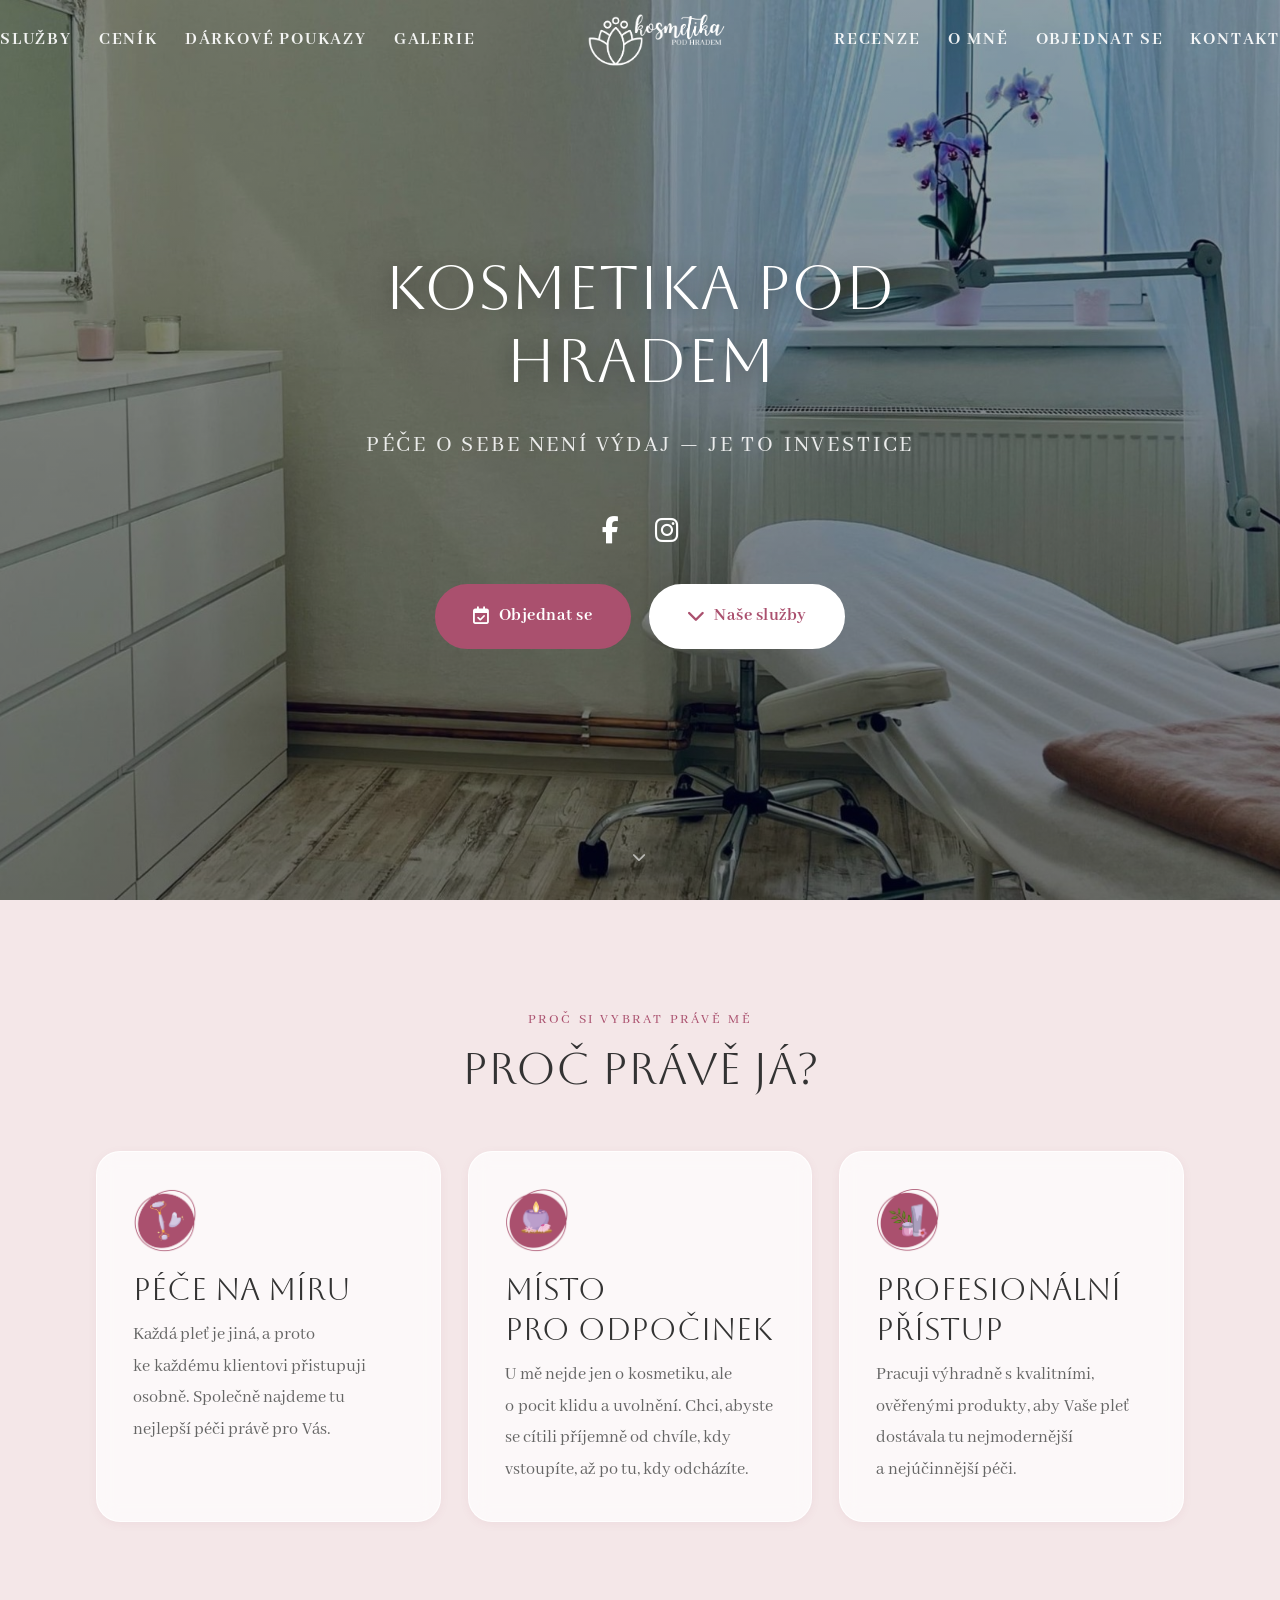
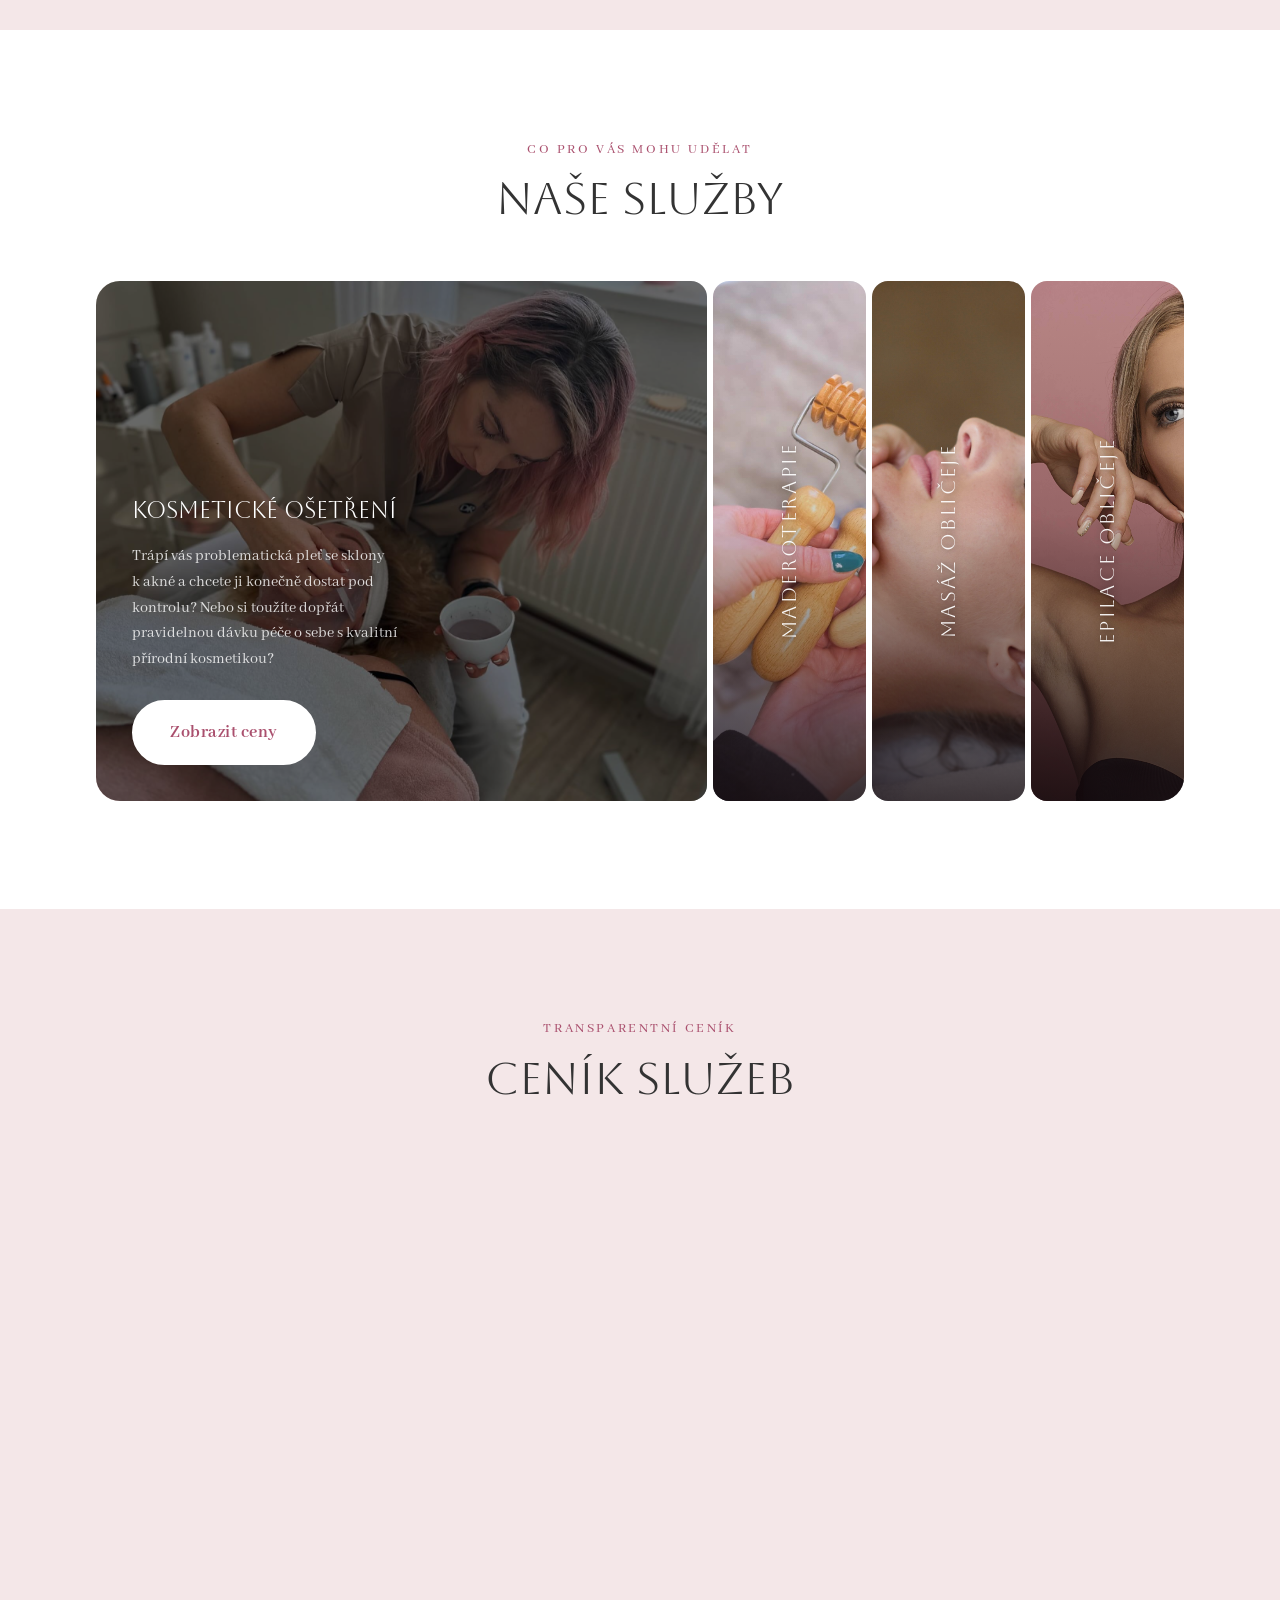
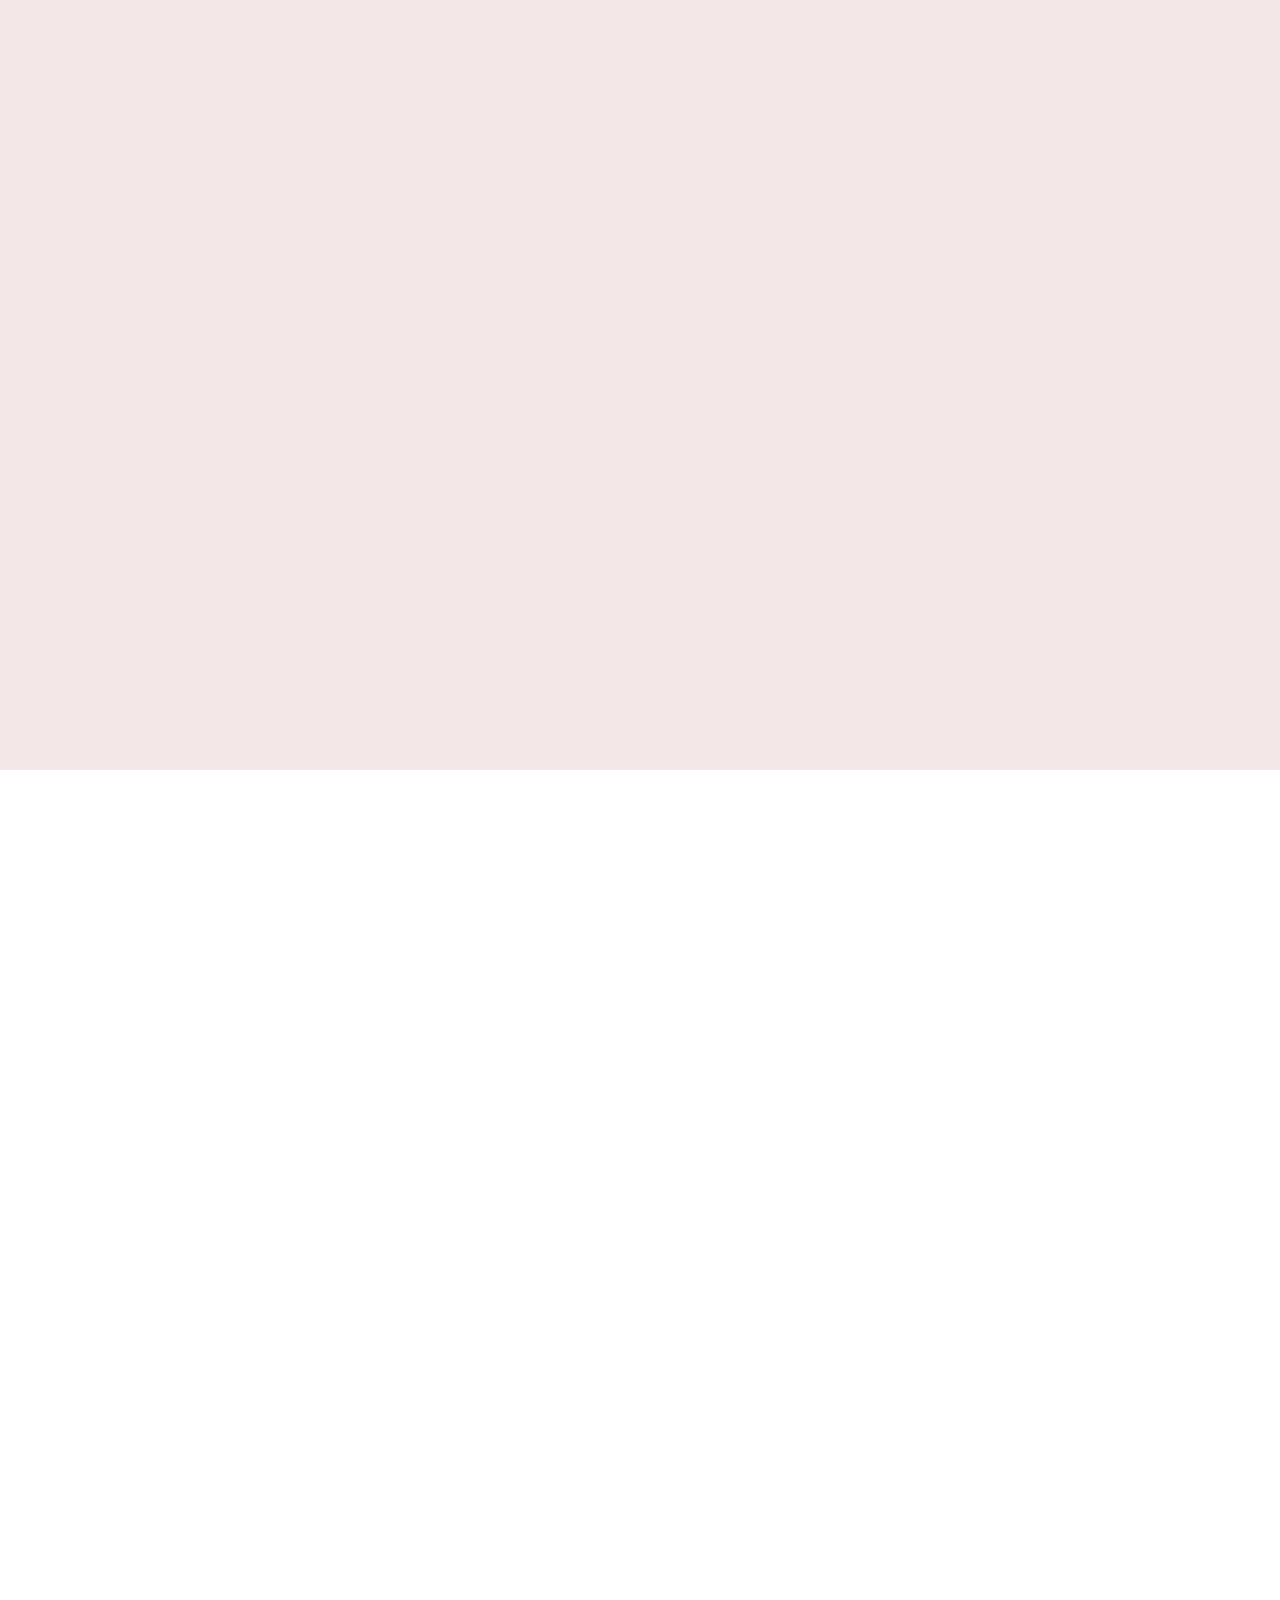
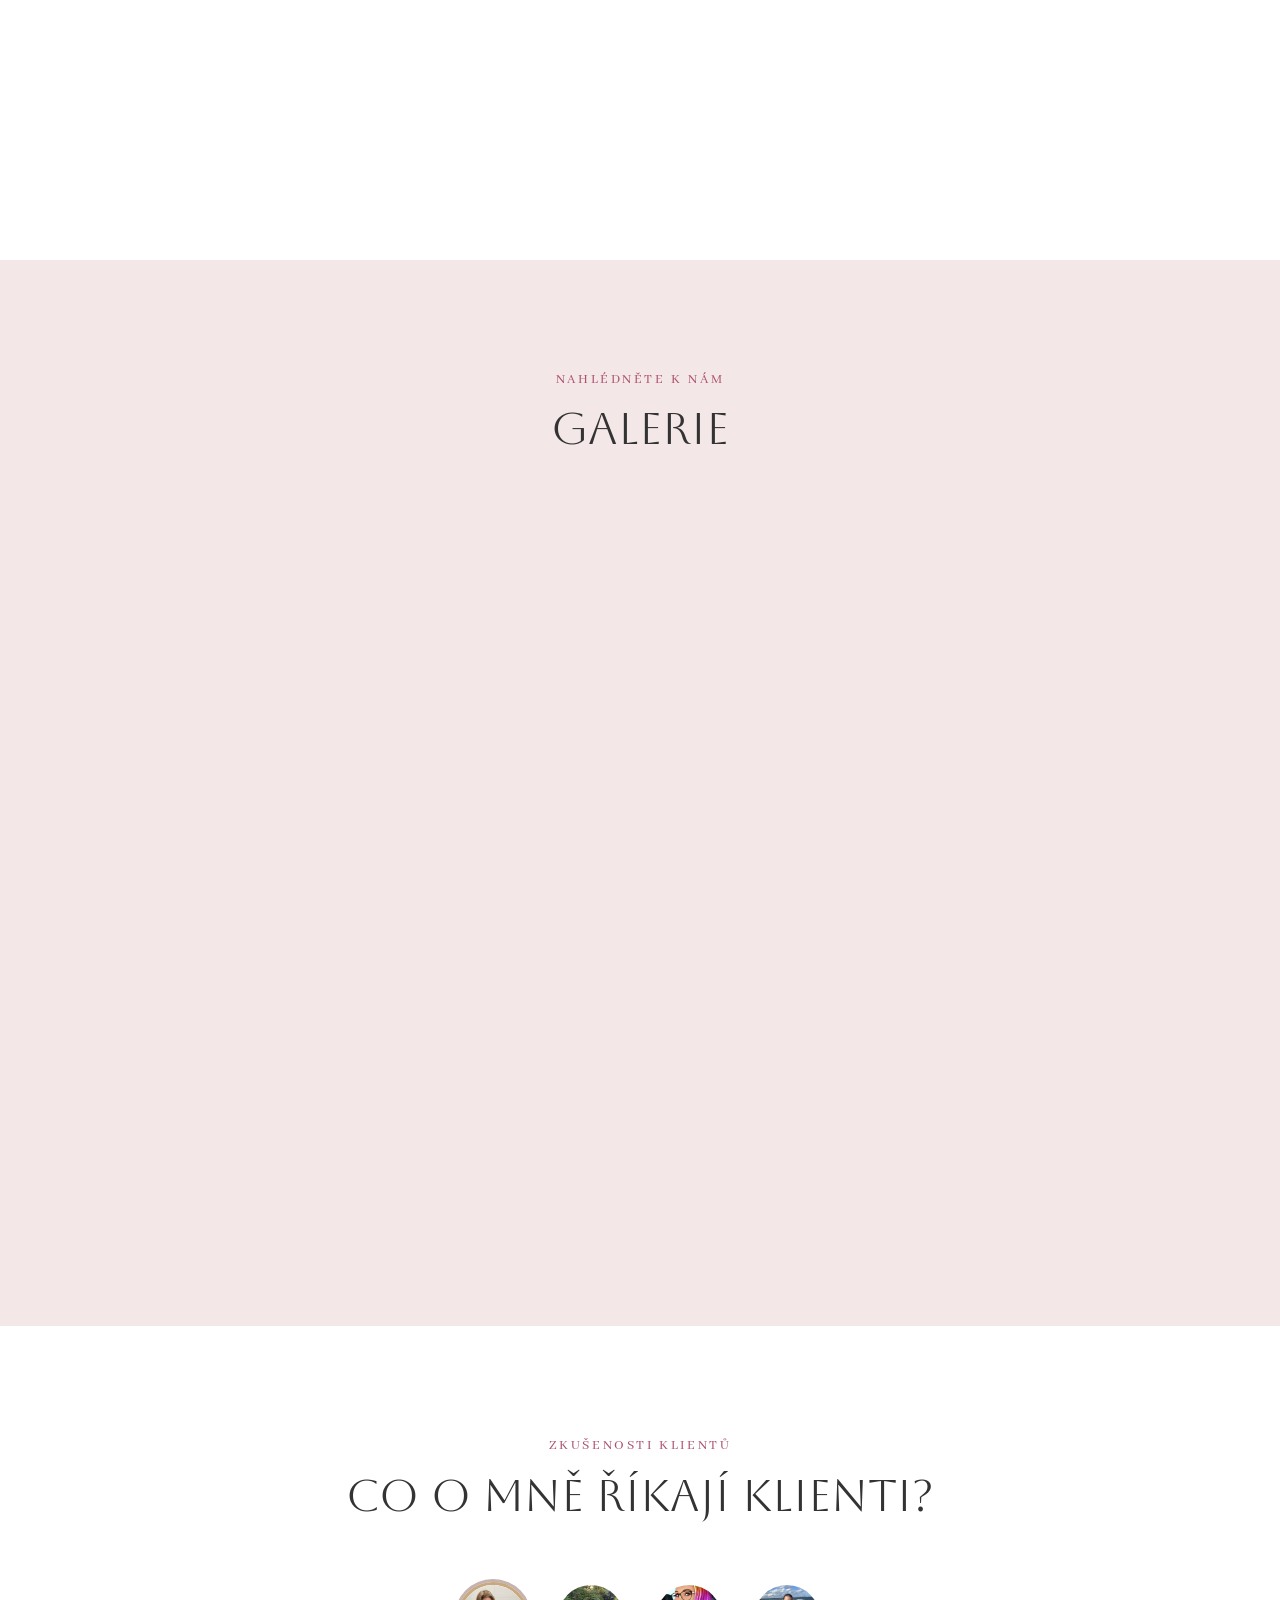
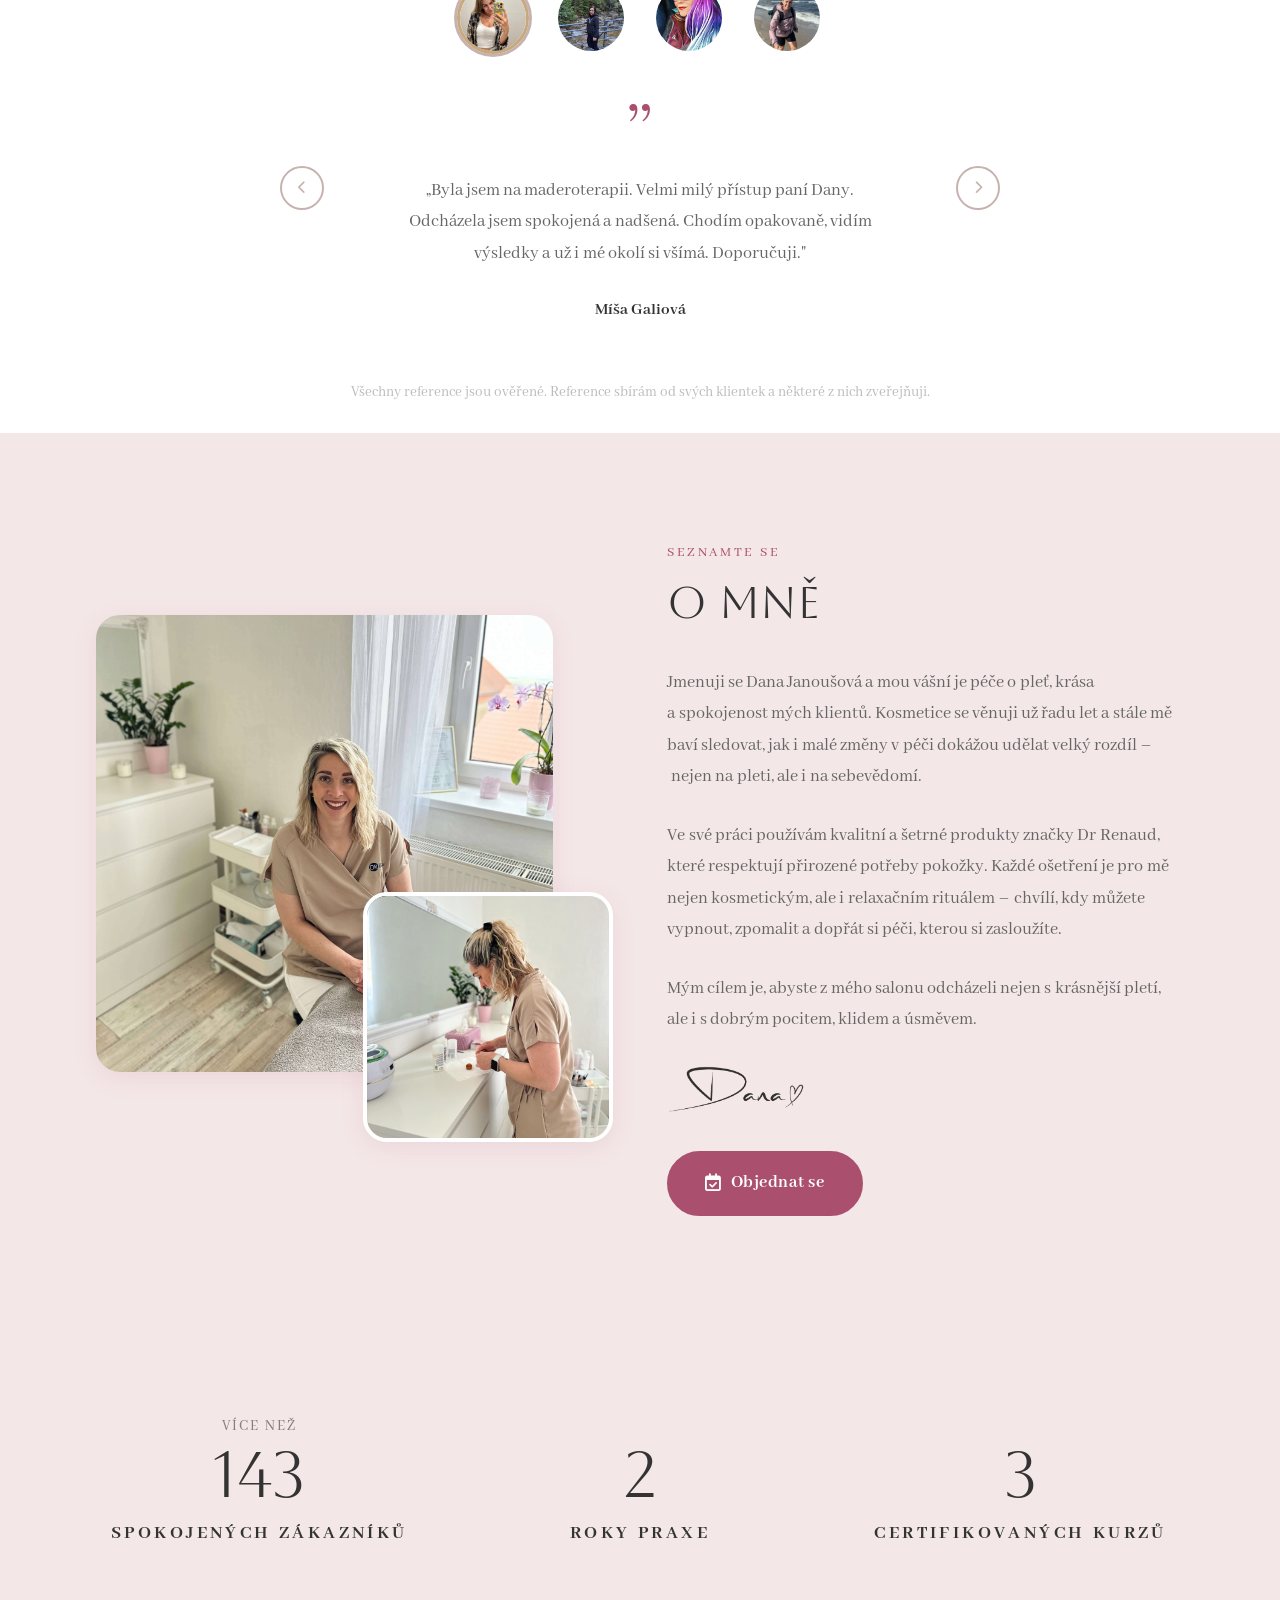
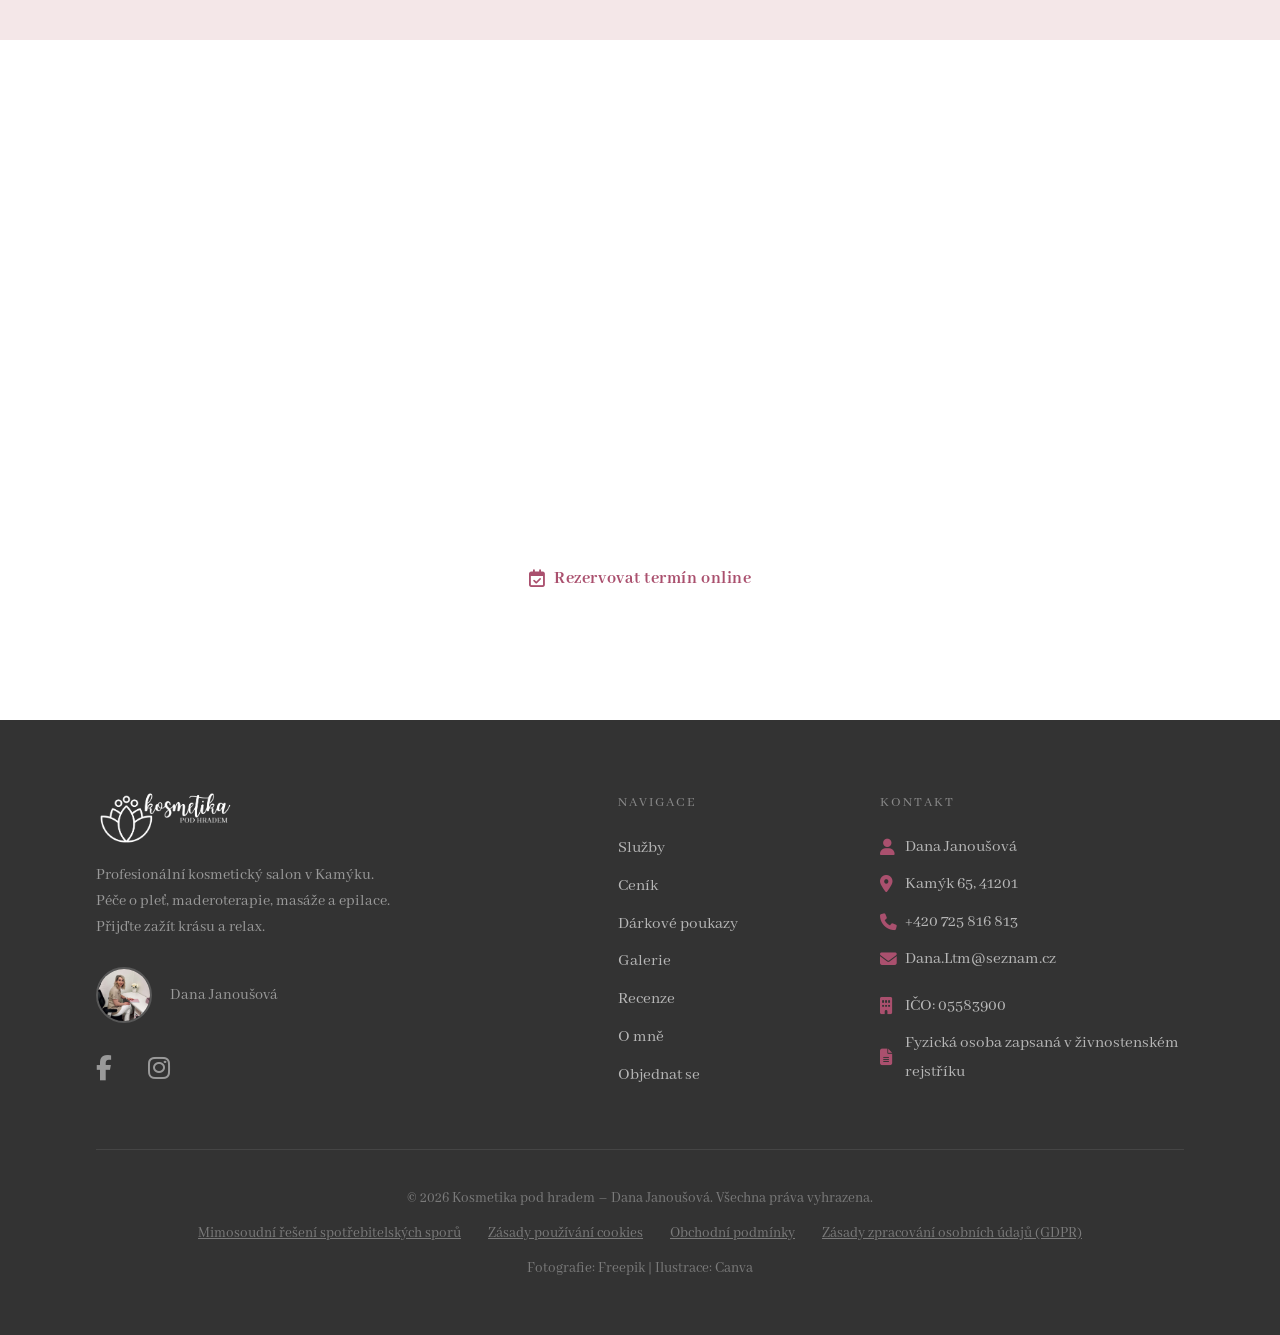
==== commit dd7053b9: "verze8" ====
--- a/index.html
+++ b/index.html
@@ -541,7 +541,7 @@
             </p>
 
             <div class="poukaz-info-box">
-              <h4><i class="fa-solid fa-list-check" aria-hidden="true" style="margin-right:.4rem"></i>Na jaké služby lze poukaz využít?</h4>
+              <h3><i class="fa-solid fa-list-check" aria-hidden="true" style="margin-right:.4rem"></i>Na jaké služby lze poukaz využít?</h3>
               <ul class="darkove-poukazy-list" role="list">
                 <li><i class="fa-solid fa-check" aria-hidden="true"></i> Kosmetické ošetření</li>
                 <li><i class="fa-solid fa-check" aria-hidden="true"></i> Maderoterapie</li>
@@ -551,7 +551,7 @@
             </div>
 
             <div class="poukaz-info-box">
-              <h4><i class="fa-solid fa-phone" aria-hidden="true" style="margin-right:.4rem"></i>Jak poukaz získat?</h4>
+              <h3><i class="fa-solid fa-phone" aria-hidden="true" style="margin-right:.4rem"></i>Jak poukaz získat?</h3>
               <p>
                 Stačí zavolat na telefonní číslo
                 <a href="tel:+420725816813" style="color:var(--clr-accent);font-weight:700;">+420&nbsp;725&nbsp;816&nbsp;813</a>
--- a/css/style.css
+++ b/css/style.css
@@ -623,7 +623,7 @@
   padding: var(--sp-3) var(--sp-4);
   margin-bottom: var(--sp-4);
 }
-.poukaz-info-box h4 { font-family: var(--font-body); font-size: 0.85rem; text-transform: uppercase; letter-spacing: 0.1em; color: var(--clr-accent); margin-bottom: var(--sp-1); }
+.poukaz-info-box h3 { font-family: var(--font-body); font-size: 0.85rem; text-transform: uppercase; letter-spacing: 0.1em; color: var(--clr-accent); margin-bottom: var(--sp-1); }
 .poukaz-info-box p { font-size: 1rem; color: var(--clr-text); max-width: none; }
 
 /* --------------------------------------------------------------------------
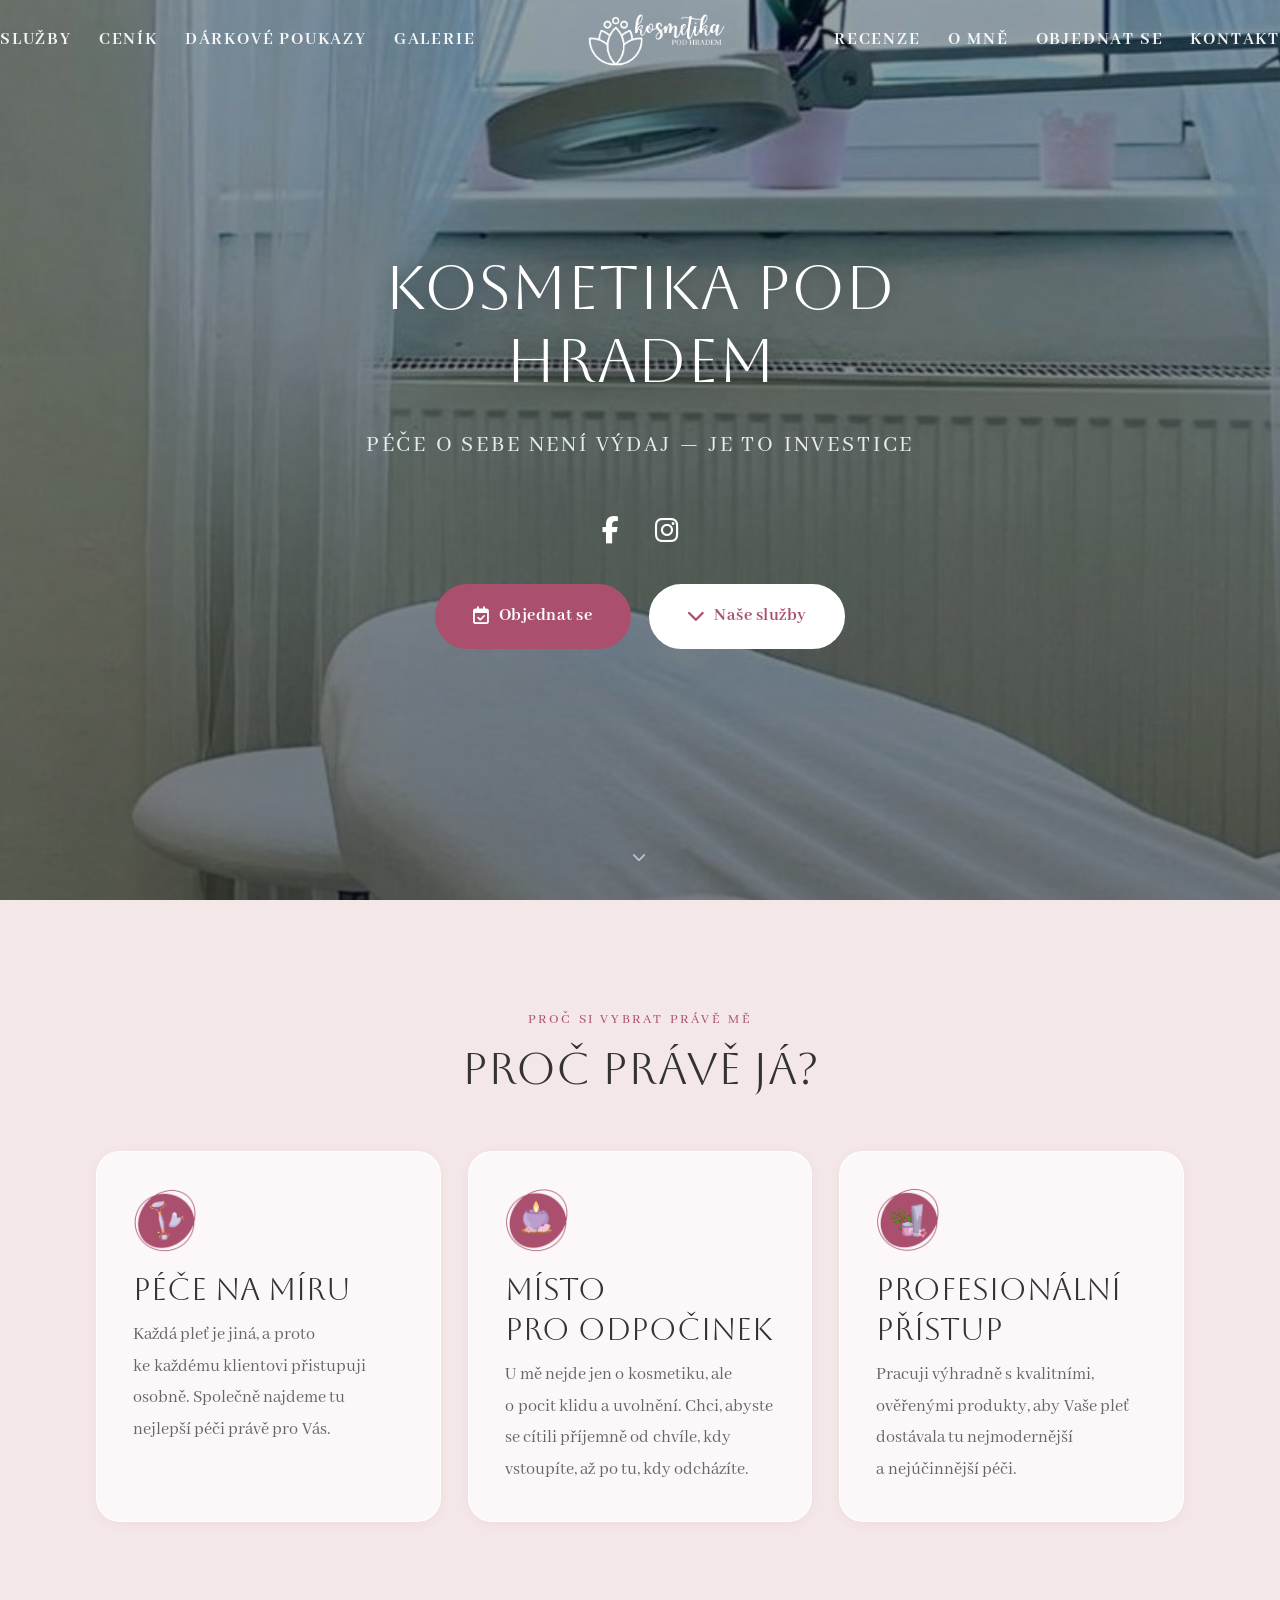
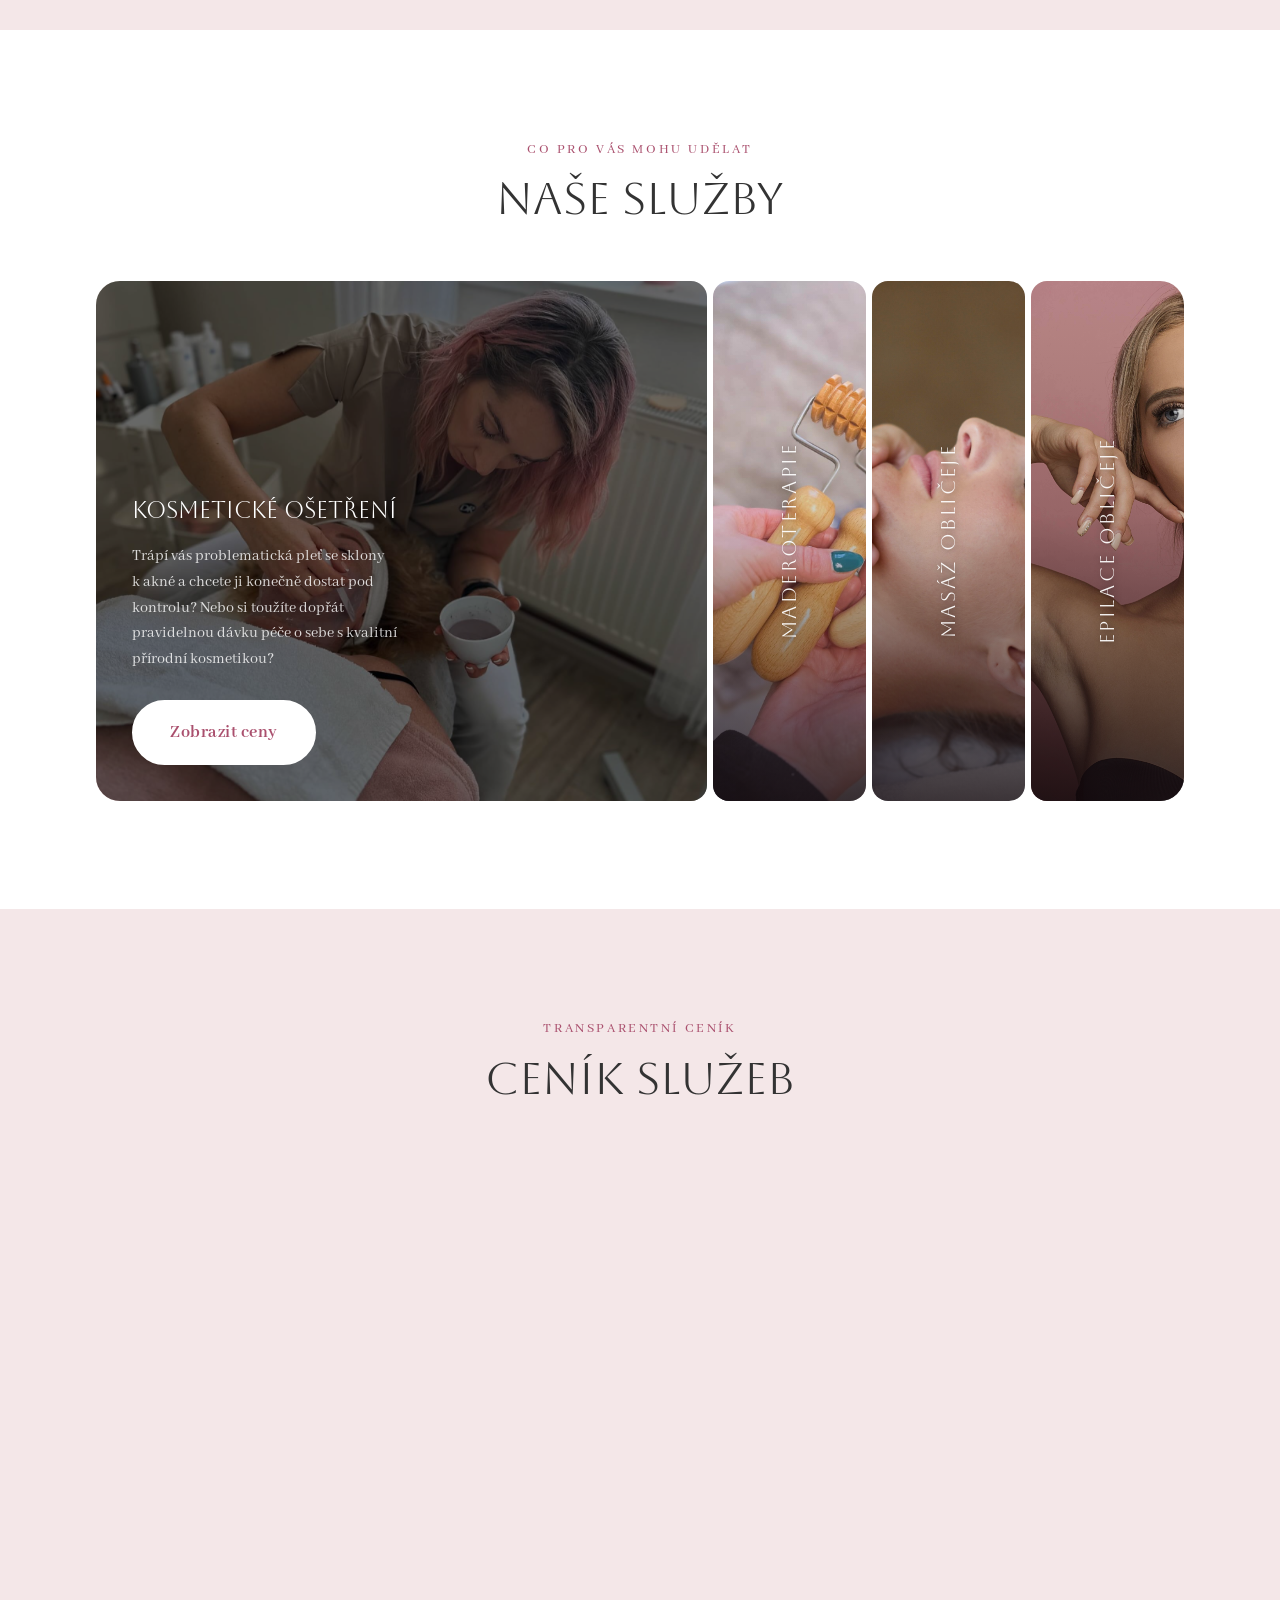
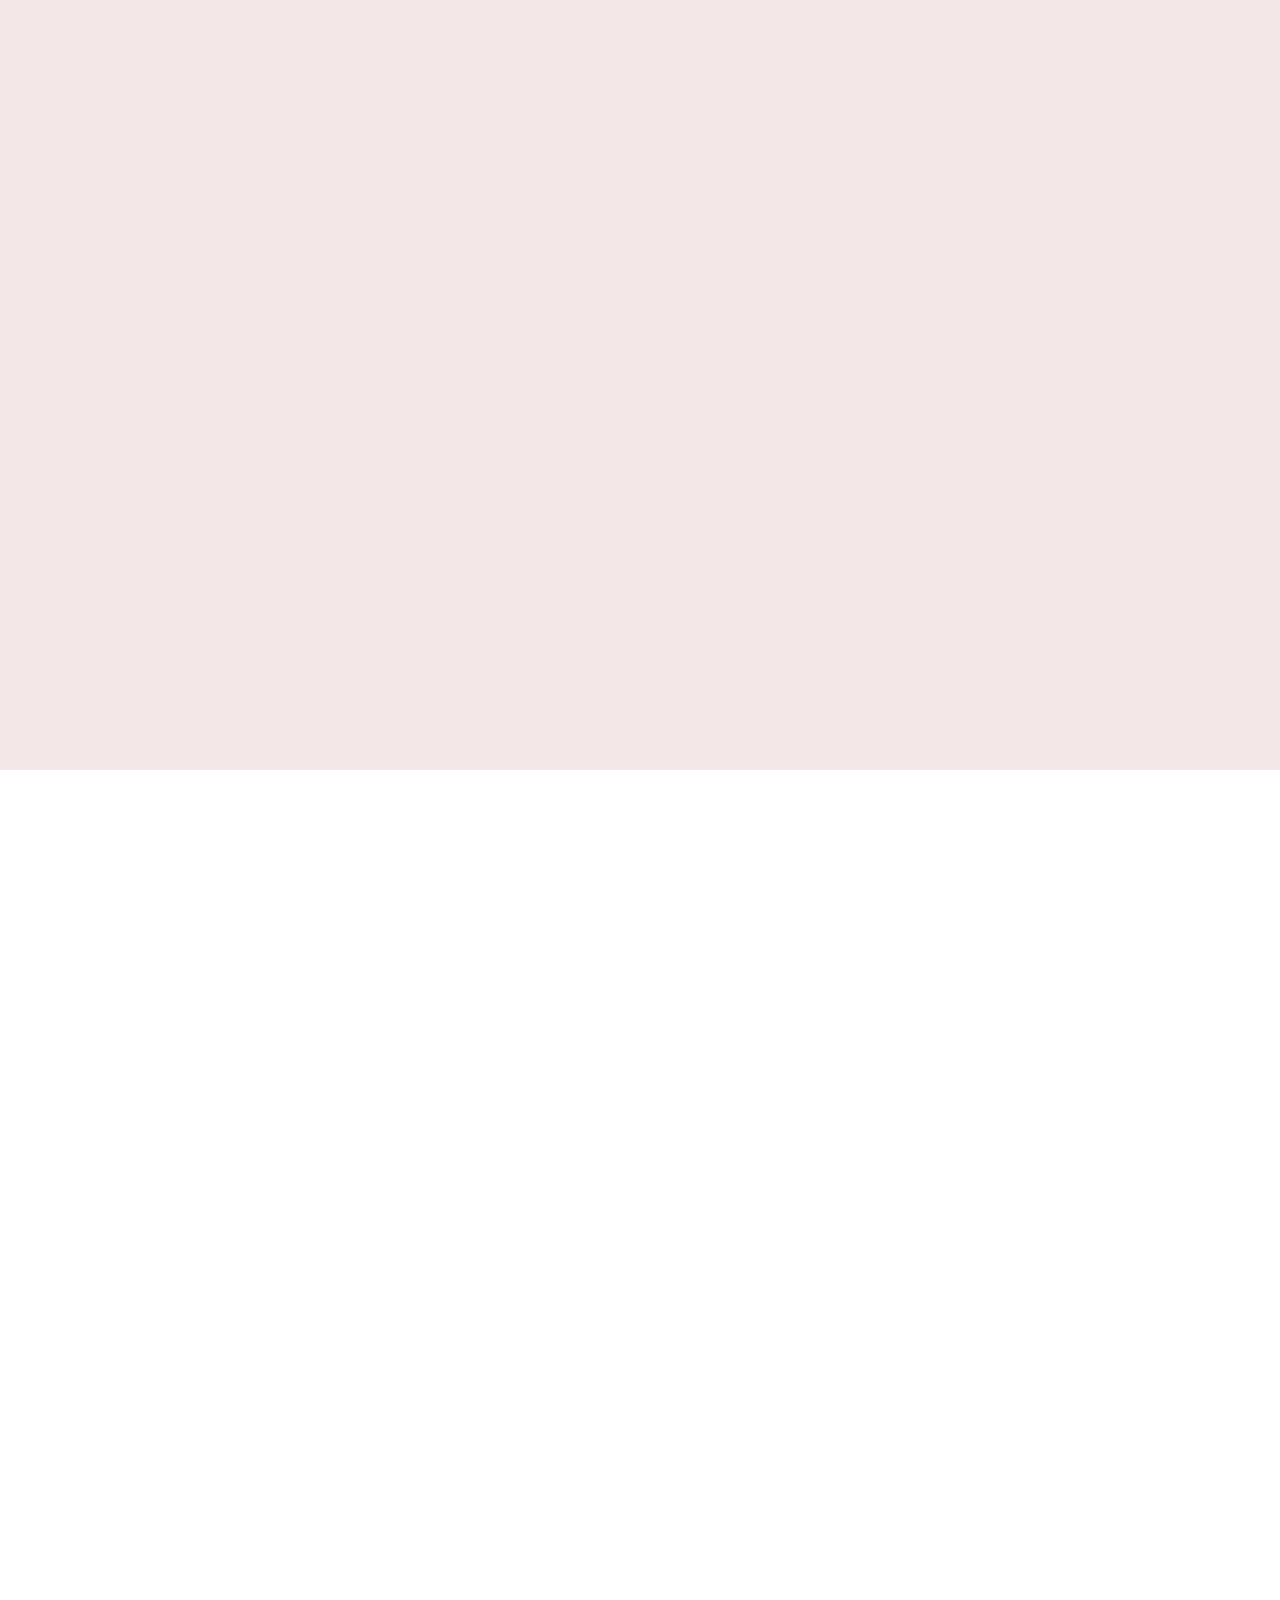
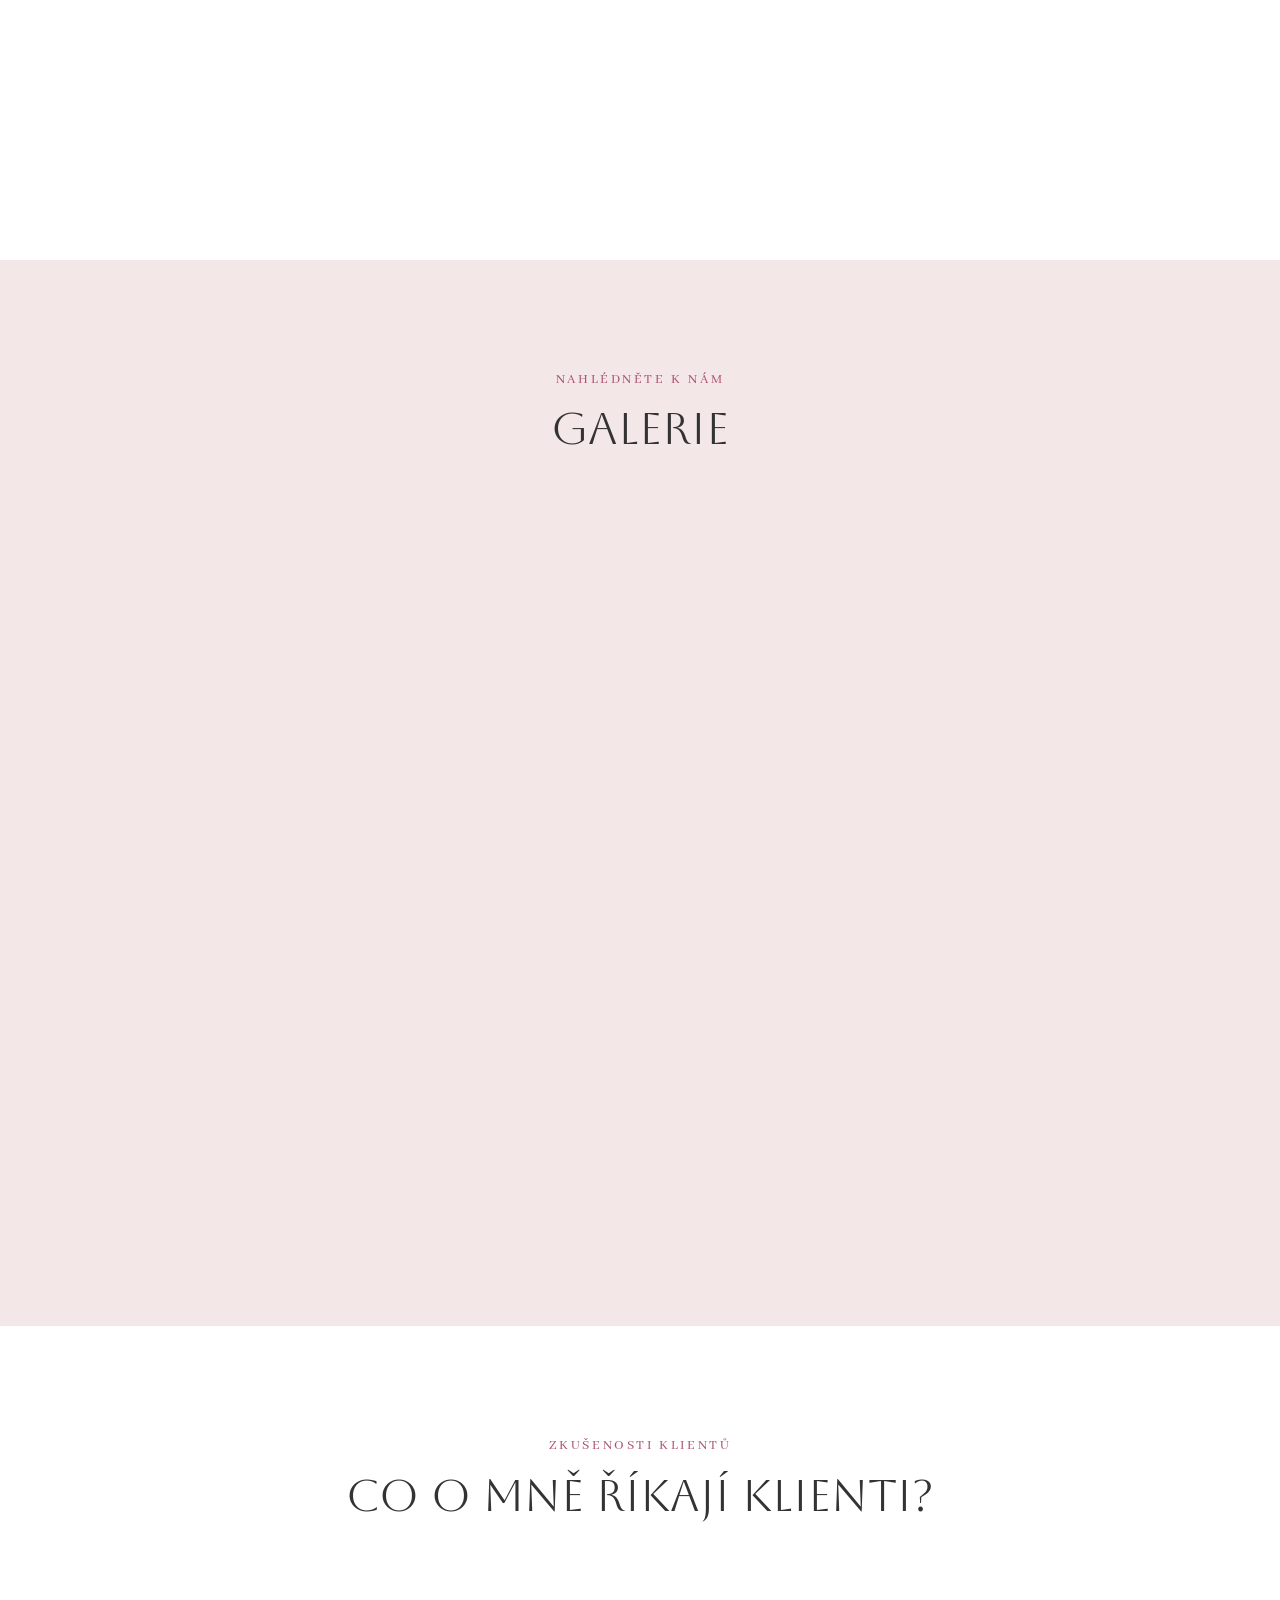
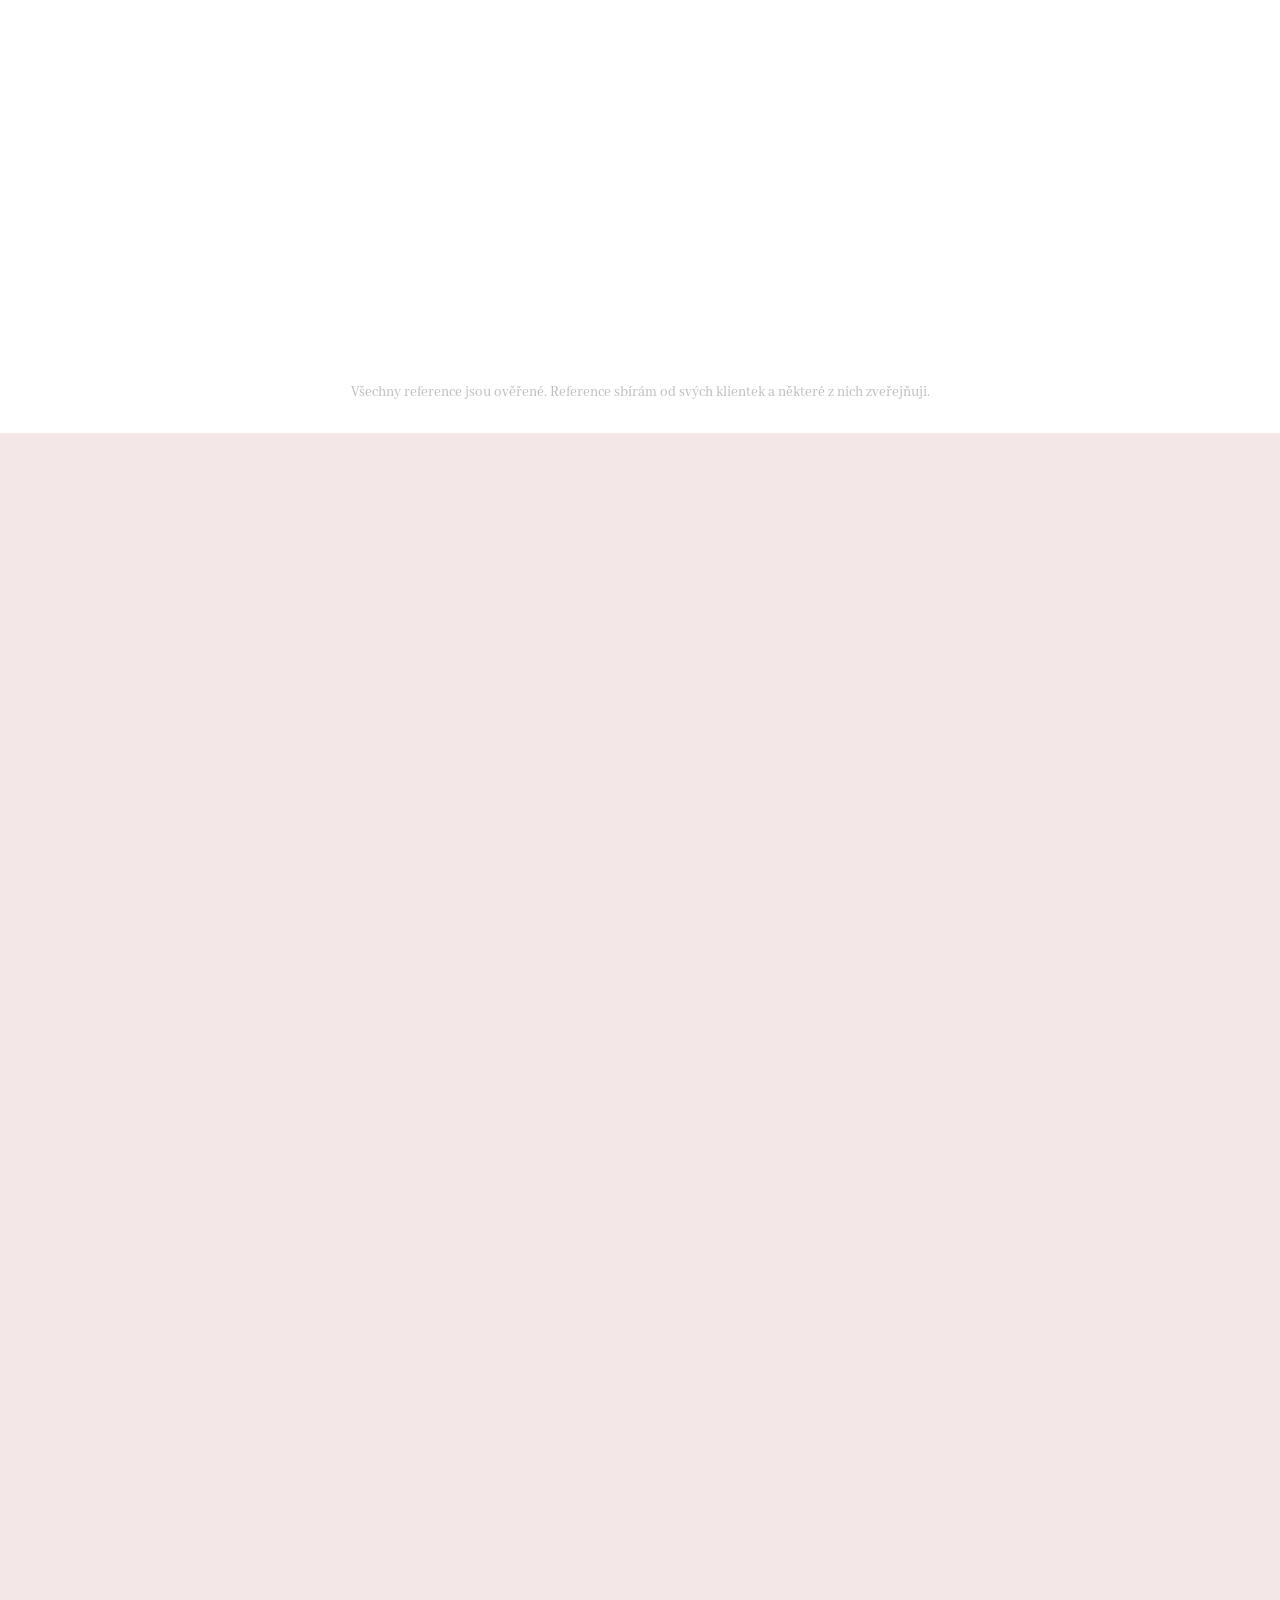
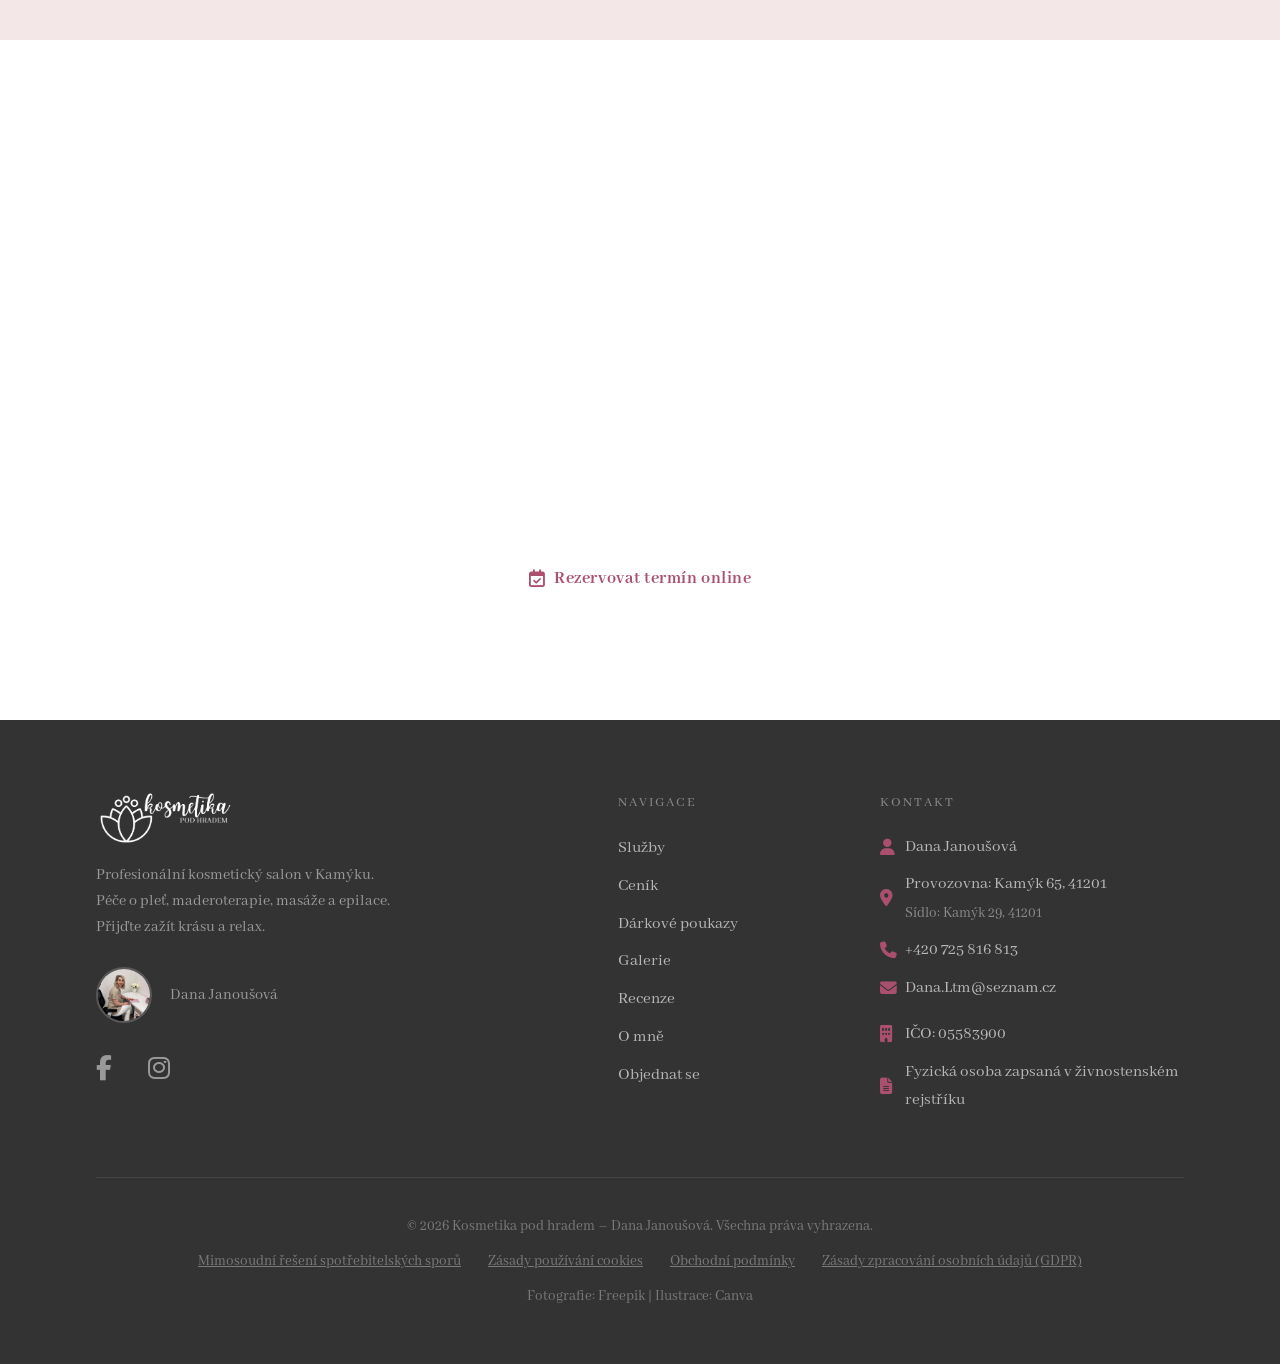
==== commit 6d0bdc46: "obchodní podmínky" ====
--- a/index.html
+++ b/index.html
@@ -899,7 +899,10 @@
           </div>
           <div class="footer-contact-line">
             <i class="fa-solid fa-location-dot" aria-hidden="true"></i>
-            <address style="font-style:normal;">Kamýk 65, 41201</address>
+            <address style="font-style:normal;">
+              <a href="https://maps.app.goo.gl/ysEH3Fm4JaCG6psz8" target="_blank" rel="noopener" style="color:rgba(255,255,255,0.65);">Provozovna: Kamýk 65, 41201</a><br>
+              <span style="font-size:0.82rem;opacity:0.65;">Sídlo: Kamýk 29, 41201</span>
+            </address>
           </div>
           <div class="footer-contact-line">
             <i class="fa-solid fa-phone" aria-hidden="true"></i>
@@ -929,7 +932,7 @@
         <div style="display:flex;flex-wrap:wrap;justify-content:center;gap:0.5rem 1.5rem;">
           <p class="footer-ico"><a href="mimosoudni-reseni.html" style="color:inherit;text-decoration:underline;">Mimosoudní řešení spotřebitelských sporů</a></p>
           <p class="footer-ico"><a href="cookies.html" style="color:inherit;text-decoration:underline;">Zásady používání cookies</a></p>
-          <p class="footer-ico"><a href="#" style="color:inherit;text-decoration:underline;">Obchodní podmínky</a></p>
+          <p class="footer-ico"><a href="/obchodni-podminky" style="color:inherit;text-decoration:underline;">Obchodní podmínky</a></p>
           <p class="footer-ico"><a href="#" style="color:inherit;text-decoration:underline;">Zásady zpracování osobních údajů (GDPR)</a></p>
         </div>
         <!-- Řádek 3 -->
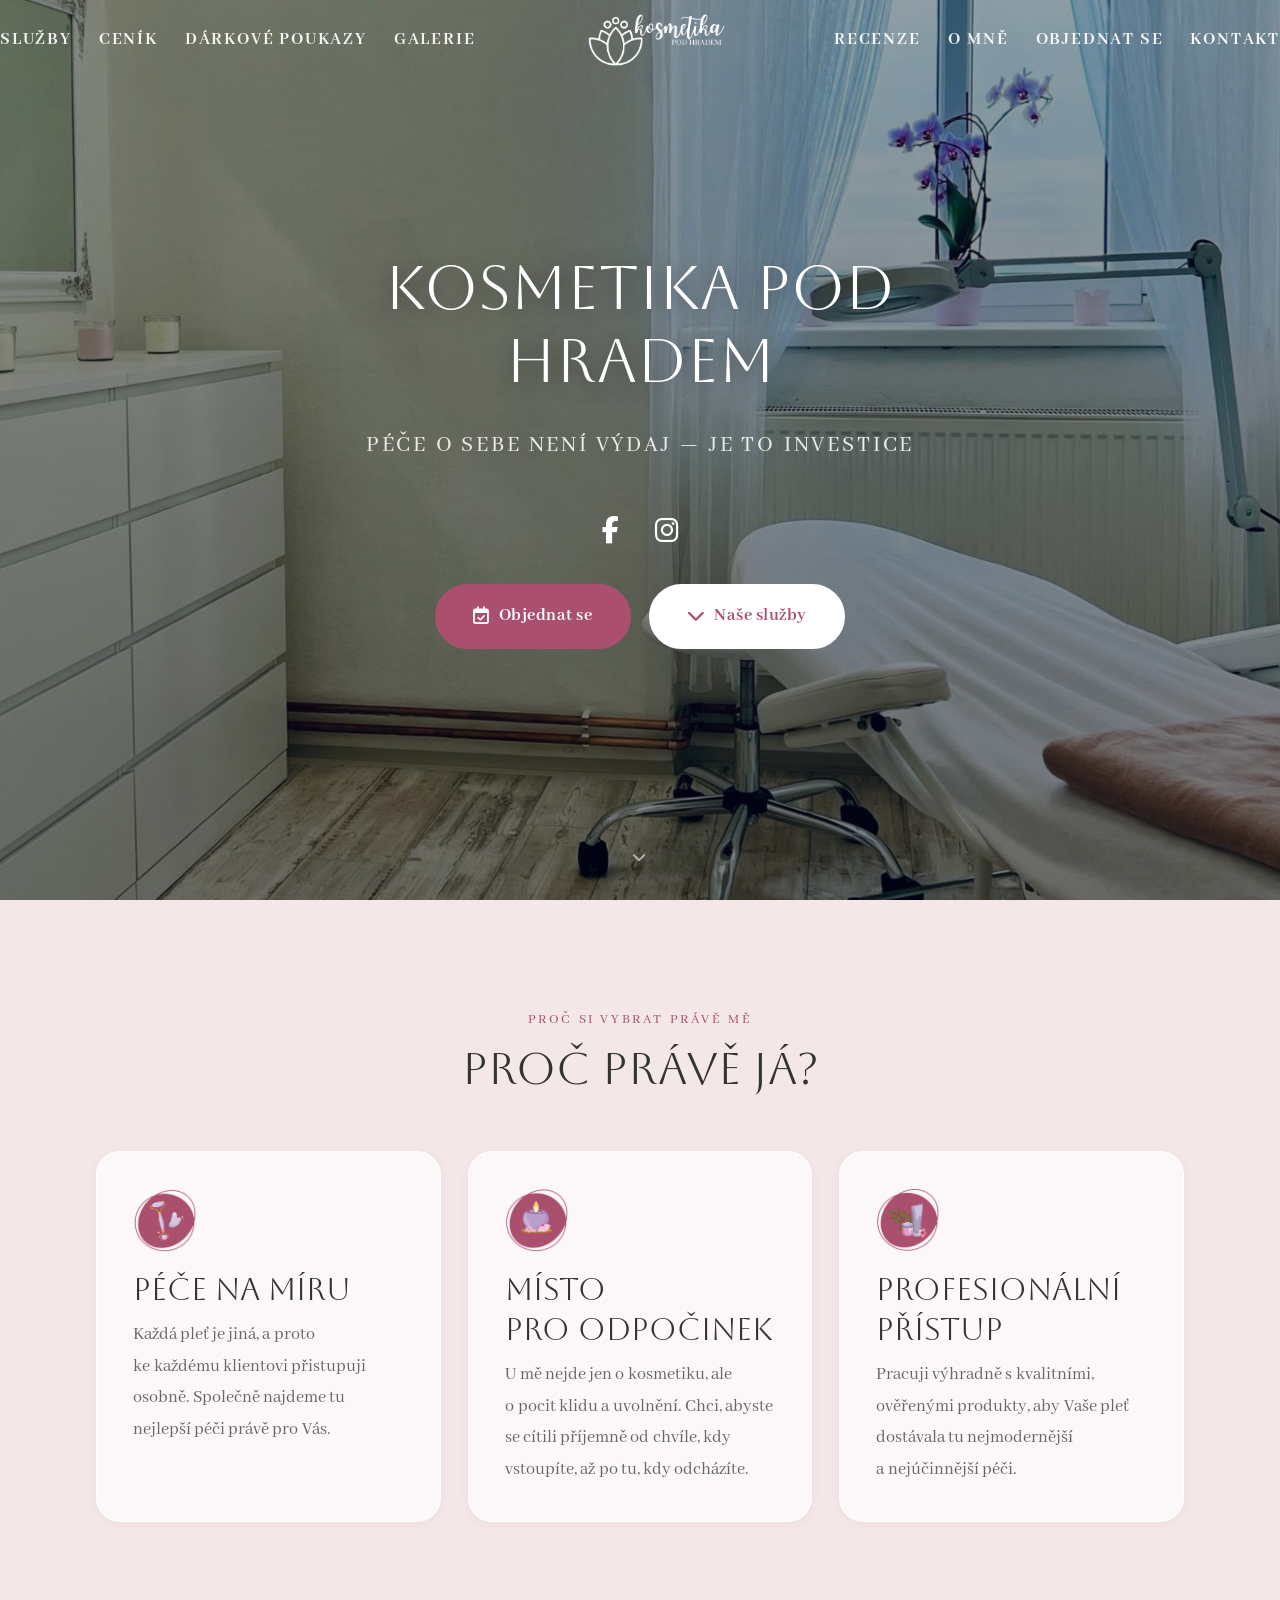
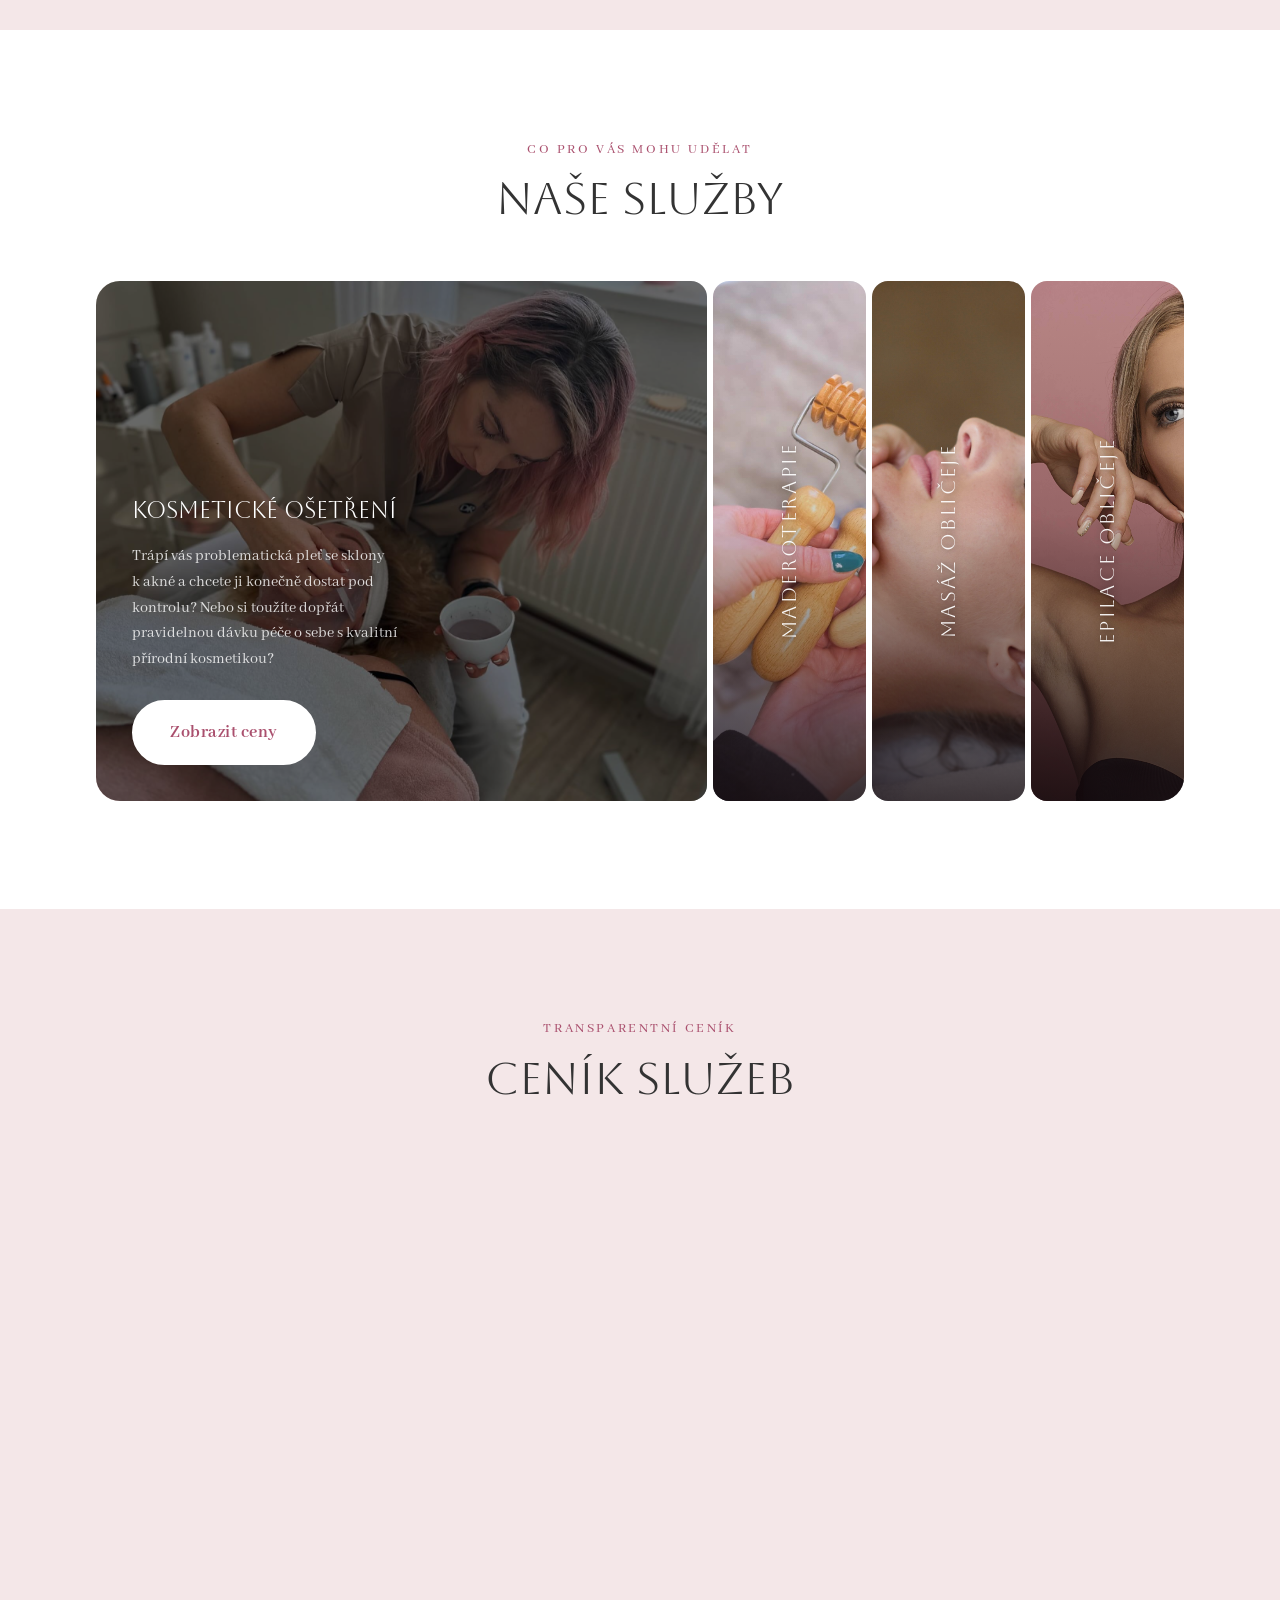
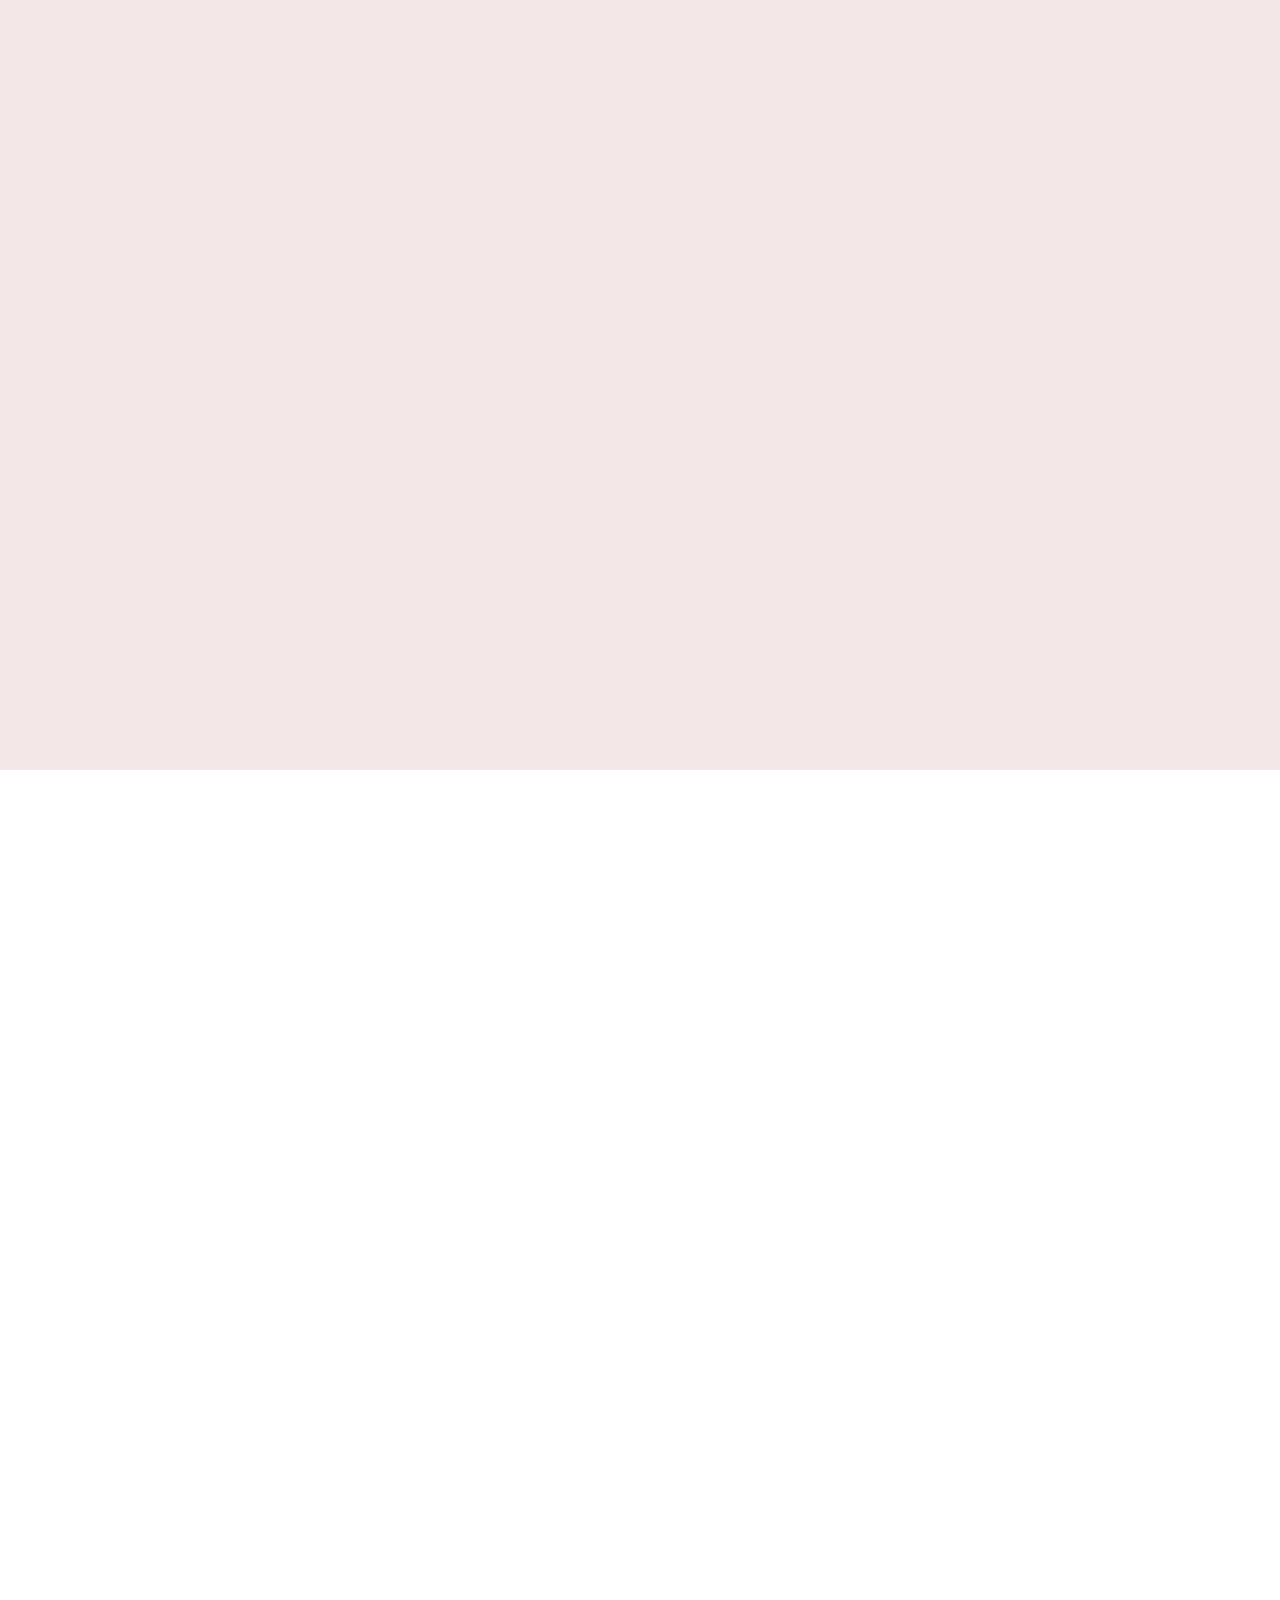
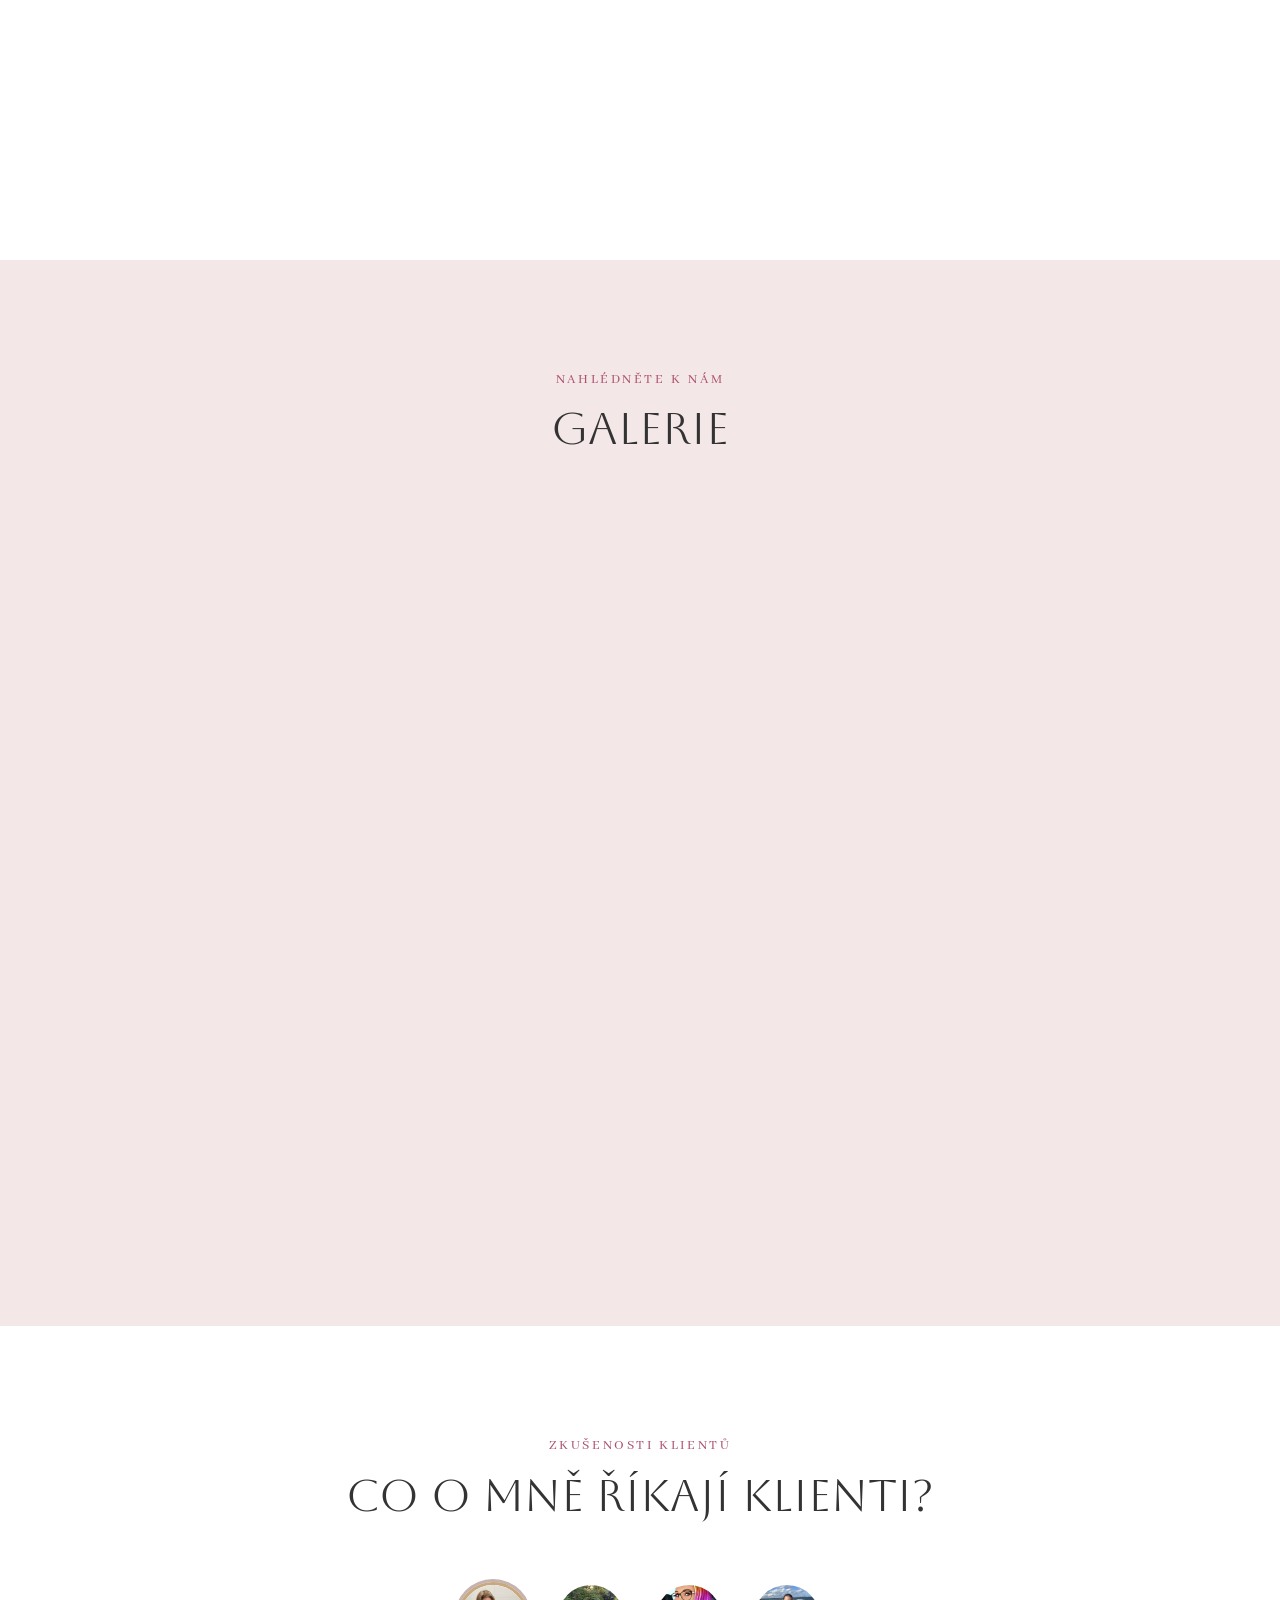
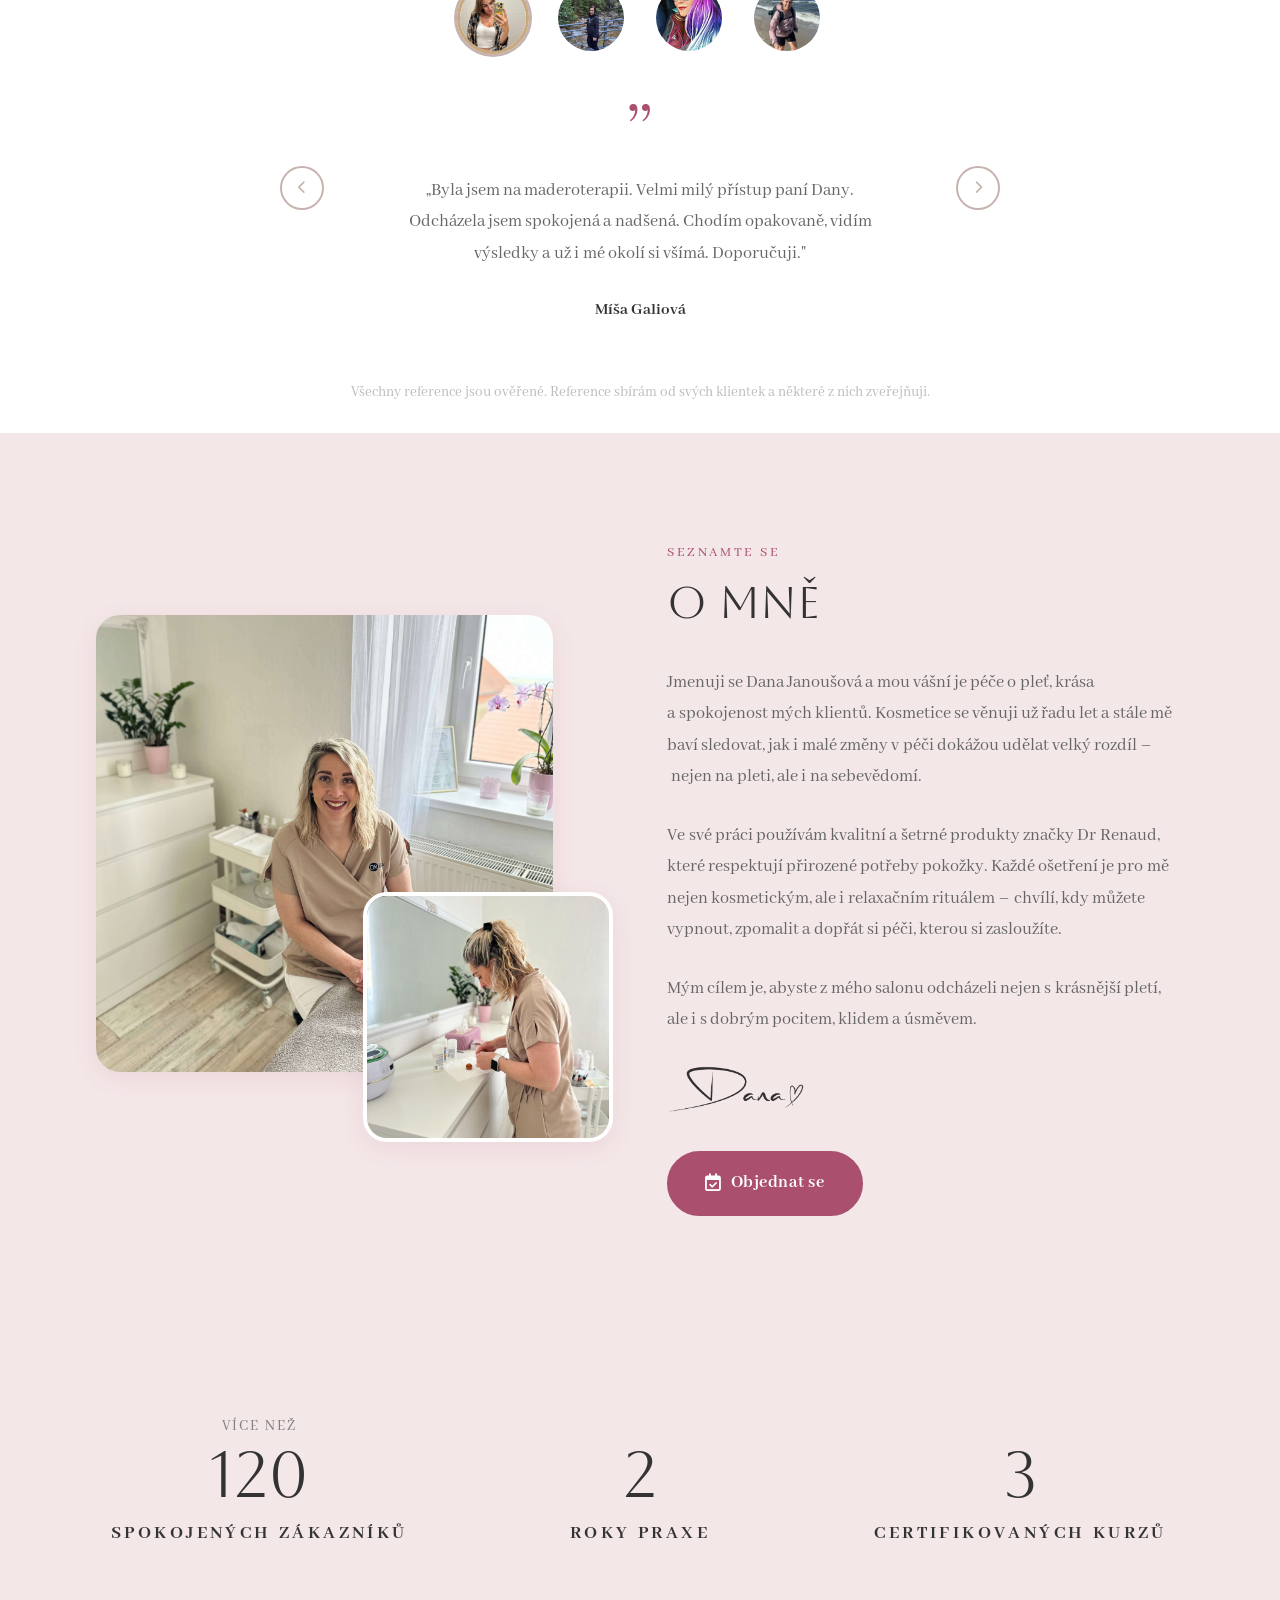
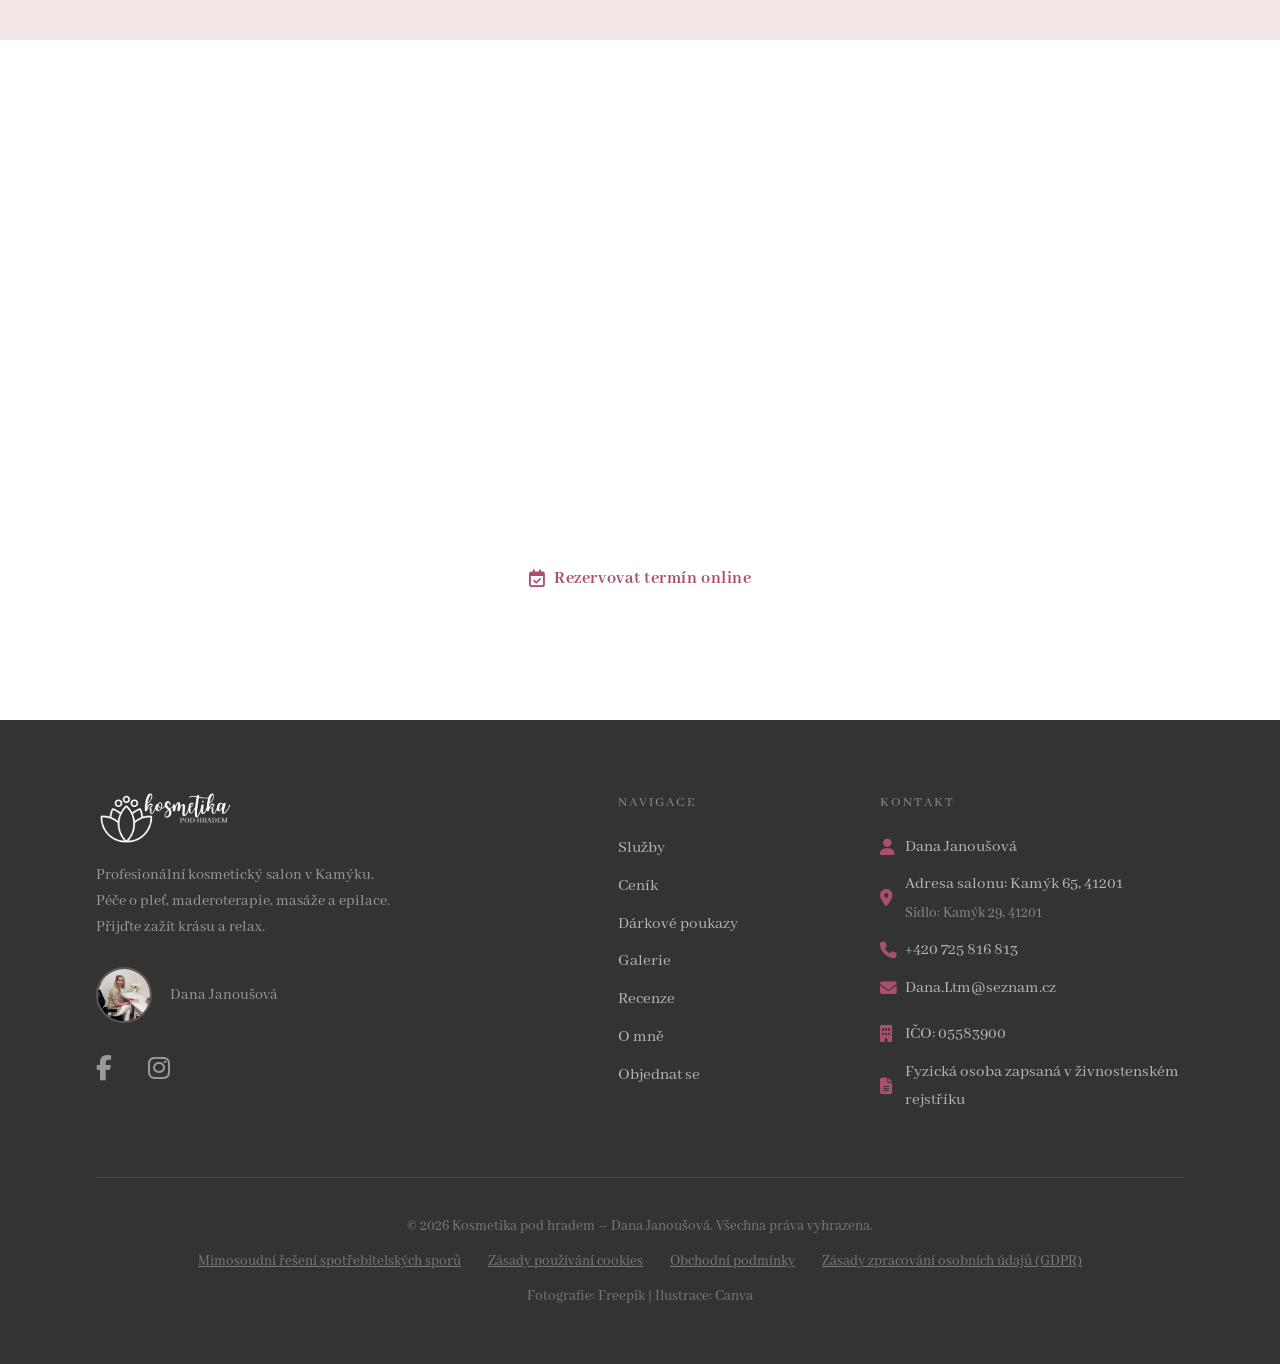
==== commit 77492e44: "verze9" ====
--- a/index.html
+++ b/index.html
@@ -250,7 +250,7 @@
             <div class="proc-ja-card-body">
               <img
                 class="proc-ja-card-icon-img"
-                src="Obrazky/Proc_ja/Péče na míru.png"
+                src="Obrazky/Proc_ja/pece_na_miru.png"
                 alt="Péče na míru"
                 loading="lazy">
               <h3>Péče na&nbsp;míru</h3>
@@ -266,7 +266,7 @@
             <div class="proc-ja-card-body">
               <img
                 class="proc-ja-card-icon-img"
-                src="Obrazky/Proc_ja/Místo pro odpočinek.png"
+                src="Obrazky/Proc_ja/misto_pro_odpocinck.png"
                 alt="Místo pro odpočinek"
                 loading="lazy">
               <h3>Místo pro&nbsp;odpočinek</h3>
@@ -283,7 +283,7 @@
             <div class="proc-ja-card-body">
               <img
                 class="proc-ja-card-icon-img"
-                src="Obrazky/Proc_ja/Profesionální přístup.png"
+                src="Obrazky/Proc_ja/profesionalni_pristup.png"
                 alt="Profesionální přístup"
                 loading="lazy">
               <h3>Profesionální přístup</h3>
@@ -900,7 +900,7 @@
           <div class="footer-contact-line">
             <i class="fa-solid fa-location-dot" aria-hidden="true"></i>
             <address style="font-style:normal;">
-              <a href="https://maps.app.goo.gl/ysEH3Fm4JaCG6psz8" target="_blank" rel="noopener" style="color:rgba(255,255,255,0.65);">Provozovna: Kamýk 65, 41201</a><br>
+              <a href="https://maps.app.goo.gl/ysEH3Fm4JaCG6psz8" target="_blank" rel="noopener">Adresa salonu: Kamýk 65, 41201</a><br>
               <span style="font-size:0.82rem;opacity:0.65;">Sídlo: Kamýk 29, 41201</span>
             </address>
           </div>
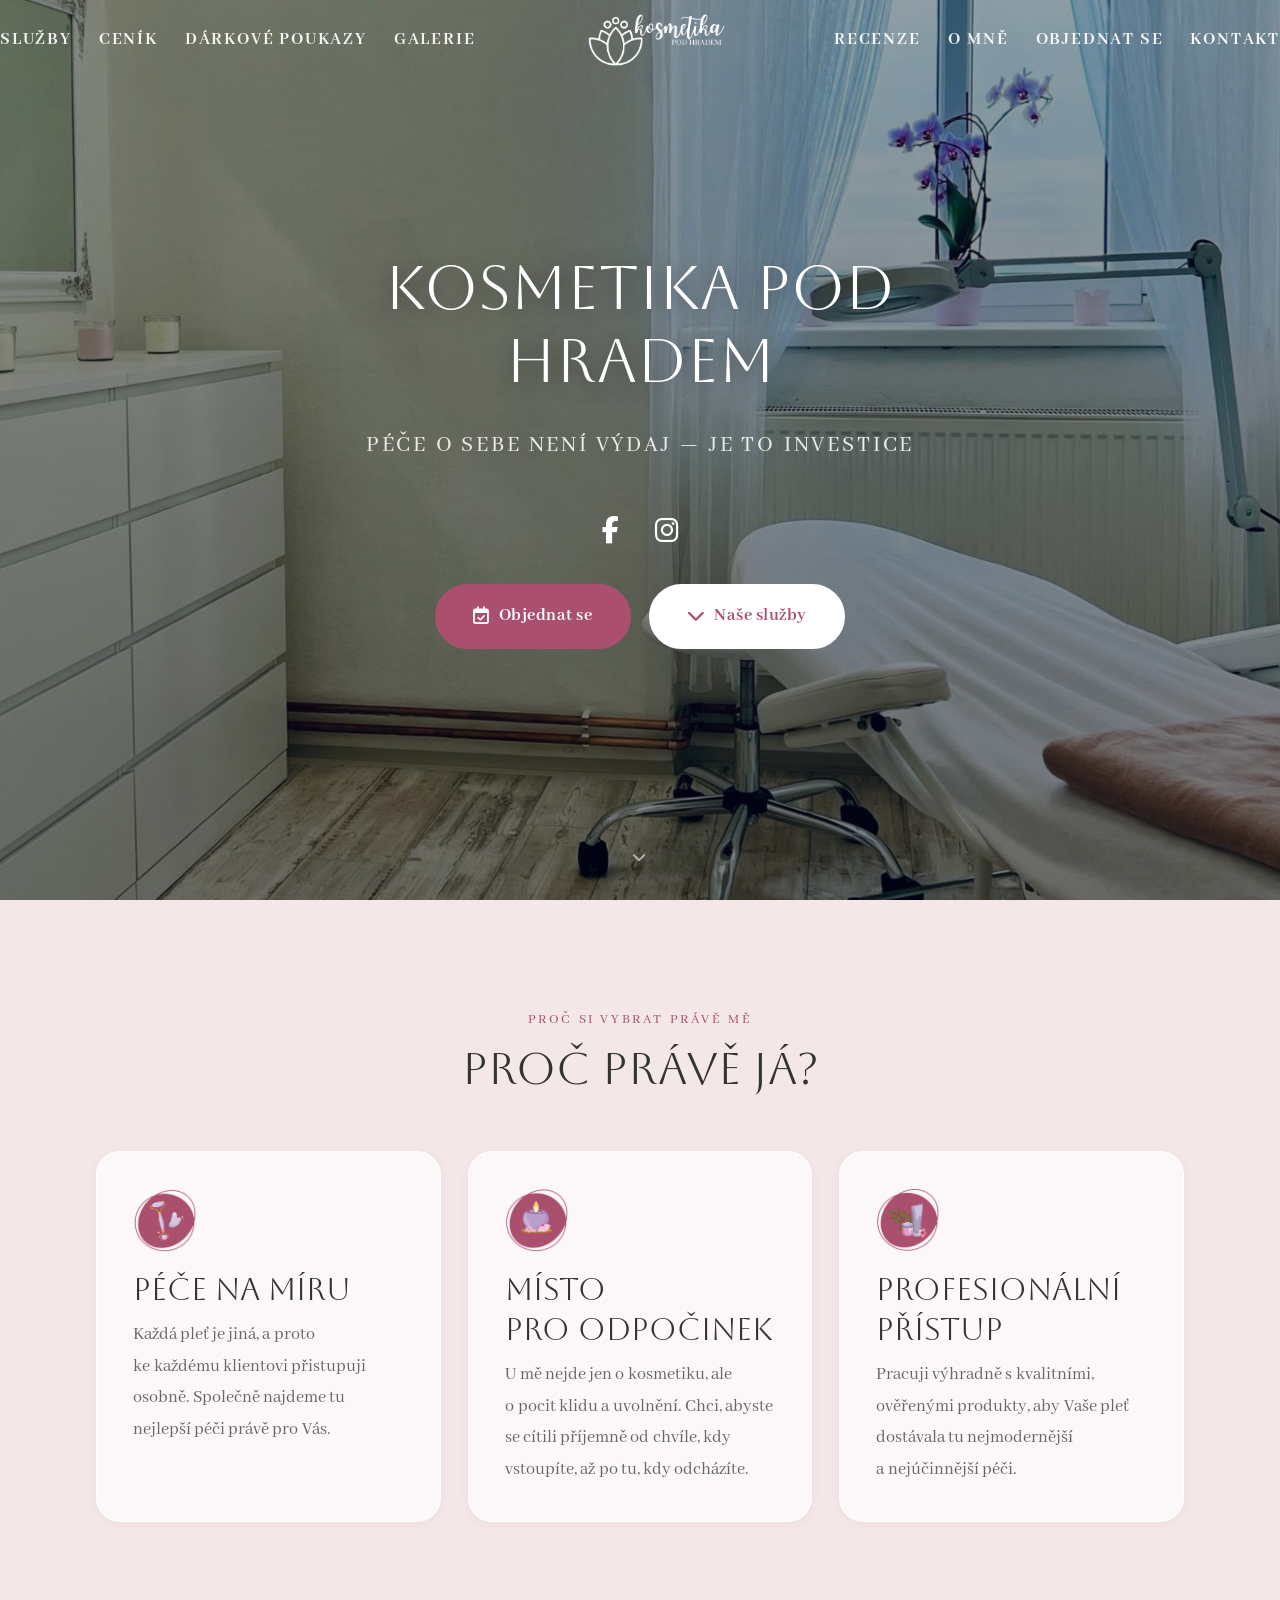
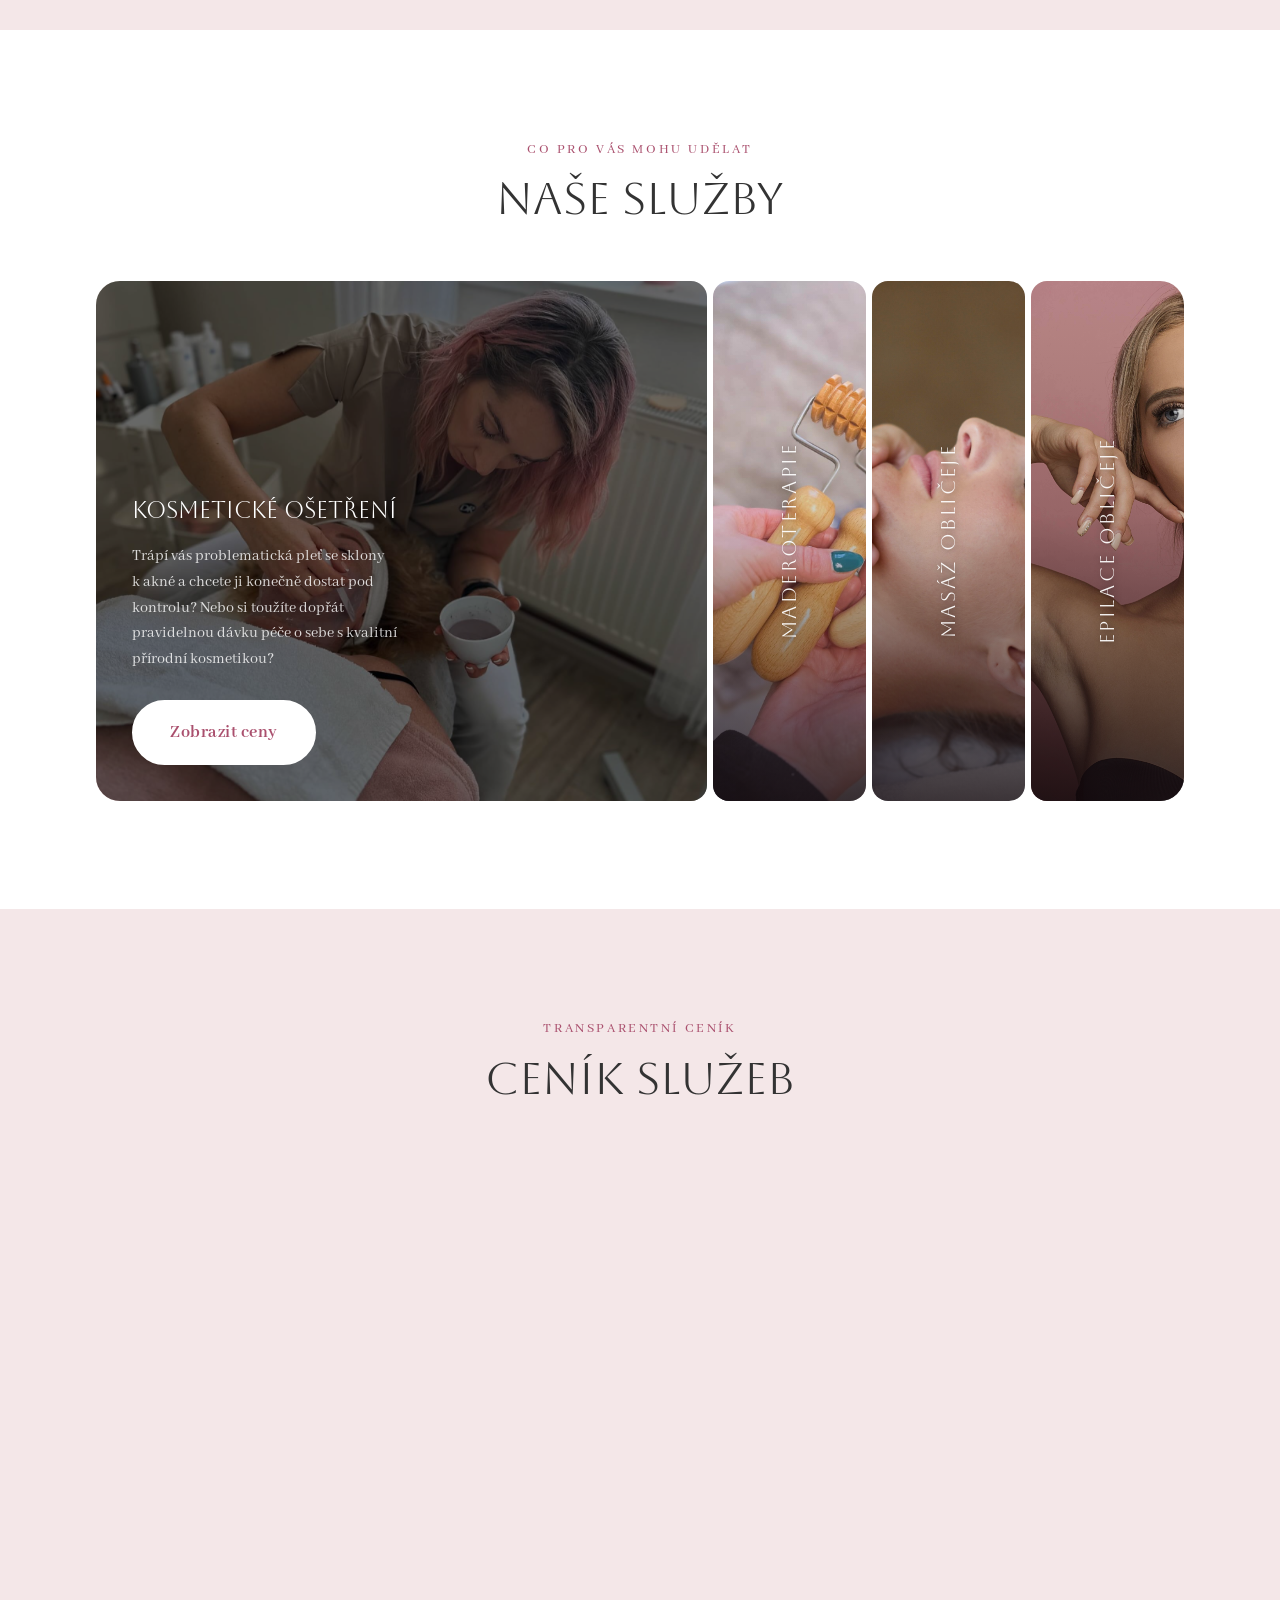
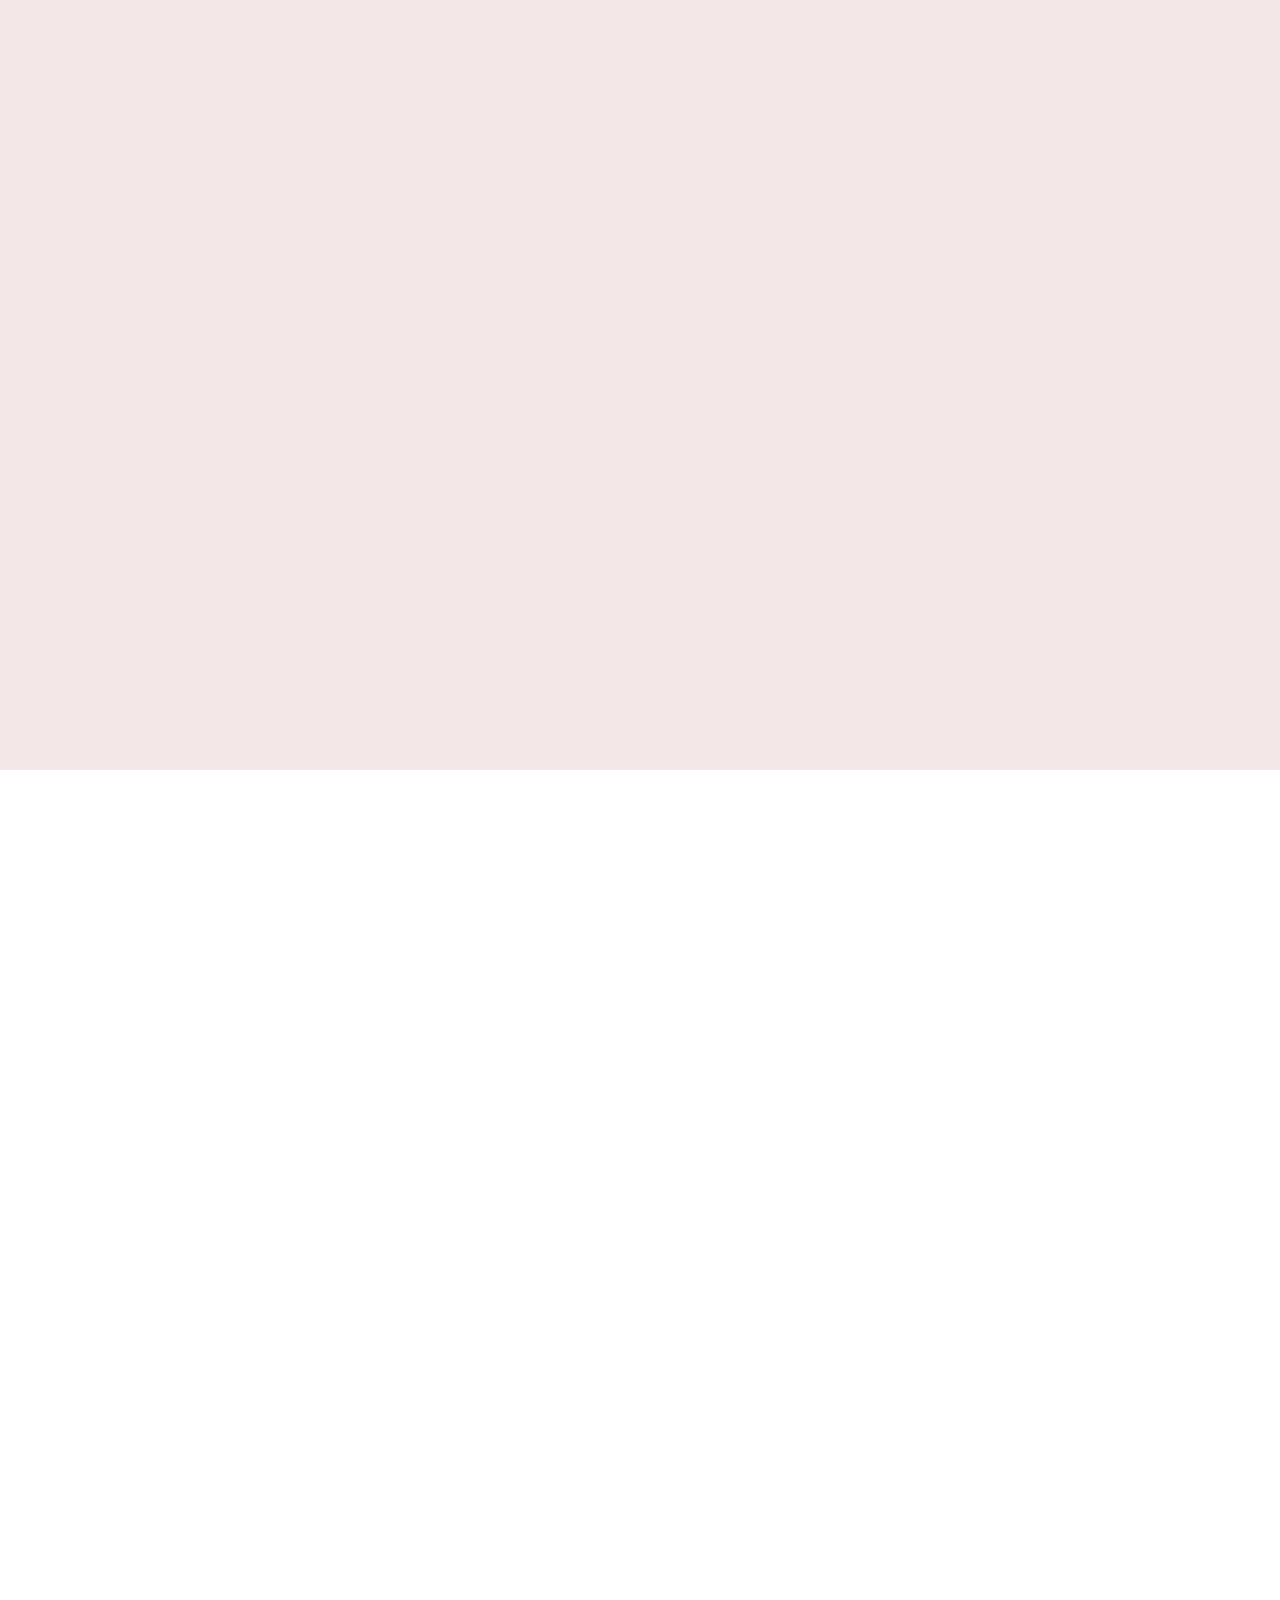
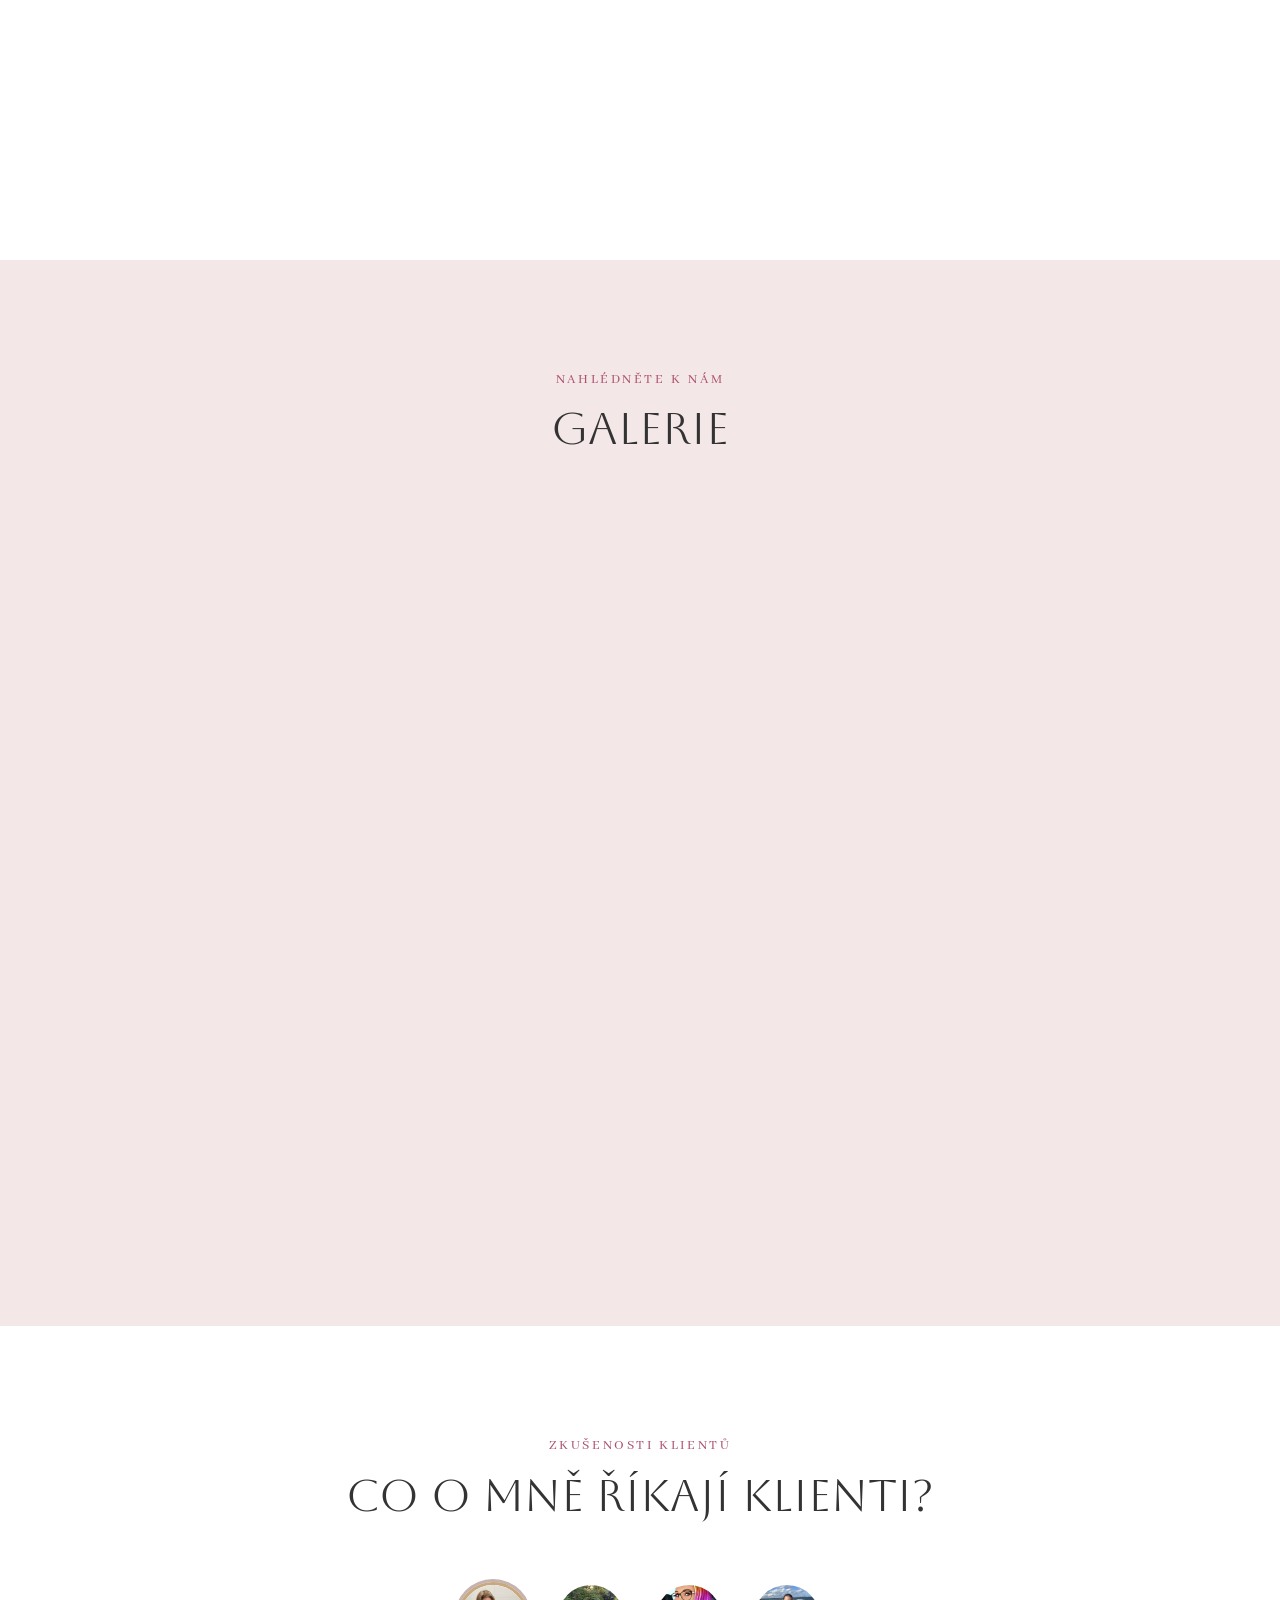
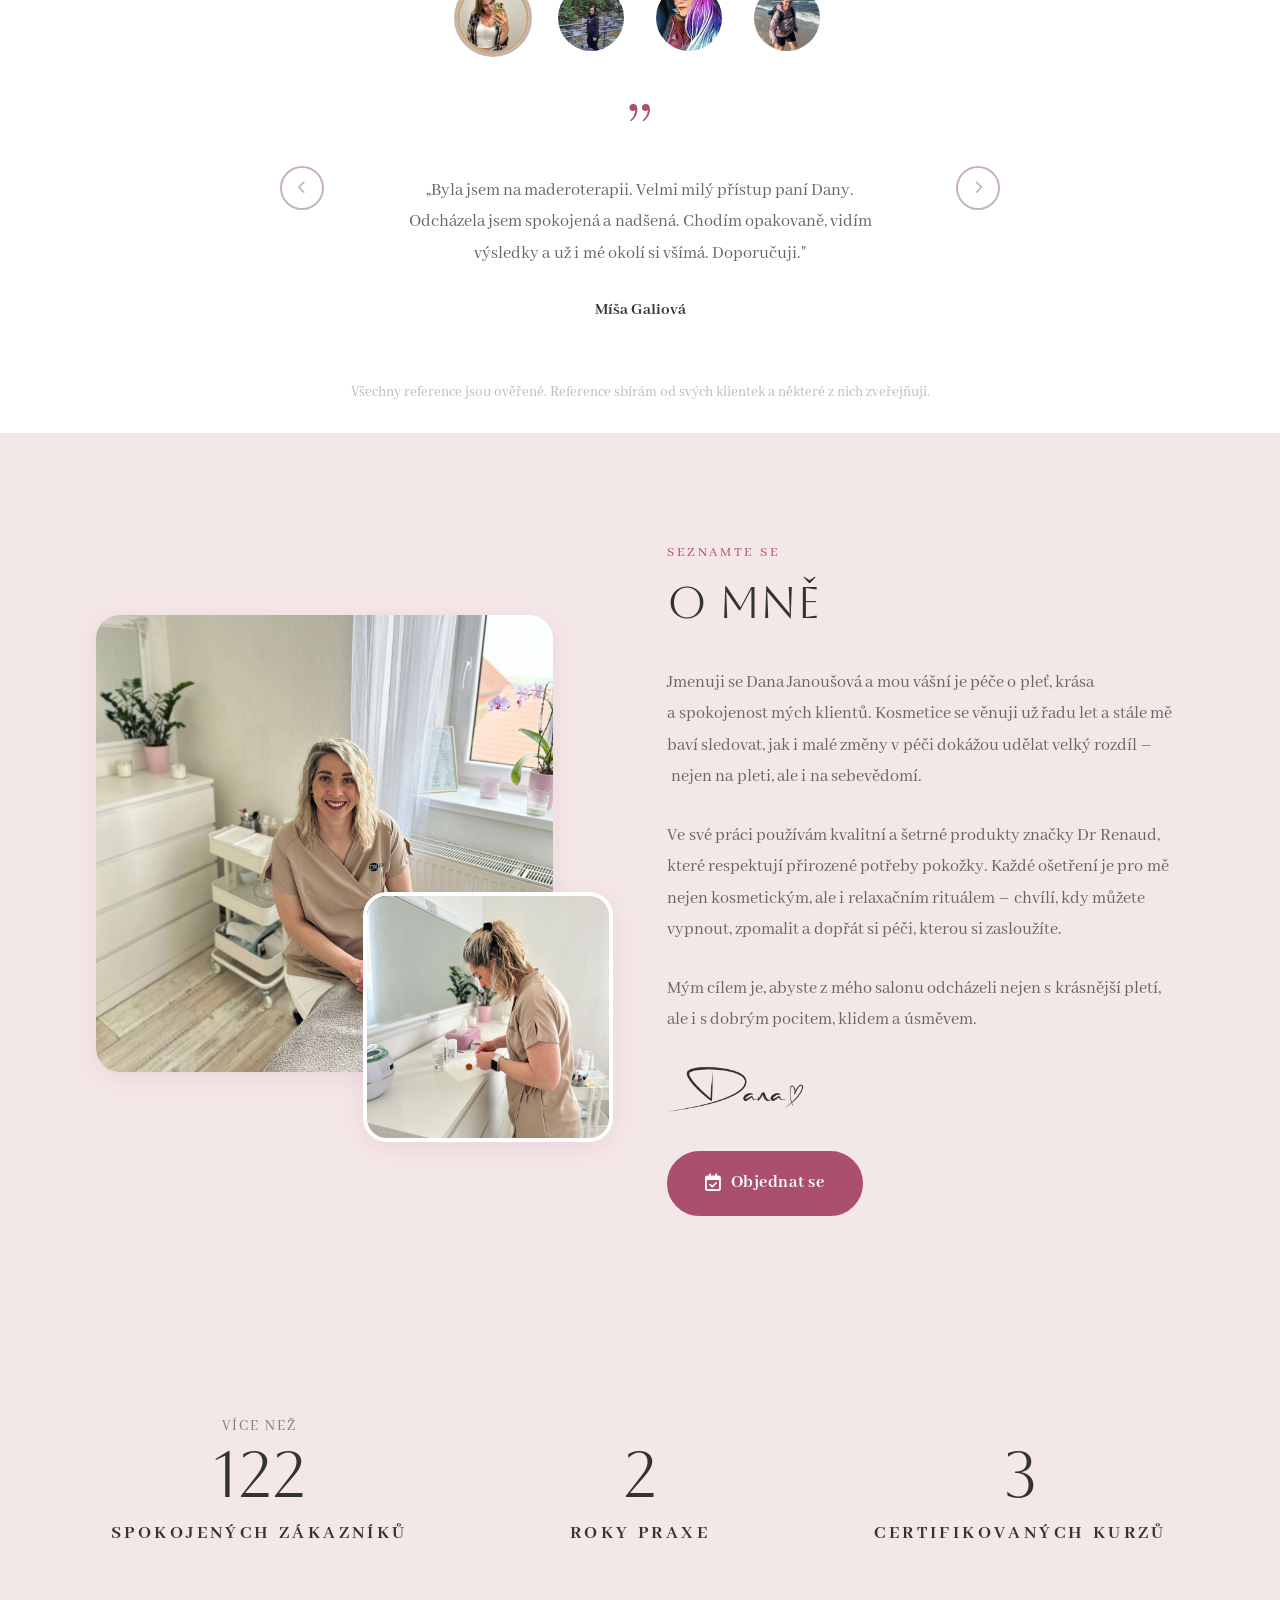
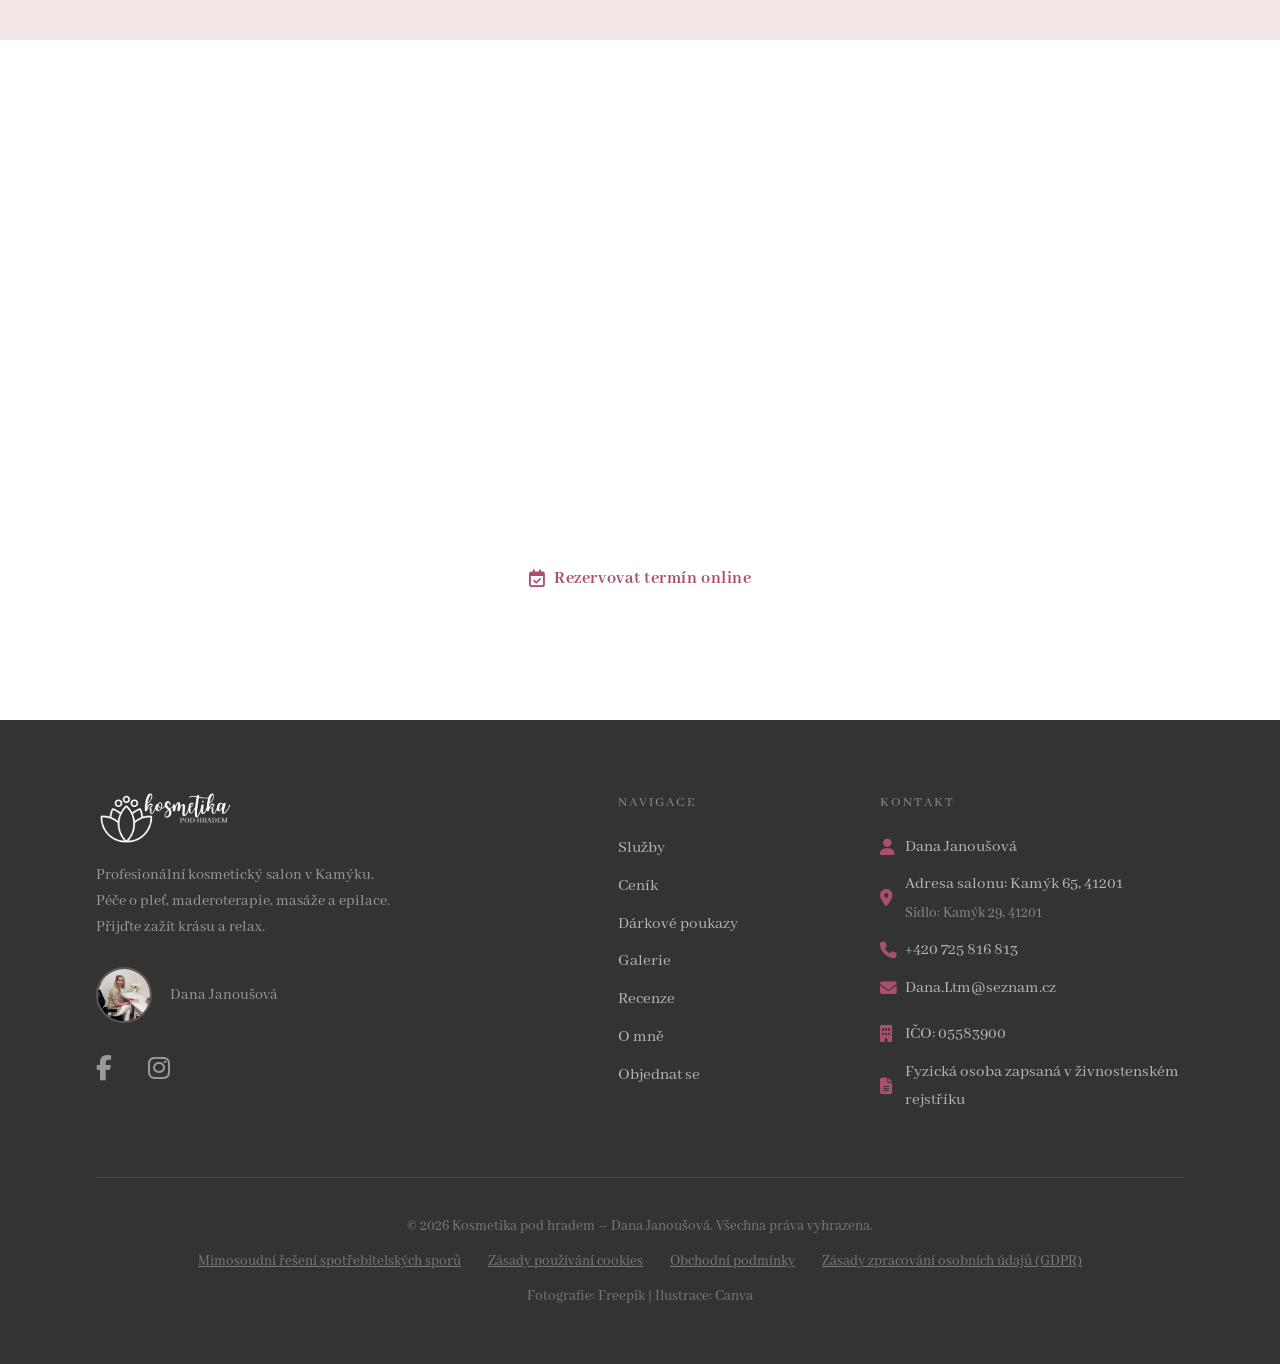
==== commit 14fe2eef: "GDPR" ====
--- a/index.html
+++ b/index.html
@@ -933,7 +933,7 @@
           <p class="footer-ico"><a href="mimosoudni-reseni.html" style="color:inherit;text-decoration:underline;">Mimosoudní řešení spotřebitelských sporů</a></p>
           <p class="footer-ico"><a href="cookies.html" style="color:inherit;text-decoration:underline;">Zásady používání cookies</a></p>
           <p class="footer-ico"><a href="/obchodni-podminky" style="color:inherit;text-decoration:underline;">Obchodní podmínky</a></p>
-          <p class="footer-ico"><a href="#" style="color:inherit;text-decoration:underline;">Zásady zpracování osobních údajů (GDPR)</a></p>
+          <p class="footer-ico"><a href="gdpr.html" style="color:inherit;text-decoration:underline;">Zásady zpracování osobních údajů (GDPR)</a></p>
         </div>
         <!-- Řádek 3 -->
         <p class="footer-ico">Fotografie: Freepik | Ilustrace: Canva</p>
